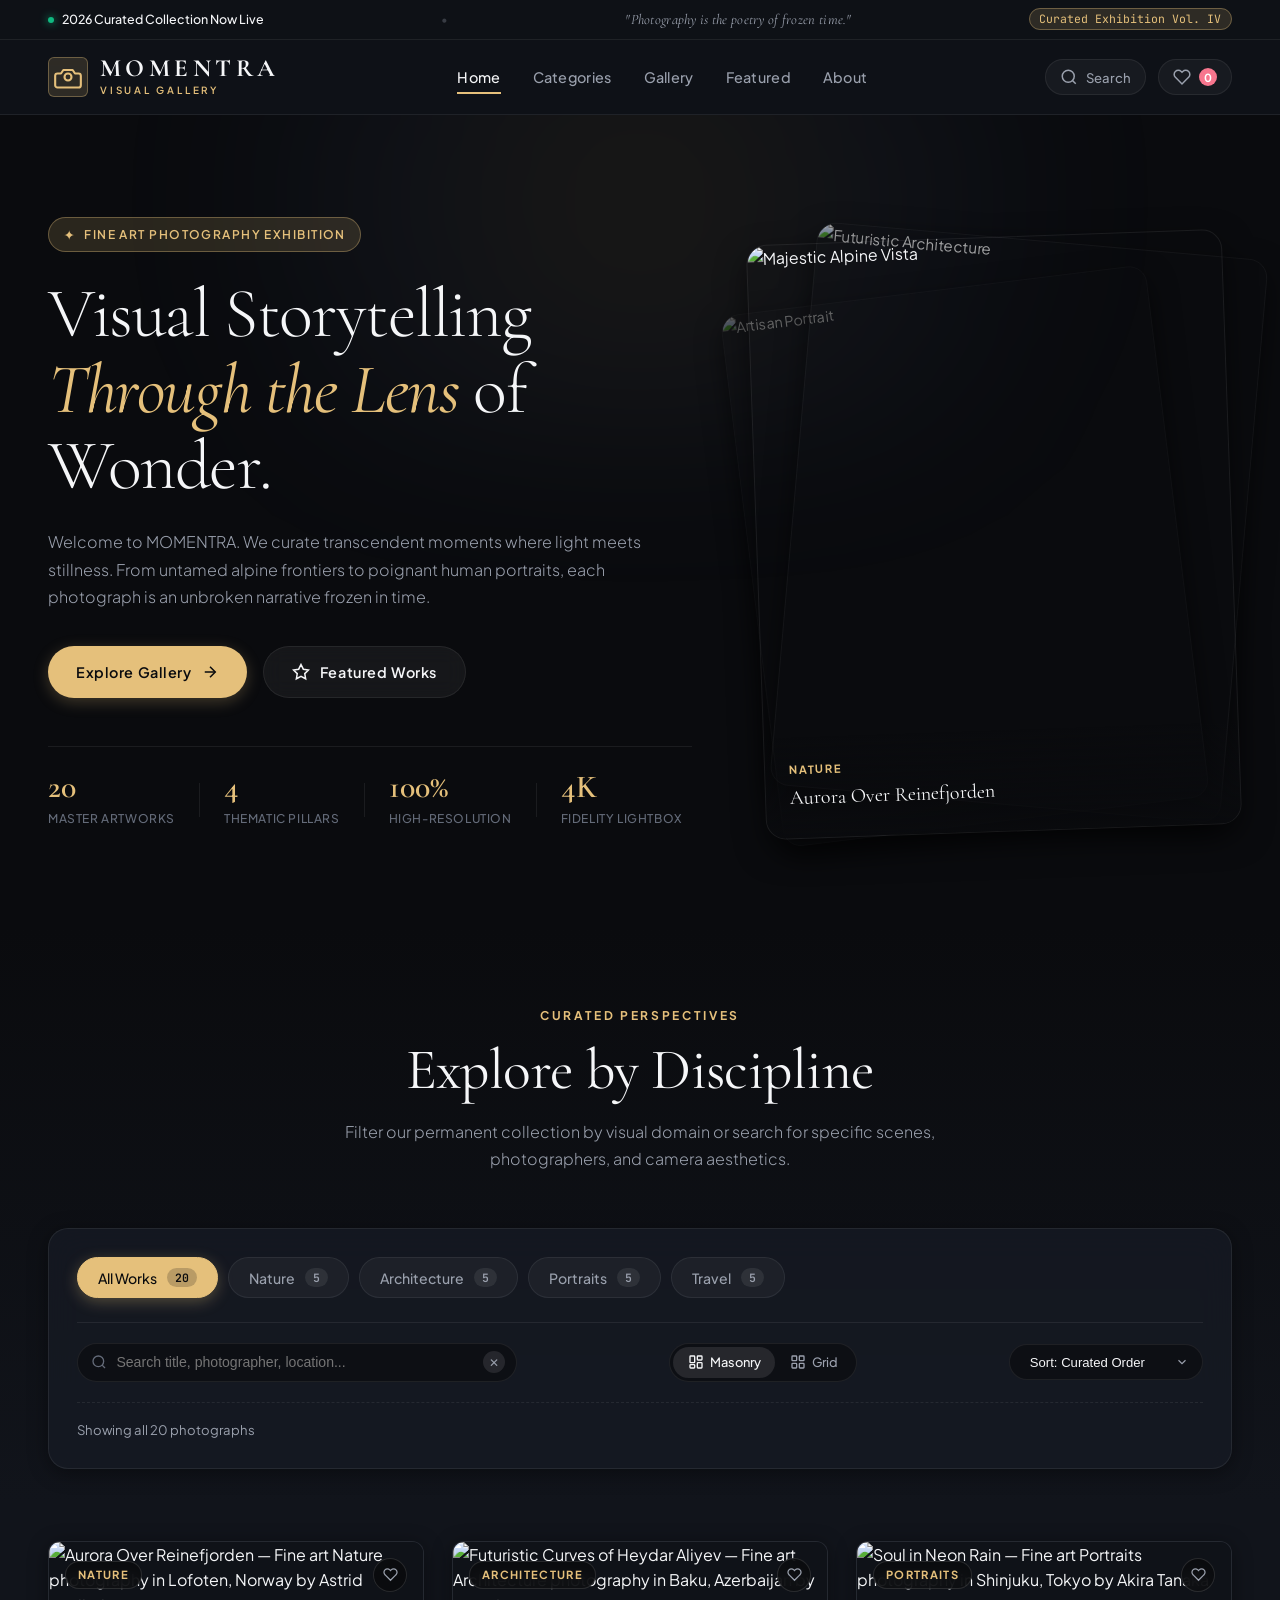
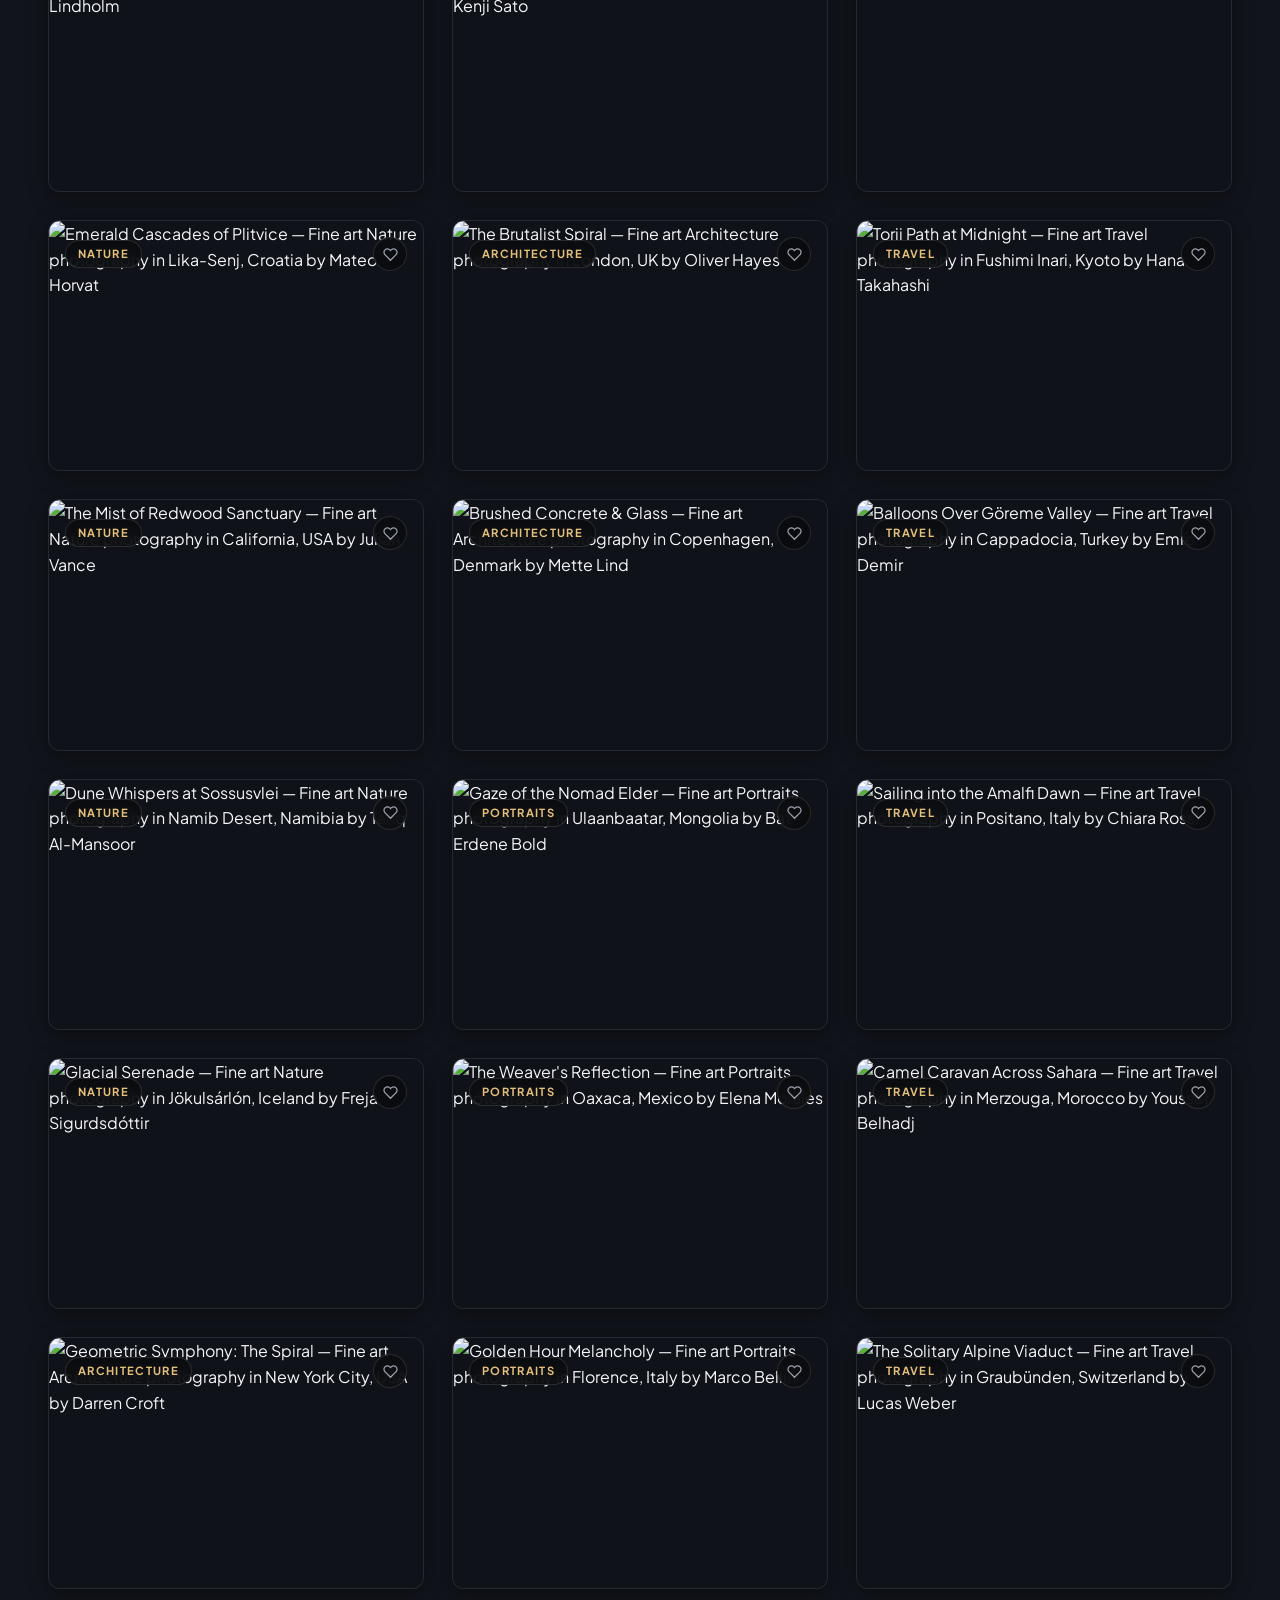
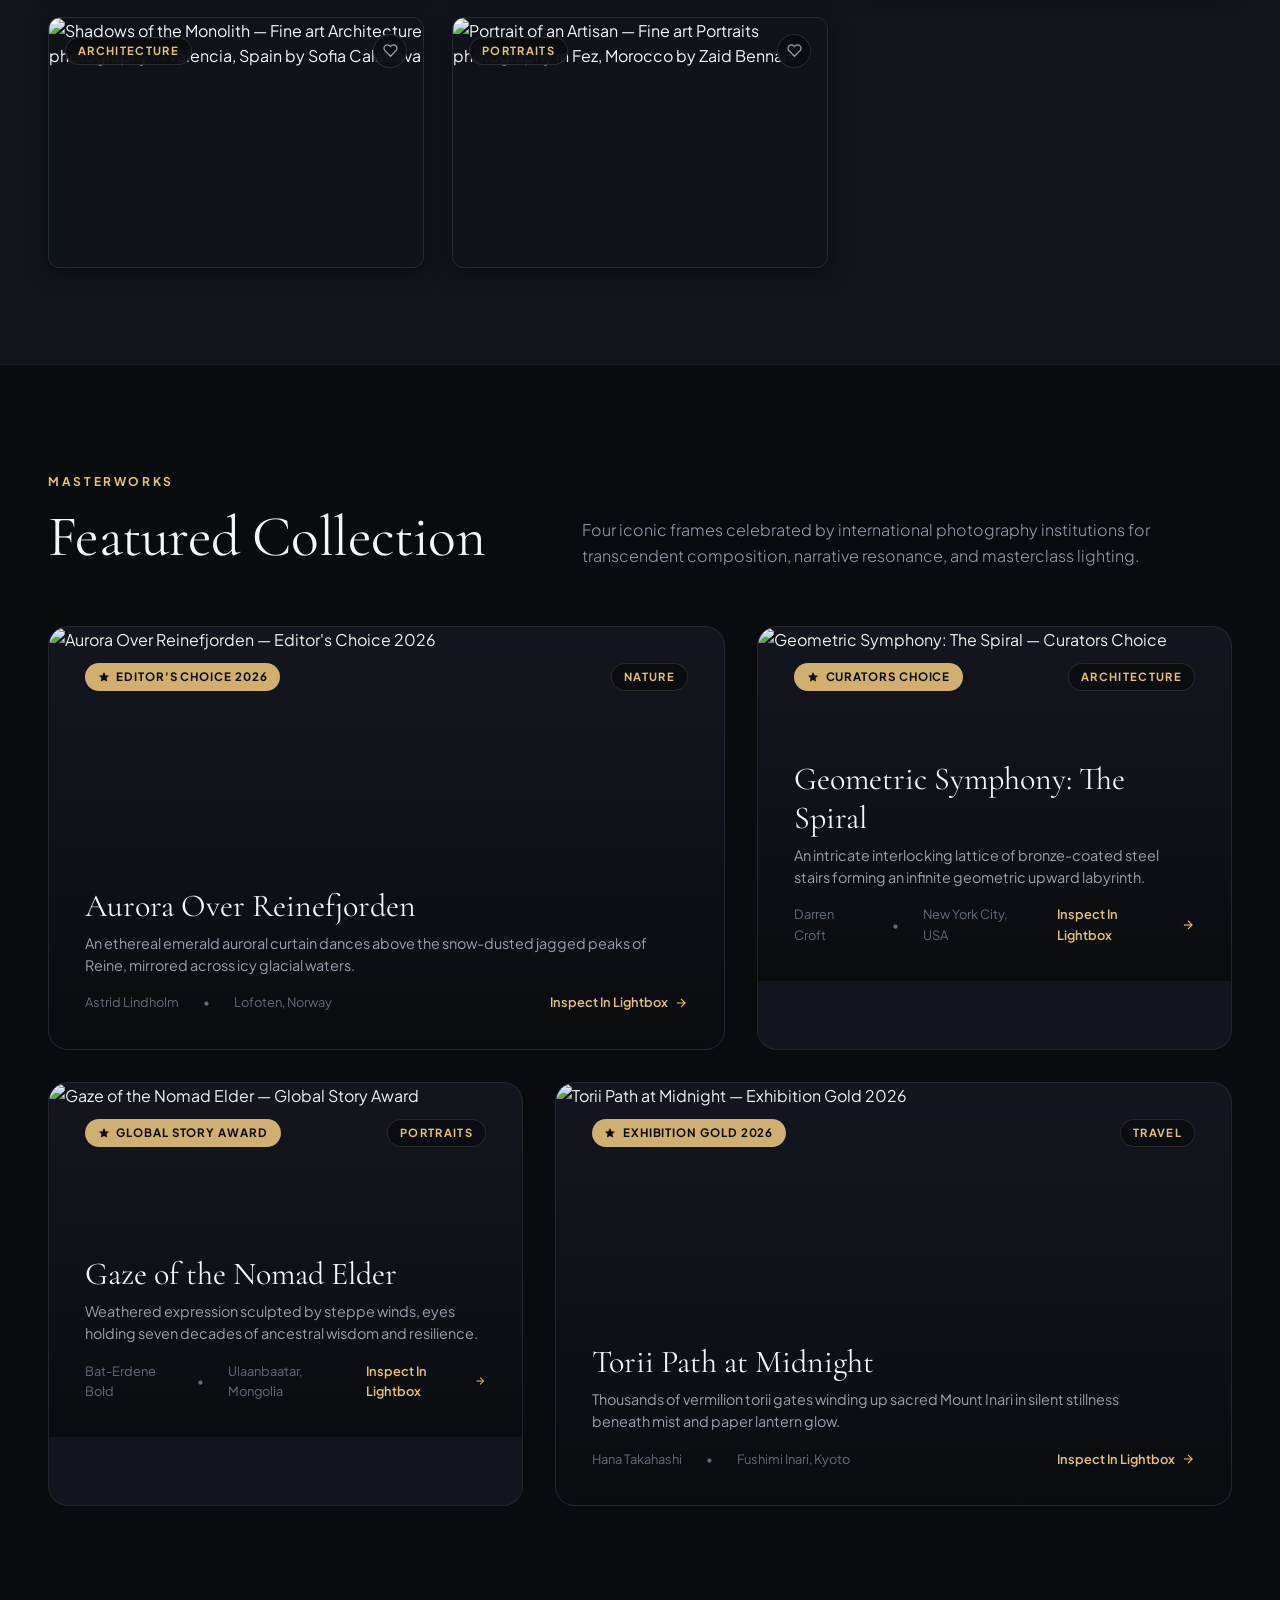
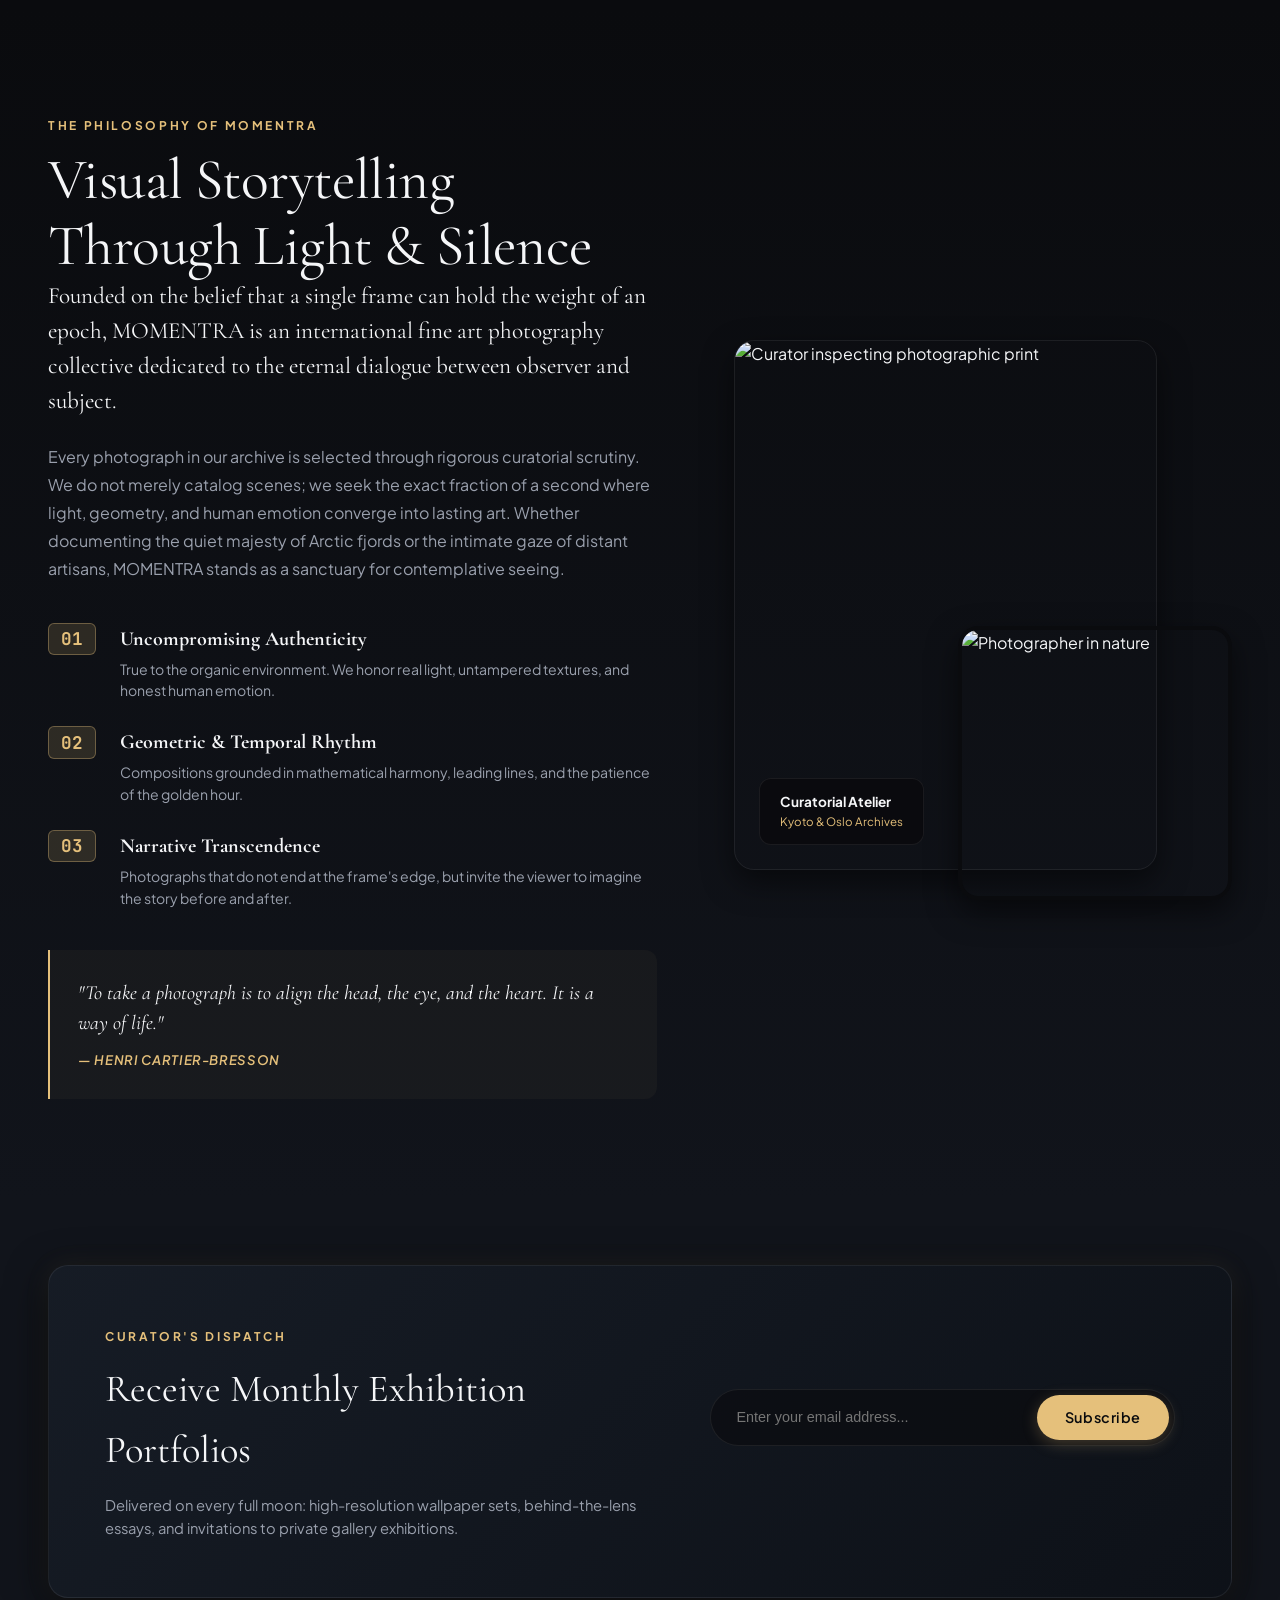
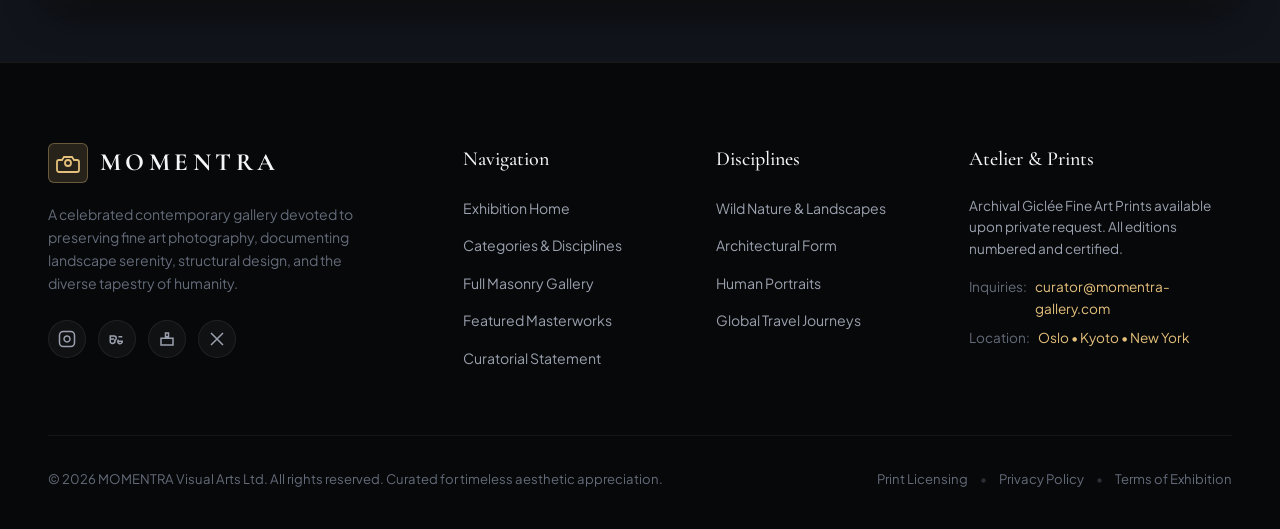
==== index.html @ 66fa3183 "Initial commit: MOMENTRA responsive image gallery website" ====
<!DOCTYPE html>
<html lang="en">
<head>
  <meta charset="UTF-8">
  <meta name="viewport" content="width=device-width, initial-scale=1.0">
  <title>MOMENTRA — Fine Art Photography & Visual Storytelling</title>
  <meta name="description" content="Explore MOMENTRA, a curated photography exhibition capturing the world through timeless visual storytelling across Nature, Architecture, Portraits, and Travel.">
  <meta name="keywords" content="photography, image gallery, masonry gallery, fine art photography, nature photography, portraits, travel, architecture">
  <meta name="theme-color" content="#0a0b0e">

  <!-- Open Graph / Meta -->
  <meta property="og:type" content="website">
  <meta property="og:title" content="MOMENTRA — Fine Art Photography Gallery">
  <meta property="og:description" content="A curated visual storytelling gallery celebrating light, geometry, and human emotion across the globe.">
  
  <!-- Google Fonts -->
  <link rel="preconnect" href="https://fonts.googleapis.com">
  <link rel="preconnect" href="https://fonts.gstatic.com" crossorigin>
  <link href="https://fonts.googleapis.com/css2?family=Cormorant+Garamond:ital,wght@0,300;0,400;0,600;0,700;1,400&family=JetBrains+Mono:wght@400;500&family=Plus+Jakarta+Sans:wght@300;400;500;600;700&display=swap" rel="stylesheet">
  
  <!-- Stylesheet -->
  <link rel="stylesheet" href="styles.css">
</head>
<body>

  <!-- Top Announcement / Status Bar -->
  <div class="top-bar" role="region" aria-label="Announcement">
    <div class="container top-bar-content">
      <span class="status-indicator"><span class="status-dot"></span> 2026 Curated Collection Now Live</span>
      <span class="top-bar-divider">•</span>
      <span class="top-bar-quote">"Photography is the poetry of frozen time."</span>
      <div class="top-bar-actions">
        <span class="exhibition-tag">Curated Exhibition Vol. IV</span>
      </div>
    </div>
  </div>

  <!-- Global Header / Navigation -->
  <header class="site-header" id="site-header">
    <div class="container header-container">
      <!-- Brand Logo -->
      <a href="#hero" class="brand-logo" aria-label="MOMENTRA Home">
        <span class="logo-mark" aria-hidden="true">
          <svg width="28" height="28" viewBox="0 0 24 24" fill="none" stroke="currentColor" stroke-width="1.8" stroke-linecap="round" stroke-linejoin="round">
            <circle cx="12" cy="12" r="3"></circle>
            <path d="M3 9h3l2-3h8l2 3h3a2 2 0 0 1 2 2v8a2 2 0 0 1-2 2H3a2 2 0 0 1-2-2V11a2 2 0 0 1 2-2z"></path>
          </svg>
        </span>
        <span class="logo-text">
          <span class="logo-name">MOMENTRA</span>
          <span class="logo-sub">VISUAL GALLERY</span>
        </span>
      </a>

      <!-- Desktop Navigation Links -->
      <nav class="desktop-nav" aria-label="Primary Navigation">
        <ul class="nav-list">
          <li><a href="#hero" class="nav-link active">Home</a></li>
          <li><a href="#categories" class="nav-link">Categories</a></li>
          <li><a href="#gallery" class="nav-link">Gallery</a></li>
          <li><a href="#featured" class="nav-link">Featured</a></li>
          <li><a href="#about" class="nav-link">About</a></li>
        </ul>
      </nav>

      <!-- Header Tools & Mobile Menu Toggle -->
      <div class="header-tools">
        <!-- Quick Search Toggle / Input in header -->
        <button type="button" class="tool-btn" id="header-search-btn" aria-label="Search gallery images" title="Search Photographs">
          <svg width="18" height="18" viewBox="0 0 24 24" fill="none" stroke="currentColor" stroke-width="2">
            <circle cx="11" cy="11" r="8"></circle>
            <line x1="21" y1="21" x2="16.65" y2="16.65"></line>
          </svg>
          <span class="tool-btn-text">Search</span>
        </button>

        <!-- View Favorites Toggle -->
        <button type="button" class="tool-btn fav-tool-btn" id="view-favorites-btn" aria-label="View Saved Favorites" title="View Saved Favorites">
          <svg width="18" height="18" viewBox="0 0 24 24" fill="none" stroke="currentColor" stroke-width="2">
            <path d="M20.84 4.61a5.5 5.5 0 0 0-7.78 0L12 5.67l-1.06-1.06a5.5 5.5 0 0 0-7.78 7.78l1.06 1.06L12 21.23l7.78-7.78 1.06-1.06a5.5 5.5 0 0 0 0-7.78z"></path>
          </svg>
          <span class="fav-count" id="header-fav-count" aria-label="0 favorite photographs">0</span>
        </button>

        <!-- Mobile Menu Toggle Button -->
        <button type="button" class="mobile-toggle" id="mobile-toggle" aria-expanded="false" aria-controls="mobile-nav" aria-label="Toggle navigation menu">
          <span class="hamburger-bar"></span>
          <span class="hamburger-bar"></span>
          <span class="hamburger-bar"></span>
        </button>
      </div>
    </div>

    <!-- Mobile Drawer Navigation -->
    <div class="mobile-nav-drawer" id="mobile-nav" aria-hidden="true">
      <div class="mobile-nav-inner">
        <div class="mobile-nav-header">
          <span class="logo-name">MOMENTRA</span>
          <button type="button" class="mobile-nav-close" id="mobile-nav-close" aria-label="Close navigation menu">
            <svg width="22" height="22" viewBox="0 0 24 24" fill="none" stroke="currentColor" stroke-width="2">
              <line x1="18" y1="6" x2="6" y2="18"></line>
              <line x1="6" y1="6" x2="18" y2="18"></line>
            </svg>
          </button>
        </div>
        <ul class="mobile-nav-links">
          <li><a href="#hero" class="mobile-nav-link">Home</a></li>
          <li><a href="#categories" class="mobile-nav-link">Categories</a></li>
          <li><a href="#gallery" class="mobile-nav-link">Main Gallery</a></li>
          <li><a href="#featured" class="mobile-nav-link">Featured Showcase</a></li>
          <li><a href="#about" class="mobile-nav-link">About Brand</a></li>
          <li><a href="#footer" class="mobile-nav-link">Contact & Social</a></li>
        </ul>
        <div class="mobile-nav-footer">
          <p class="mobile-nav-desc">Visual storytelling captured through natural light, geometric harmony, and human grace.</p>
          <div class="mobile-socials">
            <a href="#" aria-label="Instagram">Instagram</a> •
            <a href="#" aria-label="Behance">Behance</a> •
            <a href="#" aria-label="Unsplash">Unsplash</a>
          </div>
        </div>
      </div>
    </div>
  </header>

  <!-- Main Website Content -->
  <main id="main-content">

    <!-- 1. HERO / INTRODUCTION SECTION -->
    <section class="hero-section" id="hero" aria-labelledby="hero-title">
      <div class="hero-background-glow" aria-hidden="true"></div>
      <div class="container hero-container">
        
        <div class="hero-content">
          <div class="hero-pill-badge">
            <span class="badge-icon">✦</span>
            <span>FINE ART PHOTOGRAPHY EXHIBITION</span>
          </div>

          <h1 class="hero-title" id="hero-title">
            Visual Storytelling <br>
            <span class="title-italic">Through the Lens</span> of Wonder.
          </h1>

          <p class="hero-description">
            Welcome to MOMENTRA. We curate transcendent moments where light meets stillness. 
            From untamed alpine frontiers to poignant human portraits, each photograph is an 
            unbroken narrative frozen in time.
          </p>

          <div class="hero-cta-group">
            <a href="#gallery" class="btn btn-primary" id="hero-explore-btn">
              <span>Explore Gallery</span>
              <svg width="18" height="18" viewBox="0 0 24 24" fill="none" stroke="currentColor" stroke-width="2">
                <line x1="5" y1="12" x2="19" y2="12"></line>
                <polyline points="12 5 19 12 12 19"></polyline>
              </svg>
            </a>
            <a href="#featured" class="btn btn-secondary">
              <svg width="18" height="18" viewBox="0 0 24 24" fill="none" stroke="currentColor" stroke-width="2">
                <polygon points="12 2 15.09 8.26 22 9.27 17 14.14 18.18 21.02 12 17.77 5.82 21.02 7 14.14 2 9.27 8.91 8.26 12 2"></polygon>
              </svg>
              <span>Featured Works</span>
            </a>
          </div>

          <!-- Hero Metrics Bar -->
          <div class="hero-stats-grid" role="list">
            <div class="stat-card" role="listitem">
              <span class="stat-number" id="stat-photos-count">20+</span>
              <span class="stat-label">Master Artworks</span>
            </div>
            <div class="stat-divider" aria-hidden="true"></div>
            <div class="stat-card" role="listitem">
              <span class="stat-number">4</span>
              <span class="stat-label">Thematic Pillars</span>
            </div>
            <div class="stat-divider" aria-hidden="true"></div>
            <div class="stat-card" role="listitem">
              <span class="stat-number">100%</span>
              <span class="stat-label">High-Resolution</span>
            </div>
            <div class="stat-divider" aria-hidden="true"></div>
            <div class="stat-card" role="listitem">
              <span class="stat-number">4K</span>
              <span class="stat-label">Fidelity Lightbox</span>
            </div>
          </div>
        </div>

        <!-- Hero Visual Showcase (Interactive Teaser Carousel / Card Stack) -->
        <div class="hero-visual" aria-hidden="true">
          <div class="hero-card-stack">
            <div class="hero-floating-card card-front">
              <img src="https://images.unsplash.com/photo-1506744038136-46273834b3fb?w=800&q=80&auto=format" alt="Majestic Alpine Vista" loading="eager" width="600" height="400">
              <div class="floating-card-info">
                <span class="floating-tag">Nature</span>
                <span class="floating-name">Aurora Over Reinefjorden</span>
              </div>
            </div>
            <div class="hero-floating-card card-middle">
              <img src="https://images.unsplash.com/photo-1513694203232-719a280e022f?w=800&q=80&auto=format" alt="Futuristic Architecture" loading="lazy" width="600" height="400">
            </div>
            <div class="hero-floating-card card-back">
              <img src="https://images.unsplash.com/photo-1534528741775-53994a69daeb?w=800&q=80&auto=format" alt="Artisan Portrait" loading="lazy" width="600" height="400">
            </div>
          </div>
        </div>

      </div>
    </section>

    <!-- 2. CATEGORIES & FILTERS SECTION (FR-03) -->
    <section class="categories-section" id="categories" aria-labelledby="categories-heading">
      <div class="container">
        
        <div class="section-header text-center">
          <span class="section-eyebrow">CURATED PERSPECTIVES</span>
          <h2 class="section-title" id="categories-heading">Explore by Discipline</h2>
          <p class="section-subtitle">
            Filter our permanent collection by visual domain or search for specific scenes, photographers, and camera aesthetics.
          </p>
        </div>

        <!-- Filter Controls Container -->
        <div class="filter-controls-wrapper">
          
          <!-- Category Filter Buttons (FR-03: All, Nature, Architecture, Portraits, Travel) -->
          <div class="category-filters-container" role="tablist" aria-label="Filter gallery by category">
            <button type="button" class="filter-btn active" data-category="all" role="tab" aria-selected="true" id="filter-all">
              <span class="filter-label">All Works</span>
              <span class="filter-badge" id="badge-all">0</span>
            </button>
            <button type="button" class="filter-btn" data-category="nature" role="tab" aria-selected="false" id="filter-nature">
              <span class="filter-label">Nature</span>
              <span class="filter-badge" id="badge-nature">0</span>
            </button>
            <button type="button" class="filter-btn" data-category="architecture" role="tab" aria-selected="false" id="filter-architecture">
              <span class="filter-label">Architecture</span>
              <span class="filter-badge" id="badge-architecture">0</span>
            </button>
            <button type="button" class="filter-btn" data-category="portraits" role="tab" aria-selected="false" id="filter-portraits">
              <span class="filter-label">Portraits</span>
              <span class="filter-badge" id="badge-portraits">0</span>
            </button>
            <button type="button" class="filter-btn" data-category="travel" role="tab" aria-selected="false" id="filter-travel">
              <span class="filter-label">Travel</span>
              <span class="filter-badge" id="badge-travel">0</span>
            </button>
          </div>

          <!-- Secondary Toolbar: Search, Layout Toggle, Sort -->
          <div class="gallery-secondary-toolbar">
            
            <!-- Live Search Bar -->
            <div class="search-input-box">
              <svg class="search-icon" width="16" height="16" viewBox="0 0 24 24" fill="none" stroke="currentColor" stroke-width="2">
                <circle cx="11" cy="11" r="8"></circle>
                <line x1="21" y1="21" x2="16.65" y2="16.65"></line>
              </svg>
              <input type="text" id="gallery-search-input" placeholder="Search title, photographer, location..." aria-label="Search gallery images">
              <button type="button" id="clear-search-btn" class="clear-search-btn" aria-label="Clear search input" hidden>
                ✕
              </button>
            </div>

            <!-- Layout Columns Toggle (Masonry Dynamic vs Equal Grid) -->
            <div class="layout-toggle-group" aria-label="Gallery Layout Mode">
              <button type="button" class="layout-btn active" id="layout-masonry-btn" aria-pressed="true" title="Masonry Layout">
                <svg width="16" height="16" viewBox="0 0 24 24" fill="none" stroke="currentColor" stroke-width="2">
                  <rect x="3" y="3" width="7" height="10" rx="1"></rect>
                  <rect x="14" y="3" width="7" height="6" rx="1"></rect>
                  <rect x="14" y="13" width="7" height="8" rx="1"></rect>
                  <rect x="3" y="16" width="7" height="5" rx="1"></rect>
                </svg>
                <span>Masonry</span>
              </button>
              <button type="button" class="layout-btn" id="layout-grid-btn" aria-pressed="false" title="Grid Layout">
                <svg width="16" height="16" viewBox="0 0 24 24" fill="none" stroke="currentColor" stroke-width="2">
                  <rect x="3" y="3" width="7" height="7" rx="1"></rect>
                  <rect x="14" y="3" width="7" height="7" rx="1"></rect>
                  <rect x="14" y="14" width="7" height="7" rx="1"></rect>
                  <rect x="3" y="14" width="7" height="7" rx="1"></rect>
                </svg>
                <span>Grid</span>
              </button>
            </div>

            <!-- Sort Selector -->
            <div class="sort-selector-wrapper">
              <label for="sort-select" class="visually-hidden">Sort gallery by</label>
              <select id="sort-select" class="sort-select">
                <option value="curated">Sort: Curated Order</option>
                <option value="newest">Sort: Latest Additions</option>
                <option value="title">Sort: Alphabetical (A-Z)</option>
              </select>
            </div>

          </div>

          <!-- Active Filter Status & Reset Pill -->
          <div class="active-filter-status" id="filter-status-bar">
            <span class="status-text" id="gallery-status-count">Showing all 20 photographs</span>
            <button type="button" class="reset-filter-link" id="reset-filter-btn" hidden>
              Reset to All Filters
            </button>
          </div>

        </div>

      </div>
    </section>

    <!-- 3. MAIN IMAGE GALLERY (FR-02) -->
    <section class="gallery-section" id="gallery" aria-labelledby="gallery-heading">
      <div class="container">
        
        <h2 id="gallery-heading" class="visually-hidden">Main Photographic Collection</h2>

        <!-- Masonry / Responsive Image Gallery Container -->
        <div class="masonry-gallery" id="masonry-gallery" role="region" aria-live="polite">
          <!-- Dynamically populated via app.js -->
        </div>

        <!-- No Results Empty State -->
        <div class="gallery-empty-state" id="gallery-empty-state" hidden>
          <div class="empty-icon">
            <svg width="48" height="48" viewBox="0 0 24 24" fill="none" stroke="currentColor" stroke-width="1.5">
              <circle cx="11" cy="11" r="8"></circle>
              <line x1="21" y1="21" x2="16.65" y2="16.65"></line>
              <line x1="8" y1="11" x2="14" y2="11"></line>
            </svg>
          </div>
          <h3 class="empty-title">No photographs found</h3>
          <p class="empty-desc">We couldn't find any artwork matching your active search or category filter.</p>
          <button type="button" class="btn btn-primary" id="empty-reset-btn">Reset All Filters</button>
        </div>

      </div>
    </section>

    <!-- 4. FEATURED COLLECTION SECTION (FR-06) -->
    <section class="featured-section" id="featured" aria-labelledby="featured-heading">
      <div class="container">
        
        <div class="section-header featured-header">
          <div class="header-left">
            <span class="section-eyebrow">MASTERWORKS</span>
            <h2 class="section-title" id="featured-heading">Featured Collection</h2>
          </div>
          <p class="section-subtitle">
            Four iconic frames celebrated by international photography institutions for transcendent composition, narrative resonance, and masterclass lighting.
          </p>
        </div>

        <!-- 4 Selected Featured Photographs Grid -->
        <div class="featured-grid" id="featured-grid">
          <!-- Populated dynamically via app.js -->
        </div>

      </div>
    </section>

    <!-- 5. ABOUT THE GALLERY SECTION (FR-07) -->
    <section class="about-section" id="about" aria-labelledby="about-heading">
      <div class="container">
        <div class="about-grid">
          
          <!-- Story Content -->
          <div class="about-content">
            <span class="section-eyebrow">THE PHILOSOPHY OF MOMENTRA</span>
            <h2 class="section-title" id="about-heading">Visual Storytelling Through Light & Silence</h2>
            
            <p class="about-lead">
              Founded on the belief that a single frame can hold the weight of an epoch, MOMENTRA is an international fine art photography collective dedicated to the eternal dialogue between observer and subject.
            </p>

            <p class="about-body">
              Every photograph in our archive is selected through rigorous curatorial scrutiny. We do not merely catalog scenes; we seek the exact fraction of a second where light, geometry, and human emotion converge into lasting art. Whether documenting the quiet majesty of Arctic fjords or the intimate gaze of distant artisans, MOMENTRA stands as a sanctuary for contemplative seeing.
            </p>

            <!-- Three Core Pillars -->
            <div class="pillars-list">
              <div class="pillar-item">
                <div class="pillar-number">01</div>
                <div class="pillar-text">
                  <h4 class="pillar-title">Uncompromising Authenticity</h4>
                  <p class="pillar-desc">True to the organic environment. We honor real light, untampered textures, and honest human emotion.</p>
                </div>
              </div>

              <div class="pillar-item">
                <div class="pillar-number">02</div>
                <div class="pillar-text">
                  <h4 class="pillar-title">Geometric & Temporal Rhythm</h4>
                  <p class="pillar-desc">Compositions grounded in mathematical harmony, leading lines, and the patience of the golden hour.</p>
                </div>
              </div>

              <div class="pillar-item">
                <div class="pillar-number">03</div>
                <div class="pillar-text">
                  <h4 class="pillar-title">Narrative Transcendence</h4>
                  <p class="pillar-desc">Photographs that do not end at the frame's edge, but invite the viewer to imagine the story before and after.</p>
                </div>
              </div>
            </div>

            <div class="about-quote-box">
              <blockquote class="about-quote">
                "To take a photograph is to align the head, the eye, and the heart. It is a way of life."
              </blockquote>
              <cite class="about-cite">— Henri Cartier-Bresson</cite>
            </div>
          </div>

          <!-- About Gallery Visual Collage -->
          <div class="about-visuals" aria-hidden="true">
            <div class="about-visual-card card-primary">
              <img src="https://images.unsplash.com/photo-1542038784456-1ea8e935640e?w=800&q=80&auto=format" alt="Curator inspecting photographic print" loading="lazy">
              <div class="visual-badge">
                <span class="badge-title">Curatorial Atelier</span>
                <span class="badge-sub">Kyoto & Oslo Archives</span>
              </div>
            </div>
            <div class="about-visual-card card-secondary">
              <img src="https://images.unsplash.com/photo-1452587925148-ce544e77e70d?w=800&q=80&auto=format" alt="Photographer in nature" loading="lazy">
            </div>
          </div>

        </div>
      </div>
    </section>

    <!-- Newsletter / Community Section -->
    <section class="newsletter-section" aria-labelledby="newsletter-heading">
      <div class="container">
        <div class="newsletter-card">
          <div class="newsletter-text">
            <span class="section-eyebrow">CURATOR'S DISPATCH</span>
            <h2 class="newsletter-title" id="newsletter-heading">Receive Monthly Exhibition Portfolios</h2>
            <p class="newsletter-desc">Delivered on every full moon: high-resolution wallpaper sets, behind-the-lens essays, and invitations to private gallery exhibitions.</p>
          </div>
          <form class="newsletter-form" id="newsletter-form" novalidate>
            <div class="input-group">
              <input type="email" id="newsletter-email" placeholder="Enter your email address..." required aria-label="Your email address">
              <button type="submit" class="btn btn-primary">Subscribe</button>
            </div>
            <p class="form-feedback" id="newsletter-feedback" aria-live="polite"></p>
          </form>
        </div>
      </div>
    </section>

  </main>

  <!-- 6. FOOTER SECTION (FR-08) -->
  <footer class="site-footer" id="footer">
    <div class="container footer-container">
      
      <div class="footer-top-grid">
        <!-- Brand Column -->
        <div class="footer-col footer-brand-col">
          <a href="#hero" class="brand-logo" aria-label="MOMENTRA Home">
            <span class="logo-mark">
              <svg width="24" height="24" viewBox="0 0 24 24" fill="none" stroke="currentColor" stroke-width="1.8">
                <circle cx="12" cy="12" r="3"></circle>
                <path d="M3 9h3l2-3h8l2 3h3a2 2 0 0 1 2 2v8a2 2 0 0 1-2 2H3a2 2 0 0 1-2-2V11a2 2 0 0 1 2-2z"></path>
              </svg>
            </span>
            <span class="logo-name">MOMENTRA</span>
          </a>
          <p class="footer-bio">
            A celebrated contemporary gallery devoted to preserving fine art photography, documenting landscape serenity, structural design, and the diverse tapestry of humanity.
          </p>
          <!-- Social Media Links (FR-08) -->
          <div class="social-links" aria-label="Social media channels">
            <a href="https://instagram.com" target="_blank" rel="noopener noreferrer" class="social-link" aria-label="Instagram">
              <svg width="18" height="18" viewBox="0 0 24 24" fill="none" stroke="currentColor" stroke-width="2">
                <rect x="2" y="2" width="20" height="20" rx="5" ry="5"></rect>
                <path d="M16 11.37A4 4 0 1 1 12.63 8 4 4 0 0 1 16 11.37z"></path>
                <line x1="17.5" y1="6.5" x2="17.51" y2="6.5"></line>
              </svg>
            </a>
            <a href="https://behance.net" target="_blank" rel="noopener noreferrer" class="social-link" aria-label="Behance">
              <svg width="18" height="18" viewBox="0 0 24 24" fill="none" stroke="currentColor" stroke-width="2">
                <path d="M3 8h5a3 3 0 0 1 3 3 2.5 2.5 0 0 1-2 2.5A3 3 0 0 1 3 16V8z"></path>
                <line x1="3" y1="12" x2="8" y2="12"></line>
                <path d="M14 13a3 3 0 1 0 5 2h-5"></path>
                <line x1="14" y1="9" x2="19" y2="9"></line>
              </svg>
            </a>
            <a href="https://unsplash.com" target="_blank" rel="noopener noreferrer" class="social-link" aria-label="Unsplash">
              <svg width="18" height="18" viewBox="0 0 24 24" fill="none" stroke="currentColor" stroke-width="2">
                <path d="M10 9V4h4v5h-4zM4 11h16v9H4v-9z"></path>
              </svg>
            </a>
            <a href="https://twitter.com" target="_blank" rel="noopener noreferrer" class="social-link" aria-label="X / Twitter">
              <svg width="18" height="18" viewBox="0 0 24 24" fill="none" stroke="currentColor" stroke-width="2">
                <path d="M4 4l16 16M4 20L20 4"></path>
              </svg>
            </a>
          </div>
        </div>

        <!-- Navigation Links Column -->
        <div class="footer-col">
          <h4 class="footer-col-title">Navigation</h4>
          <ul class="footer-nav-list">
            <li><a href="#hero">Exhibition Home</a></li>
            <li><a href="#categories">Categories & Disciplines</a></li>
            <li><a href="#gallery">Full Masonry Gallery</a></li>
            <li><a href="#featured">Featured Masterworks</a></li>
            <li><a href="#about">Curatorial Statement</a></li>
          </ul>
        </div>

        <!-- Categories Column -->
        <div class="footer-col">
          <h4 class="footer-col-title">Disciplines</h4>
          <ul class="footer-nav-list">
            <li><a href="#categories" class="footer-cat-link" data-cat="nature">Wild Nature & Landscapes</a></li>
            <li><a href="#categories" class="footer-cat-link" data-cat="architecture">Architectural Form</a></li>
            <li><a href="#categories" class="footer-cat-link" data-cat="portraits">Human Portraits</a></li>
            <li><a href="#categories" class="footer-cat-link" data-cat="travel">Global Travel Journeys</a></li>
          </ul>
        </div>

        <!-- Curatorial Inquiries Column -->
        <div class="footer-col">
          <h4 class="footer-col-title">Atelier & Prints</h4>
          <p class="footer-text">Archival Giclée Fine Art Prints available upon private request. All editions numbered and certified.</p>
          <p class="footer-contact-item">
            <span class="contact-label">Inquiries:</span>
            <a href="mailto:curator@momentra-gallery.com" class="contact-val">curator@momentra-gallery.com</a>
          </p>
          <p class="footer-contact-item">
            <span class="contact-label">Location:</span>
            <span class="contact-val">Oslo • Kyoto • New York</span>
          </p>
        </div>

      </div>

      <!-- Footer Bottom Bar (FR-08: Brand name, copyright, legal) -->
      <div class="footer-bottom">
        <p class="footer-copyright">
          © 2026 MOMENTRA Visual Arts Ltd. All rights reserved. Curated for timeless aesthetic appreciation.
        </p>
        <div class="footer-bottom-links">
          <a href="#">Print Licensing</a>
          <span class="bullet-sep">•</span>
          <a href="#">Privacy Policy</a>
          <span class="bullet-sep">•</span>
          <a href="#">Terms of Exhibition</a>
        </div>
      </div>

    </div>
  </footer>

  <!-- Back to Top Floating Action Button -->
  <button type="button" class="back-to-top-btn" id="back-to-top-btn" aria-label="Scroll back to top">
    <svg width="20" height="20" viewBox="0 0 24 24" fill="none" stroke="currentColor" stroke-width="2.2">
      <polyline points="18 15 12 9 6 15"></polyline>
    </svg>
  </button>

  <!-- ========================================================================= -->
  <!-- IMAGE LIGHTBOX MODAL OVERLAY (FR-04, FR-05)                               -->
  <!-- ========================================================================= -->
  <div class="lightbox-overlay" id="lightbox-modal" role="dialog" aria-modal="true" aria-labelledby="lightbox-title" aria-hidden="true" tabindex="-1">
    
    <!-- Lightbox Background Backdrop -->
    <div class="lightbox-backdrop" id="lightbox-backdrop"></div>

    <!-- Lightbox Main Frame -->
    <div class="lightbox-container" id="lightbox-container">
      
      <!-- Top Bar: Counter, Title snippet, Actions (Close, Zoom, Share) -->
      <header class="lightbox-header">
        <div class="lightbox-meta-top">
          <!-- Image Counter (FR-04: current image number and total count) -->
          <div class="lightbox-counter" id="lightbox-counter" aria-live="polite">
            <span class="counter-current" id="counter-current">01</span>
            <span class="counter-sep">/</span>
            <span class="counter-total" id="counter-total">20</span>
          </div>
          <span class="lightbox-category-tag" id="lightbox-category-tag">Nature</span>
        </div>

        <div class="lightbox-top-actions">
          <!-- Toggle Zoom -->
          <button type="button" class="lb-action-btn" id="lb-zoom-btn" aria-label="Toggle zoom magnification" title="Zoom In/Out">
            <svg width="18" height="18" viewBox="0 0 24 24" fill="none" stroke="currentColor" stroke-width="2">
              <circle cx="11" cy="11" r="8"></circle>
              <line x1="21" y1="21" x2="16.65" y2="16.65"></line>
              <line x1="11" y1="8" x2="11" y2="14"></line>
              <line x1="8" y1="11" x2="14" y2="11"></line>
            </svg>
          </button>

          <!-- Toggle Favorite from Lightbox -->
          <button type="button" class="lb-action-btn" id="lb-fav-btn" aria-label="Add to favorites" title="Favorite">
            <svg width="18" height="18" viewBox="0 0 24 24" fill="none" stroke="currentColor" stroke-width="2">
              <path d="M20.84 4.61a5.5 5.5 0 0 0-7.78 0L12 5.67l-1.06-1.06a5.5 5.5 0 0 0-7.78 7.78l1.06 1.06L12 21.23l7.78-7.78 1.06-1.06a5.5 5.5 0 0 0 0-7.78z"></path>
            </svg>
          </button>

          <!-- Close Button (FR-04) -->
          <button type="button" class="lb-action-btn lb-close-btn" id="lb-close-btn" aria-label="Close image viewer (Press Escape)" title="Close (Esc)">
            <svg width="20" height="20" viewBox="0 0 24 24" fill="none" stroke="currentColor" stroke-width="2.2">
              <line x1="18" y1="6" x2="6" y2="18"></line>
              <line x1="6" y1="6" x2="18" y2="18"></line>
            </svg>
          </button>
        </div>
      </header>

      <!-- Center Body: Prev Button, Image Viewer Stage, Next Button -->
      <div class="lightbox-stage">
        
        <!-- Previous Image Control (FR-04, FR-05) -->
        <button type="button" class="lb-nav-btn lb-prev-btn" id="lb-prev-btn" aria-label="Previous photograph (Left arrow)" title="Previous (Left Arrow)">
          <svg width="28" height="28" viewBox="0 0 24 24" fill="none" stroke="currentColor" stroke-width="2.5">
            <polyline points="15 18 9 12 15 6"></polyline>
          </svg>
        </button>

        <!-- Image Wrapper with Loading Spinner -->
        <div class="lightbox-image-viewport" id="lightbox-image-viewport">
          <div class="lightbox-spinner" id="lightbox-spinner" aria-hidden="true"></div>
          <img src="" alt="" class="lightbox-active-img" id="lightbox-active-img">
        </div>

        <!-- Next Image Control (FR-04, FR-05) -->
        <button type="button" class="lb-nav-btn lb-next-btn" id="lb-next-btn" aria-label="Next photograph (Right arrow)" title="Next (Right Arrow)">
          <svg width="28" height="28" viewBox="0 0 24 24" fill="none" stroke="currentColor" stroke-width="2.5">
            <polyline points="9 18 15 12 9 6"></polyline>
          </svg>
        </button>

      </div>

      <!-- Bottom Caption Bar (FR-02, FR-04) -->
      <footer class="lightbox-footer">
        <div class="lightbox-info-pane">
          <div class="lb-info-primary">
            <h3 class="lightbox-image-title" id="lightbox-title">Aurora Over Reinefjorden</h3>
            <p class="lightbox-image-caption" id="lightbox-caption">An ethereal green auroral curtain dances above the snow-dusted jagged peaks of Reine, mirrored in glacial waters.</p>
          </div>
          
          <div class="lb-info-secondary">
            <div class="lb-meta-item">
              <span class="meta-icon">
                <svg width="14" height="14" viewBox="0 0 24 24" fill="none" stroke="currentColor" stroke-width="2">
                  <path d="M21 10c0 7-9 13-9 13s-9-6-9-13a9 9 0 0 1 18 0z"></path>
                  <circle cx="12" cy="10" r="3"></circle>
                </svg>
              </span>
              <span class="meta-text" id="lightbox-location">Lofoten, Norway</span>
            </div>

            <div class="lb-meta-item">
              <span class="meta-icon">
                <svg width="14" height="14" viewBox="0 0 24 24" fill="none" stroke="currentColor" stroke-width="2">
                  <path d="M20 21v-2a4 4 0 0 0-4-4H8a4 4 0 0 0-4 4v2"></path>
                  <circle cx="12" cy="7" r="4"></circle>
                </svg>
              </span>
              <span class="meta-text" id="lightbox-photographer">Astrid Lindholm</span>
            </div>

            <div class="lb-meta-item lb-meta-exif">
              <span class="meta-icon">
                <svg width="14" height="14" viewBox="0 0 24 24" fill="none" stroke="currentColor" stroke-width="2">
                  <circle cx="12" cy="12" r="3"></circle>
                  <path d="M3 9h3l2-3h8l2 3h3a2 2 0 0 1 2 2v8a2 2 0 0 1-2 2H3a2 2 0 0 1-2-2V11a2 2 0 0 1 2-2z"></path>
                </svg>
              </span>
              <span class="meta-text mono-text" id="lightbox-exif">Sony A7R V • 16mm f/2.8 • ISO 1600 • 15s</span>
            </div>
          </div>
        </div>

        <!-- Mobile Quick Navigation Hint -->
        <div class="lb-keyboard-hint">
          <span>Use <b>←</b> <b>→</b> arrow keys to navigate, <b>Esc</b> to close</span>
        </div>
      </footer>

    </div>
  </div>

  <!-- Toast Notification Container -->
  <div class="toast-container" id="toast-container" aria-live="polite"></div>

  <!-- JavaScript -->
  <script src="app.js"></script>
</body>
</html>
---- styles.css ----
/* ==========================================================================
   MOMENTRA — Fine Art Photography & Visual Storytelling
   Design System & Master Stylesheet
   ========================================================================== */

/* --------------------------------------------------------------------------
   1. CSS CUSTOM PROPERTIES (Design Tokens)
   -------------------------------------------------------------------------- */
:root {
  /* Color Palette */
  --bg-primary: #0a0b0e;
  --bg-secondary: #11141b;
  --bg-tertiary: #171c26;
  --bg-card: rgba(23, 28, 38, 0.7);
  --bg-glass: rgba(17, 20, 27, 0.75);
  --bg-overlay: rgba(5, 6, 9, 0.92);

  --accent-gold: #e5c07b;
  --accent-gold-hover: #f3d088;
  --accent-gold-dim: rgba(229, 192, 123, 0.15);
  --accent-gold-border: rgba(229, 192, 123, 0.35);
  --accent-cyan: #7aa2f7;
  --accent-rose: #f7768e;

  /* Typography */
  --text-main: #f5f6f8;
  --text-muted: #9aa0ad;
  --text-dim: #646b79;
  --text-inverse: #0a0b0e;

  --font-serif: 'Cormorant Garamond', Garamond, Georgia, serif;
  --font-sans: 'Plus Jakarta Sans', system-ui, -apple-system, sans-serif;
  --font-mono: 'JetBrains Mono', Menlo, Consolas, monospace;

  /* Borders & Shadows */
  --border-subtle: rgba(255, 255, 255, 0.07);
  --border-hover: rgba(255, 255, 255, 0.18);
  --shadow-subtle: 0 4px 20px rgba(0, 0, 0, 0.4);
  --shadow-glow: 0 10px 40px rgba(0, 0, 0, 0.7), 0 0 25px rgba(229, 192, 123, 0.1);
  --shadow-card: 0 12px 30px rgba(0, 0, 0, 0.5);

  /* Spacing & Transitions */
  --radius-sm: 6px;
  --radius-md: 12px;
  --radius-lg: 20px;
  --radius-pill: 9999px;

  --transition-fast: 0.2s cubic-bezier(0.2, 0, 0, 1);
  --transition-normal: 0.35s cubic-bezier(0.2, 0, 0, 1);
  --transition-smooth: 0.5s cubic-bezier(0.16, 1, 0.3, 1);

  --header-height: 74px;
}

/* --------------------------------------------------------------------------
   2. GLOBAL RESET & BASE STYLES
   -------------------------------------------------------------------------- */
*, *::before, *::after {
  box-sizing: border-box;
  margin: 0;
  padding: 0;
}

html {
  font-size: 16px;
  scroll-behavior: smooth;
  scroll-padding-top: var(--header-height);
  background-color: var(--bg-primary);
  color: var(--text-main);
  font-family: var(--font-sans);
  -webkit-font-smoothing: antialiased;
  -moz-osx-font-smoothing: grayscale;
}

body {
  line-height: 1.6;
  overflow-x: hidden;
  background-color: var(--bg-primary);
  position: relative;
  min-height: 100vh;
}

/* Accessible hidden utilities */
.visually-hidden {
  position: absolute;
  width: 1px;
  height: 1px;
  padding: 0;
  margin: -1px;
  overflow: hidden;
  clip: rect(0, 0, 0, 0);
  white-space: nowrap;
  border: 0;
}

img {
  max-width: 100%;
  height: auto;
  display: block;
}

a {
  color: inherit;
  text-decoration: none;
  transition: color var(--transition-fast);
}

button {
  background: none;
  border: none;
  font-family: inherit;
  color: inherit;
  cursor: pointer;
  outline: none;
}

button:focus-visible,
a:focus-visible,
input:focus-visible,
select:focus-visible {
  outline: 2px solid var(--accent-gold);
  outline-offset: 3px;
}

/* Container */
.container {
  width: 100%;
  max-width: 1380px;
  margin-left: auto;
  margin-right: auto;
  padding-left: clamp(1.25rem, 4vw, 3rem);
  padding-right: clamp(1.25rem, 4vw, 3rem);
}

/* Section Header Typography */
.section-header {
  margin-bottom: clamp(2rem, 5vw, 3.5rem);
}

.text-center {
  text-align: center;
}

.section-eyebrow {
  display: inline-block;
  font-size: 0.75rem;
  font-weight: 700;
  letter-spacing: 0.22em;
  text-transform: uppercase;
  color: var(--accent-gold);
  margin-bottom: 0.75rem;
}

.section-title {
  font-family: var(--font-serif);
  font-size: clamp(2.2rem, 4.5vw, 3.8rem);
  font-weight: 400;
  line-height: 1.15;
  color: var(--text-main);
  letter-spacing: -0.01em;
}

.section-subtitle {
  margin-top: 1rem;
  font-size: clamp(1rem, 1.2vw, 1.15rem);
  color: var(--text-muted);
  max-width: 650px;
  line-height: 1.65;
  font-weight: 300;
}

.text-center .section-subtitle {
  margin-left: auto;
  margin-right: auto;
}

/* Generic Buttons */
.btn {
  display: inline-flex;
  align-items: center;
  justify-content: center;
  gap: 0.6rem;
  padding: 0.85rem 1.75rem;
  font-size: 0.9rem;
  font-weight: 600;
  letter-spacing: 0.04em;
  border-radius: var(--radius-pill);
  transition: all var(--transition-normal);
  cursor: pointer;
  text-decoration: none;
}

.btn-primary {
  background: var(--accent-gold);
  color: var(--text-inverse);
  box-shadow: 0 4px 15px rgba(229, 192, 123, 0.25);
}

.btn-primary:hover {
  background: var(--accent-gold-hover);
  transform: translateY(-2px);
  box-shadow: 0 8px 25px rgba(229, 192, 123, 0.35);
}

.btn-secondary {
  background: rgba(255, 255, 255, 0.05);
  color: var(--text-main);
  border: 1px solid var(--border-subtle);
  backdrop-filter: blur(10px);
}

.btn-secondary:hover {
  background: rgba(255, 255, 255, 0.1);
  border-color: var(--border-hover);
  transform: translateY(-2px);
}

/* --------------------------------------------------------------------------
   3. TOP ANNOUNCEMENT BAR
   -------------------------------------------------------------------------- */
.top-bar {
  background: rgba(14, 17, 23, 0.95);
  border-bottom: 1px solid var(--border-subtle);
  font-size: 0.78rem;
  padding: 0.5rem 0;
  color: var(--text-muted);
}

.top-bar-content {
  display: flex;
  align-items: center;
  justify-content: space-between;
  gap: 1rem;
}

.status-indicator {
  display: inline-flex;
  align-items: center;
  gap: 0.5rem;
  color: var(--text-main);
  font-weight: 500;
}

.status-dot {
  width: 6px;
  height: 6px;
  border-radius: 50%;
  background: #10b981;
  box-shadow: 0 0 8px #10b981;
  animation: pulse-dot 2s infinite ease-in-out;
}

@keyframes pulse-dot {
  0%, 100% { opacity: 1; transform: scale(1); }
  50% { opacity: 0.4; transform: scale(0.85); }
}

.top-bar-divider {
  opacity: 0.3;
}

.top-bar-quote {
  font-style: italic;
  font-family: var(--font-serif);
  font-size: 0.9rem;
  letter-spacing: 0.02em;
}

.exhibition-tag {
  font-family: var(--font-mono);
  font-size: 0.72rem;
  padding: 0.15rem 0.6rem;
  background: var(--accent-gold-dim);
  border: 1px solid var(--accent-gold-border);
  border-radius: var(--radius-pill);
  color: var(--accent-gold);
}

@media (max-width: 820px) {
  .top-bar-quote, .top-bar-divider {
    display: none;
  }
}

/* --------------------------------------------------------------------------
   4. GLOBAL NAVIGATION / HEADER (FR-01)
   -------------------------------------------------------------------------- */
.site-header {
  position: sticky;
  top: 0;
  z-index: 100;
  background: var(--bg-glass);
  backdrop-filter: blur(20px);
  -webkit-backdrop-filter: blur(20px);
  border-bottom: 1px solid var(--border-subtle);
  transition: background-color var(--transition-normal), box-shadow var(--transition-normal);
}

.site-header.scrolled {
  background: rgba(10, 11, 14, 0.95);
  box-shadow: 0 4px 20px rgba(0, 0, 0, 0.5);
}

.header-container {
  display: flex;
  align-items: center;
  justify-content: space-between;
  height: var(--header-height);
  gap: 1.5rem;
}

/* Brand Logo */
.brand-logo {
  display: flex;
  align-items: center;
  gap: 0.75rem;
  text-decoration: none;
}

.logo-mark {
  display: flex;
  align-items: center;
  justify-content: center;
  width: 40px;
  height: 40px;
  border-radius: var(--radius-sm);
  background: var(--accent-gold-dim);
  border: 1px solid var(--accent-gold-border);
  color: var(--accent-gold);
  transition: transform var(--transition-normal);
}

.brand-logo:hover .logo-mark {
  transform: rotate(45deg);
}

.logo-text {
  display: flex;
  flex-direction: column;
}

.logo-name {
  font-family: var(--font-serif);
  font-size: 1.55rem;
  font-weight: 700;
  letter-spacing: 0.18em;
  color: var(--text-main);
  line-height: 1;
}

.logo-sub {
  font-size: 0.62rem;
  font-weight: 600;
  letter-spacing: 0.28em;
  color: var(--accent-gold);
  margin-top: 2px;
}

/* Desktop Nav Links */
.desktop-nav .nav-list {
  display: flex;
  align-items: center;
  list-style: none;
  gap: 2rem;
}

.nav-link {
  font-size: 0.9rem;
  font-weight: 500;
  color: var(--text-muted);
  position: relative;
  padding: 0.5rem 0;
  letter-spacing: 0.02em;
}

.nav-link::after {
  content: '';
  position: absolute;
  bottom: 0;
  left: 0;
  width: 0;
  height: 2px;
  background: var(--accent-gold);
  transition: width var(--transition-normal);
}

.nav-link:hover,
.nav-link.active {
  color: var(--text-main);
}

.nav-link:hover::after,
.nav-link.active::after {
  width: 100%;
}

/* Header Tools */
.header-tools {
  display: flex;
  align-items: center;
  gap: 0.75rem;
}

.tool-btn {
  display: inline-flex;
  align-items: center;
  gap: 0.45rem;
  padding: 0.5rem 0.9rem;
  border-radius: var(--radius-pill);
  background: rgba(255, 255, 255, 0.04);
  border: 1px solid var(--border-subtle);
  color: var(--text-muted);
  font-size: 0.82rem;
  font-weight: 500;
  transition: all var(--transition-fast);
}

.tool-btn:hover {
  background: rgba(255, 255, 255, 0.08);
  border-color: var(--border-hover);
  color: var(--text-main);
}

.fav-count {
  display: inline-flex;
  align-items: center;
  justify-content: center;
  min-width: 18px;
  height: 18px;
  padding: 0 4px;
  font-size: 0.7rem;
  font-weight: 700;
  border-radius: var(--radius-pill);
  background: var(--accent-rose);
  color: #fff;
}

/* Mobile Toggle Hamburger */
.mobile-toggle {
  display: none;
  flex-direction: column;
  justify-content: space-between;
  width: 38px;
  height: 38px;
  padding: 10px 8px;
  background: rgba(255, 255, 255, 0.05);
  border: 1px solid var(--border-subtle);
  border-radius: var(--radius-sm);
  cursor: pointer;
}

.hamburger-bar {
  width: 100%;
  height: 2px;
  background-color: var(--text-main);
  border-radius: 2px;
  transition: transform var(--transition-normal), opacity var(--transition-fast);
}

/* Mobile Navigation Drawer */
.mobile-nav-drawer {
  position: fixed;
  top: 0;
  right: -100%;
  width: 100%;
  max-width: 360px;
  height: 100vh;
  background: rgba(14, 17, 24, 0.98);
  backdrop-filter: blur(25px);
  -webkit-backdrop-filter: blur(25px);
  border-left: 1px solid var(--border-subtle);
  z-index: 1000;
  transition: right var(--transition-smooth);
  box-shadow: -10px 0 40px rgba(0, 0, 0, 0.8);
}

.mobile-nav-drawer.open {
  right: 0;
}

.mobile-nav-inner {
  display: flex;
  flex-direction: column;
  height: 100%;
  padding: 2rem;
}

.mobile-nav-header {
  display: flex;
  align-items: center;
  justify-content: space-between;
  margin-bottom: 2.5rem;
  padding-bottom: 1.25rem;
  border-bottom: 1px solid var(--border-subtle);
}

.mobile-nav-close {
  width: 40px;
  height: 40px;
  display: flex;
  align-items: center;
  justify-content: center;
  border-radius: 50%;
  background: rgba(255, 255, 255, 0.05);
  color: var(--text-main);
}

.mobile-nav-links {
  list-style: none;
  display: flex;
  flex-direction: column;
  gap: 1.25rem;
}

.mobile-nav-link {
  font-family: var(--font-serif);
  font-size: 1.6rem;
  font-weight: 400;
  color: var(--text-muted);
  display: block;
  transition: color var(--transition-fast), transform var(--transition-fast);
}

.mobile-nav-link:hover {
  color: var(--accent-gold);
  transform: translateX(8px);
}

.mobile-nav-footer {
  margin-top: auto;
  padding-top: 1.5rem;
  border-top: 1px solid var(--border-subtle);
}

.mobile-nav-desc {
  font-size: 0.82rem;
  color: var(--text-dim);
  margin-bottom: 1rem;
}

.mobile-socials {
  font-size: 0.82rem;
  color: var(--accent-gold);
}

@media (max-width: 900px) {
  .desktop-nav {
    display: none;
  }
  .mobile-toggle {
    display: flex;
  }
  .tool-btn-text {
    display: none;
  }
}

/* --------------------------------------------------------------------------
   5. HERO SECTION (Section 1)
   -------------------------------------------------------------------------- */
.hero-section {
  position: relative;
  padding: clamp(3.5rem, 8vw, 7rem) 0 clamp(3rem, 6vw, 5rem);
  overflow: hidden;
}

.hero-background-glow {
  position: absolute;
  top: -20%;
  left: 50%;
  transform: translateX(-50%);
  width: 90vw;
  max-width: 1000px;
  height: 500px;
  background: radial-gradient(circle, rgba(229, 192, 123, 0.08) 0%, rgba(122, 162, 247, 0.04) 50%, transparent 80%);
  filter: blur(80px);
  pointer-events: none;
  z-index: 0;
}

.hero-container {
  position: relative;
  z-index: 1;
  display: grid;
  grid-template-columns: 1.15fr 0.85fr;
  align-items: center;
  gap: clamp(2rem, 5vw, 5rem);
}

.hero-content {
  max-width: 680px;
}

.hero-pill-badge {
  display: inline-flex;
  align-items: center;
  gap: 0.5rem;
  padding: 0.35rem 0.9rem;
  background: var(--accent-gold-dim);
  border: 1px solid var(--accent-gold-border);
  border-radius: var(--radius-pill);
  font-size: 0.75rem;
  font-weight: 600;
  letter-spacing: 0.12em;
  color: var(--accent-gold);
  margin-bottom: 1.5rem;
}

.badge-icon {
  font-size: 0.85rem;
}

.hero-title {
  font-family: var(--font-serif);
  font-size: clamp(2.8rem, 5.5vw, 4.6rem);
  font-weight: 300;
  line-height: 1.08;
  letter-spacing: -0.02em;
  margin-bottom: 1.5rem;
  color: var(--text-main);
}

.title-italic {
  font-style: italic;
  font-weight: 400;
  color: var(--accent-gold);
}

.hero-description {
  font-size: clamp(1rem, 1.25vw, 1.18rem);
  color: var(--text-muted);
  line-height: 1.7;
  font-weight: 300;
  margin-bottom: 2.25rem;
}

.hero-cta-group {
  display: flex;
  flex-wrap: wrap;
  gap: 1rem;
  margin-bottom: 3rem;
}

/* Hero Stats Grid */
.hero-stats-grid {
  display: flex;
  align-items: center;
  flex-wrap: wrap;
  gap: 1.5rem;
  padding: 1.5rem 0;
  border-top: 1px solid var(--border-subtle);
}

.stat-card {
  display: flex;
  flex-direction: column;
}

.stat-number {
  font-family: var(--font-serif);
  font-size: 2rem;
  font-weight: 600;
  line-height: 1;
  color: var(--accent-gold);
  margin-bottom: 0.35rem;
}

.stat-label {
  font-size: 0.75rem;
  letter-spacing: 0.05em;
  color: var(--text-dim);
  text-transform: uppercase;
  font-weight: 500;
}

.stat-divider {
  width: 1px;
  height: 34px;
  background: var(--border-subtle);
}

/* Hero Visual Showcase */
.hero-visual {
  position: relative;
  perspective: 1000px;
}

.hero-card-stack {
  position: relative;
  width: 100%;
  max-width: 480px;
  aspect-ratio: 4/5;
  margin: 0 auto;
}

.hero-floating-card {
  position: absolute;
  inset: 0;
  border-radius: var(--radius-lg);
  overflow: hidden;
  box-shadow: var(--shadow-card);
  border: 1px solid var(--border-subtle);
  transition: transform var(--transition-smooth);
}

.hero-floating-card img {
  width: 100%;
  height: 100%;
  object-fit: cover;
}

.card-front {
  z-index: 3;
  transform: rotate(-2deg);
}

.card-middle {
  z-index: 2;
  transform: rotate(5deg) scale(0.95) translate(25px, -15px);
  filter: brightness(0.65);
}

.card-back {
  z-index: 1;
  transform: rotate(-7deg) scale(0.9) translate(-35px, 20px);
  filter: brightness(0.4);
}

.hero-card-stack:hover .card-front {
  transform: rotate(0deg) scale(1.02);
}

.hero-card-stack:hover .card-middle {
  transform: rotate(8deg) scale(0.97) translate(35px, -20px);
}

.floating-card-info {
  position: absolute;
  bottom: 0;
  left: 0;
  right: 0;
  padding: 1.5rem;
  background: linear-gradient(to top, rgba(10, 11, 14, 0.95), transparent);
  display: flex;
  flex-direction: column;
}

.floating-tag {
  font-size: 0.7rem;
  font-weight: 700;
  letter-spacing: 0.15em;
  text-transform: uppercase;
  color: var(--accent-gold);
}

.floating-name {
  font-family: var(--font-serif);
  font-size: 1.25rem;
  color: var(--text-main);
  margin-top: 0.2rem;
}

@media (max-width: 960px) {
  .hero-container {
    grid-template-columns: 1fr;
    gap: 3rem;
  }
  .hero-visual {
    max-width: 420px;
    margin: 0 auto;
  }
}

/* --------------------------------------------------------------------------
   6. CATEGORIES & FILTERS SECTION (FR-03)
   -------------------------------------------------------------------------- */
.categories-section {
  padding: clamp(3rem, 6vw, 4.5rem) 0 2rem;
  background: linear-gradient(to bottom, var(--bg-primary), var(--bg-secondary));
  position: relative;
}

.filter-controls-wrapper {
  background: var(--bg-card);
  backdrop-filter: blur(16px);
  -webkit-backdrop-filter: blur(16px);
  border: 1px solid var(--border-subtle);
  border-radius: var(--radius-lg);
  padding: 1.75rem;
  box-shadow: var(--shadow-subtle);
}

/* Category Filter Pills */
.category-filters-container {
  display: flex;
  align-items: center;
  flex-wrap: wrap;
  gap: 0.65rem;
  padding-bottom: 1.5rem;
  border-bottom: 1px solid var(--border-subtle);
}

.filter-btn {
  display: inline-flex;
  align-items: center;
  gap: 0.6rem;
  padding: 0.65rem 1.25rem;
  border-radius: var(--radius-pill);
  background: rgba(255, 255, 255, 0.04);
  border: 1px solid var(--border-subtle);
  color: var(--text-muted);
  font-size: 0.88rem;
  font-weight: 500;
  transition: all var(--transition-fast);
}

.filter-btn:hover {
  background: rgba(255, 255, 255, 0.08);
  border-color: var(--border-hover);
  color: var(--text-main);
}

.filter-btn.active {
  background: var(--accent-gold);
  border-color: var(--accent-gold);
  color: var(--text-inverse);
  box-shadow: 0 4px 15px rgba(229, 192, 123, 0.3);
}

.filter-badge {
  display: inline-flex;
  align-items: center;
  justify-content: center;
  padding: 0.1rem 0.5rem;
  font-size: 0.72rem;
  font-family: var(--font-mono);
  font-weight: 600;
  border-radius: var(--radius-pill);
  background: rgba(255, 255, 255, 0.08);
  color: inherit;
}

.filter-btn.active .filter-badge {
  background: rgba(10, 11, 14, 0.2);
}

/* Secondary Toolbar: Search, Layout, Sort */
.gallery-secondary-toolbar {
  display: flex;
  align-items: center;
  justify-content: space-between;
  flex-wrap: wrap;
  gap: 1.25rem;
  padding-top: 1.25rem;
}

.search-input-box {
  position: relative;
  display: flex;
  align-items: center;
  flex: 1;
  min-width: 260px;
  max-width: 440px;
}

.search-input-box input {
  width: 100%;
  padding: 0.65rem 2.2rem 0.65rem 2.4rem;
  background: rgba(10, 11, 14, 0.6);
  border: 1px solid var(--border-subtle);
  border-radius: var(--radius-pill);
  color: var(--text-main);
  font-size: 0.88rem;
  transition: border-color var(--transition-fast), background-color var(--transition-fast);
}

.search-input-box input:focus {
  border-color: var(--accent-gold);
  background: rgba(10, 11, 14, 0.9);
}

.search-input-box .search-icon {
  position: absolute;
  left: 0.9rem;
  color: var(--text-dim);
  pointer-events: none;
}

.clear-search-btn {
  position: absolute;
  right: 0.75rem;
  width: 22px;
  height: 22px;
  display: inline-flex;
  align-items: center;
  justify-content: center;
  border-radius: 50%;
  background: rgba(255, 255, 255, 0.1);
  color: var(--text-muted);
  font-size: 0.75rem;
}

.clear-search-btn:hover {
  background: rgba(255, 255, 255, 0.2);
  color: var(--text-main);
}

/* Layout Mode Buttons */
.layout-toggle-group {
  display: inline-flex;
  align-items: center;
  background: rgba(10, 11, 14, 0.6);
  border: 1px solid var(--border-subtle);
  border-radius: var(--radius-pill);
  padding: 3px;
}

.layout-btn {
  display: inline-flex;
  align-items: center;
  gap: 0.4rem;
  padding: 0.45rem 0.9rem;
  border-radius: var(--radius-pill);
  font-size: 0.8rem;
  font-weight: 500;
  color: var(--text-muted);
  transition: all var(--transition-fast);
}

.layout-btn.active {
  background: rgba(255, 255, 255, 0.1);
  color: var(--text-main);
}

/* Sort Select */
.sort-selector-wrapper {
  position: relative;
}

.sort-select {
  padding: 0.6rem 1.25rem;
  background: rgba(10, 11, 14, 0.6);
  border: 1px solid var(--border-subtle);
  border-radius: var(--radius-pill);
  color: var(--text-main);
  font-size: 0.82rem;
  font-weight: 500;
  cursor: pointer;
  appearance: none;
  padding-right: 2.2rem;
  background-image: url("data:image/svg+xml;charset=UTF-8,%3Csvg xmlns='http://www.w3.org/2000/svg' width='14' height='14' viewBox='0 0 24 24' fill='none' stroke='%239aa0ad' stroke-width='2'%3E%3Cpolyline points='6 9 12 15 18 9'%3E%3C/polyline%3E%3C/svg%3E");
  background-repeat: no-repeat;
  background-position: right 0.8rem center;
}

.sort-select:focus {
  border-color: var(--accent-gold);
}

/* Active Status Bar */
.active-filter-status {
  display: flex;
  align-items: center;
  justify-content: space-between;
  margin-top: 1.25rem;
  padding-top: 1rem;
  border-top: 1px dashed var(--border-subtle);
  font-size: 0.82rem;
  color: var(--text-muted);
}

.reset-filter-link {
  color: var(--accent-gold);
  font-weight: 600;
  text-decoration: underline;
  text-underline-offset: 3px;
  cursor: pointer;
}

.reset-filter-link:hover {
  color: var(--accent-gold-hover);
}

/* --------------------------------------------------------------------------
   7. MAIN IMAGE GALLERY (FR-02: Masonry & Grid Modes)
   -------------------------------------------------------------------------- */
.gallery-section {
  padding: 2.5rem 0 clamp(4rem, 8vw, 6rem);
  background: var(--bg-secondary);
}

/* Masonry Multi-Column Layout (FR-02) */
.masonry-gallery {
  column-count: 3;
  column-gap: 1.75rem;
  width: 100%;
}

@media (min-width: 1400px) {
  .masonry-gallery {
    column-count: 4;
  }
}

@media (max-width: 1050px) {
  .masonry-gallery {
    column-count: 2;
    column-gap: 1.25rem;
  }
}

@media (max-width: 640px) {
  .masonry-gallery {
    column-count: 1;
  }
}

/* Optional Uniform Grid Mode */
.masonry-gallery.mode-grid {
  column-count: initial;
  display: grid;
  grid-template-columns: repeat(auto-fill, minmax(320px, 1fr));
  gap: 1.75rem;
}

.masonry-gallery.mode-grid .gallery-card {
  break-inside: initial;
  margin-bottom: 0;
}

.masonry-gallery.mode-grid .gallery-card-img-wrap {
  aspect-ratio: 4/3;
}

/* Gallery Card Structure */
.gallery-card {
  break-inside: avoid;
  margin-bottom: 1.75rem;
  border-radius: var(--radius-md);
  overflow: hidden;
  background: var(--bg-card);
  border: 1px solid var(--border-subtle);
  box-shadow: var(--shadow-subtle);
  position: relative;
  transition: transform var(--transition-normal), border-color var(--transition-normal), box-shadow var(--transition-normal);
  cursor: pointer;
  animation: cardFadeIn 0.5s ease-out forwards;
}

@keyframes cardFadeIn {
  from {
    opacity: 0;
    transform: translateY(15px);
  }
  to {
    opacity: 1;
    transform: translateY(0);
  }
}

.gallery-card:hover {
  transform: translateY(-6px);
  border-color: var(--border-hover);
  box-shadow: var(--shadow-glow);
}

.gallery-card-img-wrap {
  position: relative;
  width: 100%;
  overflow: hidden;
  background: #0f1218;
}

.gallery-card-img {
  width: 100%;
  height: 100%;
  object-fit: cover;
  transition: transform 0.7s cubic-bezier(0.16, 1, 0.3, 1), filter var(--transition-normal);
  display: block;
}

.gallery-card:hover .gallery-card-img {
  transform: scale(1.06);
}

/* Top Floating Card Badges */
.card-floating-badges {
  position: absolute;
  top: 1rem;
  left: 1rem;
  right: 1rem;
  display: flex;
  align-items: center;
  justify-content: space-between;
  z-index: 2;
  pointer-events: none;
}

.category-tag-badge {
  display: inline-block;
  font-size: 0.7rem;
  font-weight: 700;
  letter-spacing: 0.12em;
  text-transform: uppercase;
  padding: 0.25rem 0.75rem;
  border-radius: var(--radius-pill);
  background: rgba(10, 11, 14, 0.85);
  backdrop-filter: blur(8px);
  border: 1px solid rgba(255, 255, 255, 0.12);
  color: var(--accent-gold);
}

.card-fav-btn {
  pointer-events: auto;
  width: 34px;
  height: 34px;
  border-radius: 50%;
  background: rgba(10, 11, 14, 0.85);
  backdrop-filter: blur(8px);
  border: 1px solid rgba(255, 255, 255, 0.12);
  color: var(--text-muted);
  display: flex;
  align-items: center;
  justify-content: center;
  transition: all var(--transition-fast);
}

.card-fav-btn:hover {
  color: var(--accent-rose);
  transform: scale(1.1);
  background: rgba(10, 11, 14, 0.95);
}

.card-fav-btn.is-active {
  color: var(--accent-rose);
  fill: var(--accent-rose);
}

.card-fav-btn.is-active svg {
  fill: currentColor;
}

/* Card Hover Overlay (FR-09) */
.gallery-card-overlay {
  position: absolute;
  inset: 0;
  background: linear-gradient(to top, rgba(10, 11, 14, 0.95) 0%, rgba(10, 11, 14, 0.5) 50%, transparent 100%);
  display: flex;
  flex-direction: column;
  justify-content: flex-end;
  padding: 1.5rem;
  opacity: 0;
  transition: opacity var(--transition-normal);
  z-index: 2;
}

.gallery-card:hover .gallery-card-overlay {
  opacity: 1;
}

.overlay-expand-btn {
  position: absolute;
  top: 50%;
  left: 50%;
  transform: translate(-50%, -50%) scale(0.8);
  width: 48px;
  height: 48px;
  border-radius: 50%;
  background: rgba(229, 192, 123, 0.9);
  color: var(--text-inverse);
  display: flex;
  align-items: center;
  justify-content: center;
  box-shadow: 0 4px 20px rgba(0, 0, 0, 0.5);
  transition: all var(--transition-normal);
  opacity: 0;
}

.gallery-card:hover .overlay-expand-btn {
  transform: translate(-50%, -50%) scale(1);
  opacity: 1;
}

.overlay-expand-btn:hover {
  background: #fff;
  transform: translate(-50%, -50%) scale(1.1);
}

.overlay-content {
  transform: translateY(10px);
  transition: transform var(--transition-normal);
}

.gallery-card:hover .overlay-content {
  transform: translateY(0);
}

.card-title {
  font-family: var(--font-serif);
  font-size: 1.35rem;
  font-weight: 500;
  line-height: 1.25;
  color: var(--text-main);
  margin-bottom: 0.35rem;
}

.card-caption {
  font-size: 0.82rem;
  color: var(--text-muted);
  line-height: 1.45;
  display: -webkit-box;
  -webkit-line-clamp: 2;
  -webkit-box-orient: vertical;
  overflow: hidden;
  margin-bottom: 0.75rem;
}

.card-meta-row {
  display: flex;
  align-items: center;
  justify-content: space-between;
  font-size: 0.75rem;
  color: var(--text-dim);
  border-top: 1px solid rgba(255, 255, 255, 0.1);
  padding-top: 0.6rem;
}

.card-photographer {
  color: var(--text-main);
  font-weight: 500;
}

.card-location {
  display: inline-flex;
  align-items: center;
  gap: 0.3rem;
}

/* Empty State */
.gallery-empty-state {
  text-align: center;
  padding: 5rem 1.5rem;
  background: var(--bg-card);
  border: 1px dashed var(--border-subtle);
  border-radius: var(--radius-lg);
  margin: 2rem 0;
}

.empty-icon {
  color: var(--text-dim);
  margin-bottom: 1.25rem;
}

.empty-title {
  font-family: var(--font-serif);
  font-size: 1.8rem;
  margin-bottom: 0.5rem;
}

.empty-desc {
  color: var(--text-muted);
  font-size: 0.95rem;
  max-width: 440px;
  margin: 0 auto 1.5rem;
}

/* --------------------------------------------------------------------------
   8. FEATURED COLLECTION SECTION (FR-06)
   -------------------------------------------------------------------------- */
.featured-section {
  padding: clamp(4rem, 8vw, 7rem) 0;
  background: var(--bg-primary);
  border-top: 1px solid var(--border-subtle);
  position: relative;
}

.featured-header {
  display: flex;
  align-items: flex-end;
  justify-content: space-between;
  flex-wrap: wrap;
  gap: 2rem;
  margin-bottom: 3.5rem;
}

.featured-grid {
  display: grid;
  grid-template-columns: repeat(12, 1fr);
  gap: 2rem;
}

/* Asymmetric Magazine-Style Featured Grid */
.featured-item {
  position: relative;
  border-radius: var(--radius-lg);
  overflow: hidden;
  background: var(--bg-card);
  border: 1px solid var(--border-subtle);
  cursor: pointer;
  transition: transform var(--transition-normal), border-color var(--transition-normal), box-shadow var(--transition-normal);
}

.featured-item:hover {
  transform: translateY(-8px);
  border-color: var(--accent-gold-border);
  box-shadow: var(--shadow-glow);
}

.featured-item:nth-child(1) {
  grid-column: span 7;
}

.featured-item:nth-child(2) {
  grid-column: span 5;
}

.featured-item:nth-child(3) {
  grid-column: span 5;
}

.featured-item:nth-child(4) {
  grid-column: span 7;
}

@media (max-width: 900px) {
  .featured-item:nth-child(n) {
    grid-column: span 12;
  }
}

.featured-img-wrap {
  position: relative;
  width: 100%;
  aspect-ratio: 16/10;
  overflow: hidden;
}

.featured-item:nth-child(2) .featured-img-wrap,
.featured-item:nth-child(3) .featured-img-wrap {
  aspect-ratio: 4/3;
}

.featured-img {
  width: 100%;
  height: 100%;
  object-fit: cover;
  transition: transform 0.8s cubic-bezier(0.16, 1, 0.3, 1);
}

.featured-item:hover .featured-img {
  transform: scale(1.06);
}

.featured-overlay {
  position: absolute;
  inset: 0;
  background: linear-gradient(to top, rgba(10, 11, 14, 0.95) 0%, rgba(10, 11, 14, 0.3) 60%, transparent 100%);
  display: flex;
  flex-direction: column;
  justify-content: space-between;
  padding: clamp(1.25rem, 3vw, 2.25rem);
}

.featured-top-bar {
  display: flex;
  align-items: center;
  justify-content: space-between;
}

.award-badge {
  display: inline-flex;
  align-items: center;
  gap: 0.4rem;
  padding: 0.3rem 0.8rem;
  border-radius: var(--radius-pill);
  background: rgba(229, 192, 123, 0.9);
  color: var(--text-inverse);
  font-size: 0.72rem;
  font-weight: 700;
  letter-spacing: 0.08em;
  text-transform: uppercase;
}

.featured-bottom-bar {
  margin-top: auto;
}

.featured-title {
  font-family: var(--font-serif);
  font-size: clamp(1.5rem, 2.5vw, 2.2rem);
  font-weight: 400;
  line-height: 1.2;
  margin-bottom: 0.5rem;
}

.featured-snippet {
  font-size: 0.9rem;
  color: var(--text-muted);
  max-width: 580px;
  line-height: 1.5;
  margin-bottom: 1rem;
}

.featured-meta {
  display: flex;
  align-items: center;
  gap: 1.5rem;
  font-size: 0.8rem;
  color: var(--text-dim);
}

.featured-trigger-link {
  display: inline-flex;
  align-items: center;
  gap: 0.4rem;
  color: var(--accent-gold);
  font-weight: 600;
  margin-left: auto;
}

/* --------------------------------------------------------------------------
   9. ABOUT SECTION (FR-07)
   -------------------------------------------------------------------------- */
.about-section {
  padding: clamp(4rem, 8vw, 7rem) 0;
  background: linear-gradient(to bottom, var(--bg-primary), var(--bg-secondary));
  position: relative;
  overflow: hidden;
}

.about-grid {
  display: grid;
  grid-template-columns: 1.1fr 0.9fr;
  align-items: center;
  gap: clamp(2.5rem, 6vw, 6rem);
}

.about-lead {
  font-family: var(--font-serif);
  font-size: 1.45rem;
  line-height: 1.5;
  color: var(--text-main);
  margin-bottom: 1.5rem;
}

.about-body {
  font-size: 1rem;
  color: var(--text-muted);
  line-height: 1.75;
  margin-bottom: 2.5rem;
}

.pillars-list {
  display: flex;
  flex-direction: column;
  gap: 1.5rem;
  margin-bottom: 2.5rem;
}

.pillar-item {
  display: flex;
  gap: 1.5rem;
  align-items: flex-start;
}

.pillar-number {
  font-family: var(--font-mono);
  font-size: 1.1rem;
  font-weight: 700;
  color: var(--accent-gold);
  padding: 0.4rem 0.75rem;
  background: var(--accent-gold-dim);
  border: 1px solid var(--accent-gold-border);
  border-radius: var(--radius-sm);
  line-height: 1;
}

.pillar-title {
  font-family: var(--font-serif);
  font-size: 1.25rem;
  color: var(--text-main);
  margin-bottom: 0.25rem;
}

.pillar-desc {
  font-size: 0.88rem;
  color: var(--text-muted);
  line-height: 1.55;
}

.about-quote-box {
  padding: 1.75rem;
  border-left: 2px solid var(--accent-gold);
  background: rgba(229, 192, 123, 0.04);
  border-radius: 0 var(--radius-md) var(--radius-md) 0;
}

.about-quote {
  font-family: var(--font-serif);
  font-style: italic;
  font-size: 1.25rem;
  color: var(--text-main);
  line-height: 1.5;
  margin-bottom: 0.5rem;
}

.about-cite {
  font-size: 0.82rem;
  color: var(--accent-gold);
  font-weight: 600;
  letter-spacing: 0.05em;
  text-transform: uppercase;
}

/* About Visuals Collage */
.about-visuals {
  position: relative;
}

.about-visual-card {
  border-radius: var(--radius-lg);
  overflow: hidden;
  border: 1px solid var(--border-subtle);
  box-shadow: var(--shadow-card);
}

.about-visual-card img {
  width: 100%;
  height: 100%;
  object-fit: cover;
}

.card-primary {
  width: 85%;
  aspect-ratio: 4/5;
  position: relative;
}

.visual-badge {
  position: absolute;
  bottom: 1.5rem;
  left: 1.5rem;
  padding: 0.75rem 1.25rem;
  background: rgba(10, 11, 14, 0.9);
  backdrop-filter: blur(10px);
  border: 1px solid var(--border-subtle);
  border-radius: var(--radius-md);
  display: flex;
  flex-direction: column;
}

.badge-title {
  font-size: 0.85rem;
  font-weight: 700;
  color: var(--text-main);
}

.badge-sub {
  font-size: 0.72rem;
  color: var(--accent-gold);
}

.card-secondary {
  position: absolute;
  bottom: -30px;
  right: 0;
  width: 55%;
  aspect-ratio: 1/1;
  border: 4px solid var(--bg-primary);
}

@media (max-width: 960px) {
  .about-grid {
    grid-template-columns: 1fr;
  }
  .about-visuals {
    max-width: 500px;
    margin: 0 auto;
  }
}

/* --------------------------------------------------------------------------
   10. NEWSLETTER DISPATCH SECTION
   -------------------------------------------------------------------------- */
.newsletter-section {
  padding: clamp(3rem, 5vw, 5rem) 0;
  background: var(--bg-secondary);
}

.newsletter-card {
  display: grid;
  grid-template-columns: 1.2fr 1fr;
  align-items: center;
  gap: 3rem;
  padding: clamp(2rem, 5vw, 3.5rem);
  background: linear-gradient(135deg, rgba(23, 28, 38, 0.95), rgba(14, 17, 24, 0.95));
  border: 1px solid var(--border-subtle);
  border-radius: var(--radius-lg);
  box-shadow: var(--shadow-glow);
}

.newsletter-title {
  font-family: var(--font-serif);
  font-size: clamp(1.8rem, 3vw, 2.5rem);
  margin-bottom: 0.75rem;
  font-weight: 400;
}

.newsletter-desc {
  color: var(--text-muted);
  font-size: 0.92rem;
  line-height: 1.6;
}

.newsletter-form .input-group {
  display: flex;
  gap: 0.6rem;
  background: rgba(10, 11, 14, 0.6);
  padding: 5px;
  border: 1px solid var(--border-subtle);
  border-radius: var(--radius-pill);
}

.newsletter-form input {
  flex: 1;
  padding: 0.75rem 1.25rem;
  background: transparent;
  border: none;
  color: var(--text-main);
  font-size: 0.9rem;
}

.newsletter-form input:focus {
  outline: none;
}

.form-feedback {
  font-size: 0.8rem;
  margin-top: 0.6rem;
  min-height: 1.2rem;
}

.form-feedback.success {
  color: #10b981;
}

.form-feedback.error {
  color: var(--accent-rose);
}

@media (max-width: 850px) {
  .newsletter-card {
    grid-template-columns: 1fr;
    gap: 2rem;
  }
  .newsletter-form .input-group {
    flex-direction: column;
    border-radius: var(--radius-md);
    background: transparent;
    padding: 0;
  }
  .newsletter-form input {
    background: rgba(10, 11, 14, 0.8);
    border: 1px solid var(--border-subtle);
    border-radius: var(--radius-pill);
  }
}

/* --------------------------------------------------------------------------
   11. FOOTER SECTION (FR-08)
   -------------------------------------------------------------------------- */
.site-footer {
  background: #07080a;
  border-top: 1px solid var(--border-subtle);
  padding: 5rem 0 2.5rem;
  color: var(--text-muted);
}

.footer-top-grid {
  display: grid;
  grid-template-columns: 1.8fr 1fr 1fr 1.3fr;
  gap: clamp(2rem, 4vw, 4rem);
  margin-bottom: 4rem;
}

.footer-brand-col .brand-logo {
  margin-bottom: 1.25rem;
}

.footer-bio {
  font-size: 0.88rem;
  line-height: 1.65;
  color: var(--text-dim);
  margin-bottom: 1.5rem;
  max-width: 320px;
}

.social-links {
  display: flex;
  align-items: center;
  gap: 0.75rem;
}

.social-link {
  width: 38px;
  height: 38px;
  border-radius: 50%;
  background: rgba(255, 255, 255, 0.04);
  border: 1px solid var(--border-subtle);
  color: var(--text-muted);
  display: flex;
  align-items: center;
  justify-content: center;
  transition: all var(--transition-fast);
}

.social-link:hover {
  background: var(--accent-gold);
  border-color: var(--accent-gold);
  color: var(--text-inverse);
  transform: translateY(-3px);
}

.footer-col-title {
  font-family: var(--font-serif);
  font-size: 1.25rem;
  color: var(--text-main);
  margin-bottom: 1.25rem;
  font-weight: 500;
}

.footer-nav-list {
  list-style: none;
  display: flex;
  flex-direction: column;
  gap: 0.75rem;
}

.footer-nav-list a {
  font-size: 0.88rem;
  color: var(--text-muted);
  transition: color var(--transition-fast);
}

.footer-nav-list a:hover {
  color: var(--accent-gold);
}

.footer-text {
  font-size: 0.85rem;
  line-height: 1.6;
  margin-bottom: 1rem;
}

.footer-contact-item {
  font-size: 0.85rem;
  margin-bottom: 0.5rem;
  display: flex;
  gap: 0.5rem;
}

.contact-label {
  color: var(--text-dim);
}

.contact-val {
  color: var(--accent-gold);
}

.footer-bottom {
  display: flex;
  align-items: center;
  justify-content: space-between;
  flex-wrap: wrap;
  gap: 1.5rem;
  padding-top: 2rem;
  border-top: 1px solid rgba(255, 255, 255, 0.05);
  font-size: 0.82rem;
  color: var(--text-dim);
}

.footer-bottom-links {
  display: flex;
  align-items: center;
  gap: 0.75rem;
}

.footer-bottom-links a:hover {
  color: var(--text-main);
}

.bullet-sep {
  opacity: 0.4;
}

@media (max-width: 1024px) {
  .footer-top-grid {
    grid-template-columns: 1fr 1fr;
  }
}

@media (max-width: 600px) {
  .footer-top-grid {
    grid-template-columns: 1fr;
  }
  .footer-bottom {
    flex-direction: column;
    align-items: flex-start;
  }
}

/* Back to Top Floating Button */
.back-to-top-btn {
  position: fixed;
  bottom: 2rem;
  right: 2rem;
  width: 46px;
  height: 46px;
  border-radius: 50%;
  background: var(--bg-card);
  backdrop-filter: blur(10px);
  border: 1px solid var(--border-subtle);
  color: var(--text-main);
  display: flex;
  align-items: center;
  justify-content: center;
  box-shadow: var(--shadow-subtle);
  z-index: 90;
  opacity: 0;
  visibility: hidden;
  transform: translateY(15px);
  transition: all var(--transition-normal);
}

.back-to-top-btn.visible {
  opacity: 1;
  visibility: visible;
  transform: translateY(0);
}

.back-to-top-btn:hover {
  background: var(--accent-gold);
  border-color: var(--accent-gold);
  color: var(--text-inverse);
  transform: translateY(-3px);
  box-shadow: 0 6px 20px rgba(229, 192, 123, 0.3);
}

/* --------------------------------------------------------------------------
   12. IMAGE LIGHTBOX OVERLAY (FR-04, FR-05)
   -------------------------------------------------------------------------- */
.lightbox-overlay {
  position: fixed;
  inset: 0;
  z-index: 2000;
  display: flex;
  align-items: center;
  justify-content: center;
  opacity: 0;
  visibility: hidden;
  transition: opacity var(--transition-normal), visibility var(--transition-normal);
}

.lightbox-overlay.active {
  opacity: 1;
  visibility: visible;
}

.lightbox-backdrop {
  position: absolute;
  inset: 0;
  background: var(--bg-overlay);
  backdrop-filter: blur(25px);
  -webkit-backdrop-filter: blur(25px);
}

.lightbox-container {
  position: relative;
  z-index: 2;
  width: 95vw;
  max-width: 1350px;
  height: 94vh;
  display: flex;
  flex-direction: column;
  background: rgba(14, 17, 24, 0.85);
  border: 1px solid var(--border-subtle);
  border-radius: var(--radius-lg);
  overflow: hidden;
  box-shadow: 0 25px 60px rgba(0, 0, 0, 0.85);
  transform: scale(0.96);
  transition: transform var(--transition-smooth);
}

.lightbox-overlay.active .lightbox-container {
  transform: scale(1);
}

/* Lightbox Header */
.lightbox-header {
  display: flex;
  align-items: center;
  justify-content: space-between;
  padding: 1rem 1.75rem;
  border-bottom: 1px solid var(--border-subtle);
  background: rgba(10, 11, 14, 0.5);
}

.lightbox-meta-top {
  display: flex;
  align-items: center;
  gap: 1rem;
}

.lightbox-counter {
  font-family: var(--font-mono);
  font-size: 0.95rem;
  font-weight: 600;
  letter-spacing: 0.05em;
  color: var(--text-main);
  background: rgba(255, 255, 255, 0.06);
  padding: 0.25rem 0.75rem;
  border-radius: var(--radius-pill);
}

.counter-sep {
  opacity: 0.4;
  margin: 0 2px;
}

.lightbox-category-tag {
  font-size: 0.75rem;
  font-weight: 700;
  letter-spacing: 0.12em;
  text-transform: uppercase;
  color: var(--accent-gold);
  background: var(--accent-gold-dim);
  border: 1px solid var(--accent-gold-border);
  padding: 0.2rem 0.7rem;
  border-radius: var(--radius-pill);
}

.lightbox-top-actions {
  display: flex;
  align-items: center;
  gap: 0.6rem;
}

.lb-action-btn {
  width: 38px;
  height: 38px;
  display: inline-flex;
  align-items: center;
  justify-content: center;
  border-radius: 50%;
  background: rgba(255, 255, 255, 0.05);
  border: 1px solid var(--border-subtle);
  color: var(--text-muted);
  transition: all var(--transition-fast);
}

.lb-action-btn:hover {
  background: rgba(255, 255, 255, 0.12);
  color: var(--text-main);
}

.lb-close-btn:hover {
  background: rgba(247, 118, 142, 0.2);
  border-color: var(--accent-rose);
  color: var(--accent-rose);
}

/* Lightbox Stage (Image Viewport & Nav Arrows) */
.lightbox-stage {
  position: relative;
  flex: 1;
  display: flex;
  align-items: center;
  justify-content: center;
  padding: 0.5rem 1.5rem;
  overflow: hidden;
  user-select: none;
}

.lightbox-image-viewport {
  position: relative;
  width: 100%;
  height: 100%;
  display: flex;
  align-items: center;
  justify-content: center;
  overflow: hidden;
}

.lightbox-active-img {
  max-width: 100%;
  max-height: 100%;
  object-fit: contain;
  border-radius: var(--radius-sm);
  box-shadow: 0 10px 40px rgba(0, 0, 0, 0.6);
  transition: transform var(--transition-normal), opacity var(--transition-fast);
  cursor: zoom-in;
}

.lightbox-active-img.zoomed {
  cursor: zoom-out;
  transform: scale(1.6);
}

/* Loading Spinner */
.lightbox-spinner {
  position: absolute;
  width: 44px;
  height: 44px;
  border: 3px solid rgba(229, 192, 123, 0.15);
  border-top-color: var(--accent-gold);
  border-radius: 50%;
  animation: spin 0.8s linear infinite;
  display: none;
  z-index: 1;
}

.lightbox-spinner.loading {
  display: block;
}

@keyframes spin {
  to { transform: rotate(360deg); }
}

/* Nav Controls (FR-04, FR-05) */
.lb-nav-btn {
  position: absolute;
  top: 50%;
  transform: translateY(-50%);
  width: 52px;
  height: 52px;
  border-radius: 50%;
  background: rgba(14, 17, 24, 0.8);
  backdrop-filter: blur(12px);
  border: 1px solid var(--border-subtle);
  color: var(--text-main);
  display: flex;
  align-items: center;
  justify-content: center;
  z-index: 10;
  transition: all var(--transition-fast);
  box-shadow: 0 4px 20px rgba(0, 0, 0, 0.5);
}

.lb-prev-btn {
  left: 1.5rem;
}

.lb-next-btn {
  right: 1.5rem;
}

.lb-nav-btn:hover {
  background: var(--accent-gold);
  border-color: var(--accent-gold);
  color: var(--text-inverse);
  transform: translateY(-50%) scale(1.08);
}

/* Lightbox Footer */
.lightbox-footer {
  padding: 1.25rem 1.75rem;
  background: rgba(10, 11, 14, 0.65);
  border-top: 1px solid var(--border-subtle);
}

.lightbox-info-pane {
  display: flex;
  align-items: flex-start;
  justify-content: space-between;
  flex-wrap: wrap;
  gap: 1.5rem;
}

.lb-info-primary {
  max-width: 60%;
}

.lightbox-image-title {
  font-family: var(--font-serif);
  font-size: 1.5rem;
  font-weight: 500;
  color: var(--text-main);
  margin-bottom: 0.3rem;
}

.lightbox-image-caption {
  font-size: 0.88rem;
  color: var(--text-muted);
  line-height: 1.5;
}

.lb-info-secondary {
  display: flex;
  flex-direction: column;
  gap: 0.4rem;
  font-size: 0.8rem;
  color: var(--text-dim);
}

.lb-meta-item {
  display: inline-flex;
  align-items: center;
  gap: 0.45rem;
}

.meta-icon {
  color: var(--accent-gold);
  display: flex;
}

.mono-text {
  font-family: var(--font-mono);
  font-size: 0.76rem;
  color: var(--text-muted);
}

.lb-keyboard-hint {
  margin-top: 0.75rem;
  padding-top: 0.5rem;
  border-top: 1px dashed rgba(255, 255, 255, 0.06);
  font-size: 0.72rem;
  color: var(--text-dim);
  text-align: center;
}

.lb-keyboard-hint b {
  color: var(--text-muted);
  padding: 0.1rem 0.35rem;
  background: rgba(255, 255, 255, 0.08);
  border-radius: 3px;
}

@media (max-width: 768px) {
  .lightbox-container {
    width: 100vw;
    height: 100vh;
    border-radius: 0;
  }
  .lb-prev-btn { left: 0.5rem; width: 42px; height: 42px; }
  .lb-next-btn { right: 0.5rem; width: 42px; height: 42px; }
  .lb-info-primary { max-width: 100%; }
  .lightbox-stage { padding: 0.5rem; }
  .lb-keyboard-hint { display: none; }
}

/* --------------------------------------------------------------------------
   13. TOAST NOTIFICATIONS
   -------------------------------------------------------------------------- */
.toast-container {
  position: fixed;
  bottom: 2rem;
  left: 50%;
  transform: translateX(-50%);
  display: flex;
  flex-direction: column;
  gap: 0.5rem;
  z-index: 3000;
  pointer-events: none;
}

.toast {
  padding: 0.75rem 1.4rem;
  background: rgba(20, 24, 34, 0.95);
  backdrop-filter: blur(12px);
  border: 1px solid var(--accent-gold-border);
  color: var(--text-main);
  border-radius: var(--radius-pill);
  font-size: 0.85rem;
  font-weight: 500;
  box-shadow: var(--shadow-glow);
  display: flex;
  align-items: center;
  gap: 0.6rem;
  animation: toastIn 0.3s cubic-bezier(0.16, 1, 0.3, 1) forwards;
}

@keyframes toastIn {
  from { opacity: 0; transform: translateY(15px); }
  to { opacity: 1; transform: translateY(0); }
}
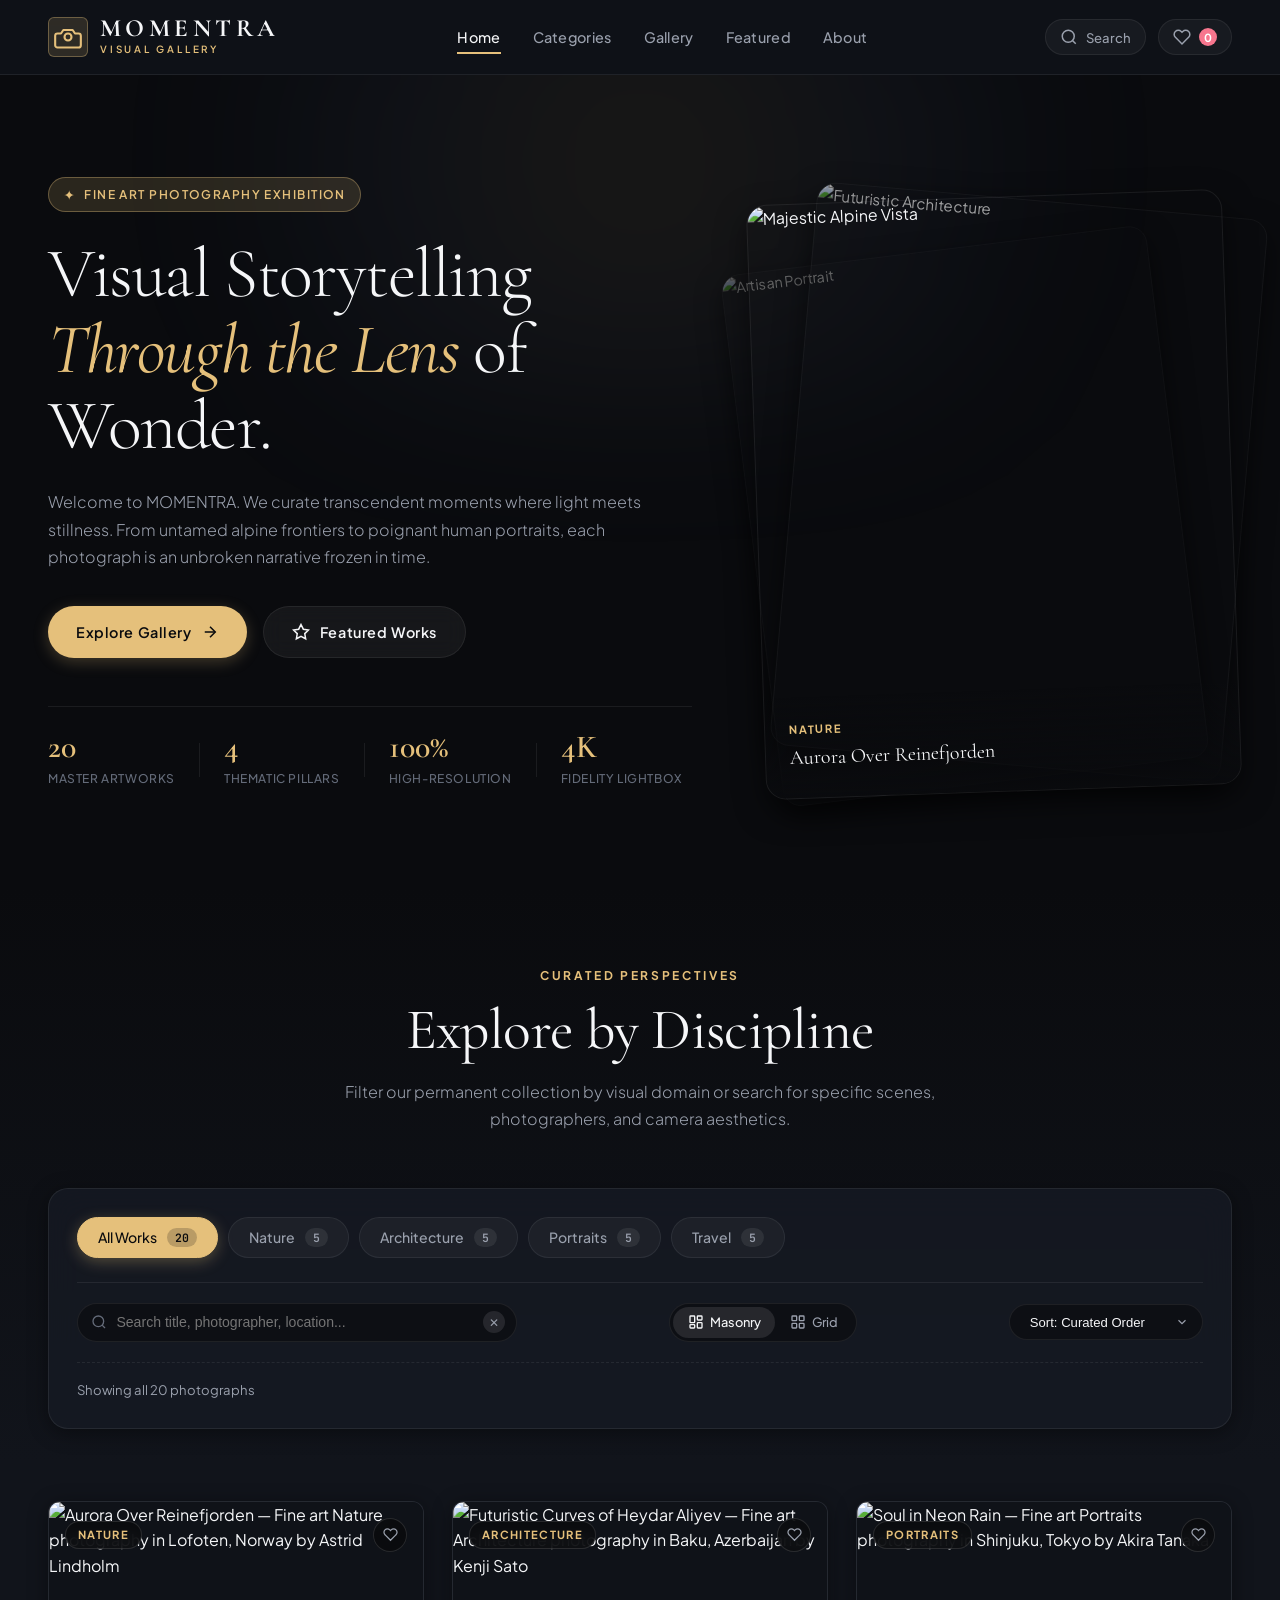
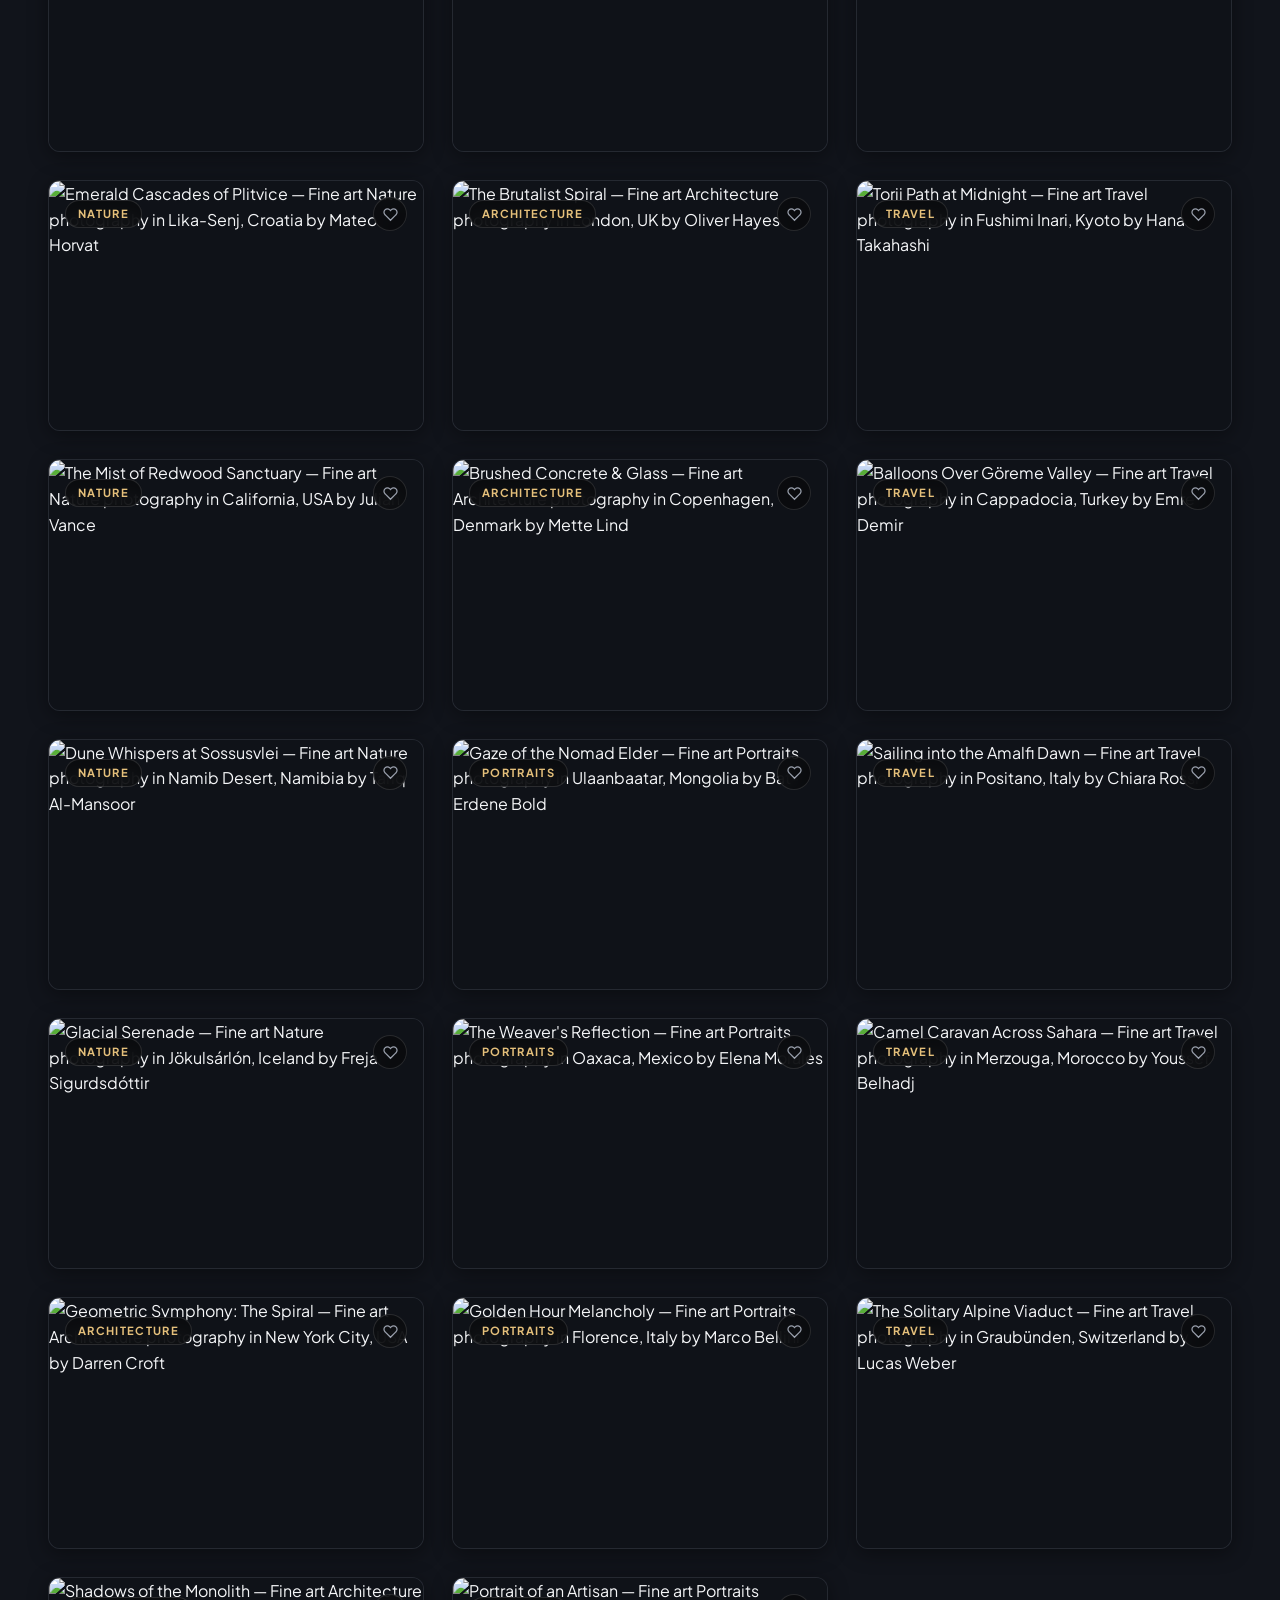
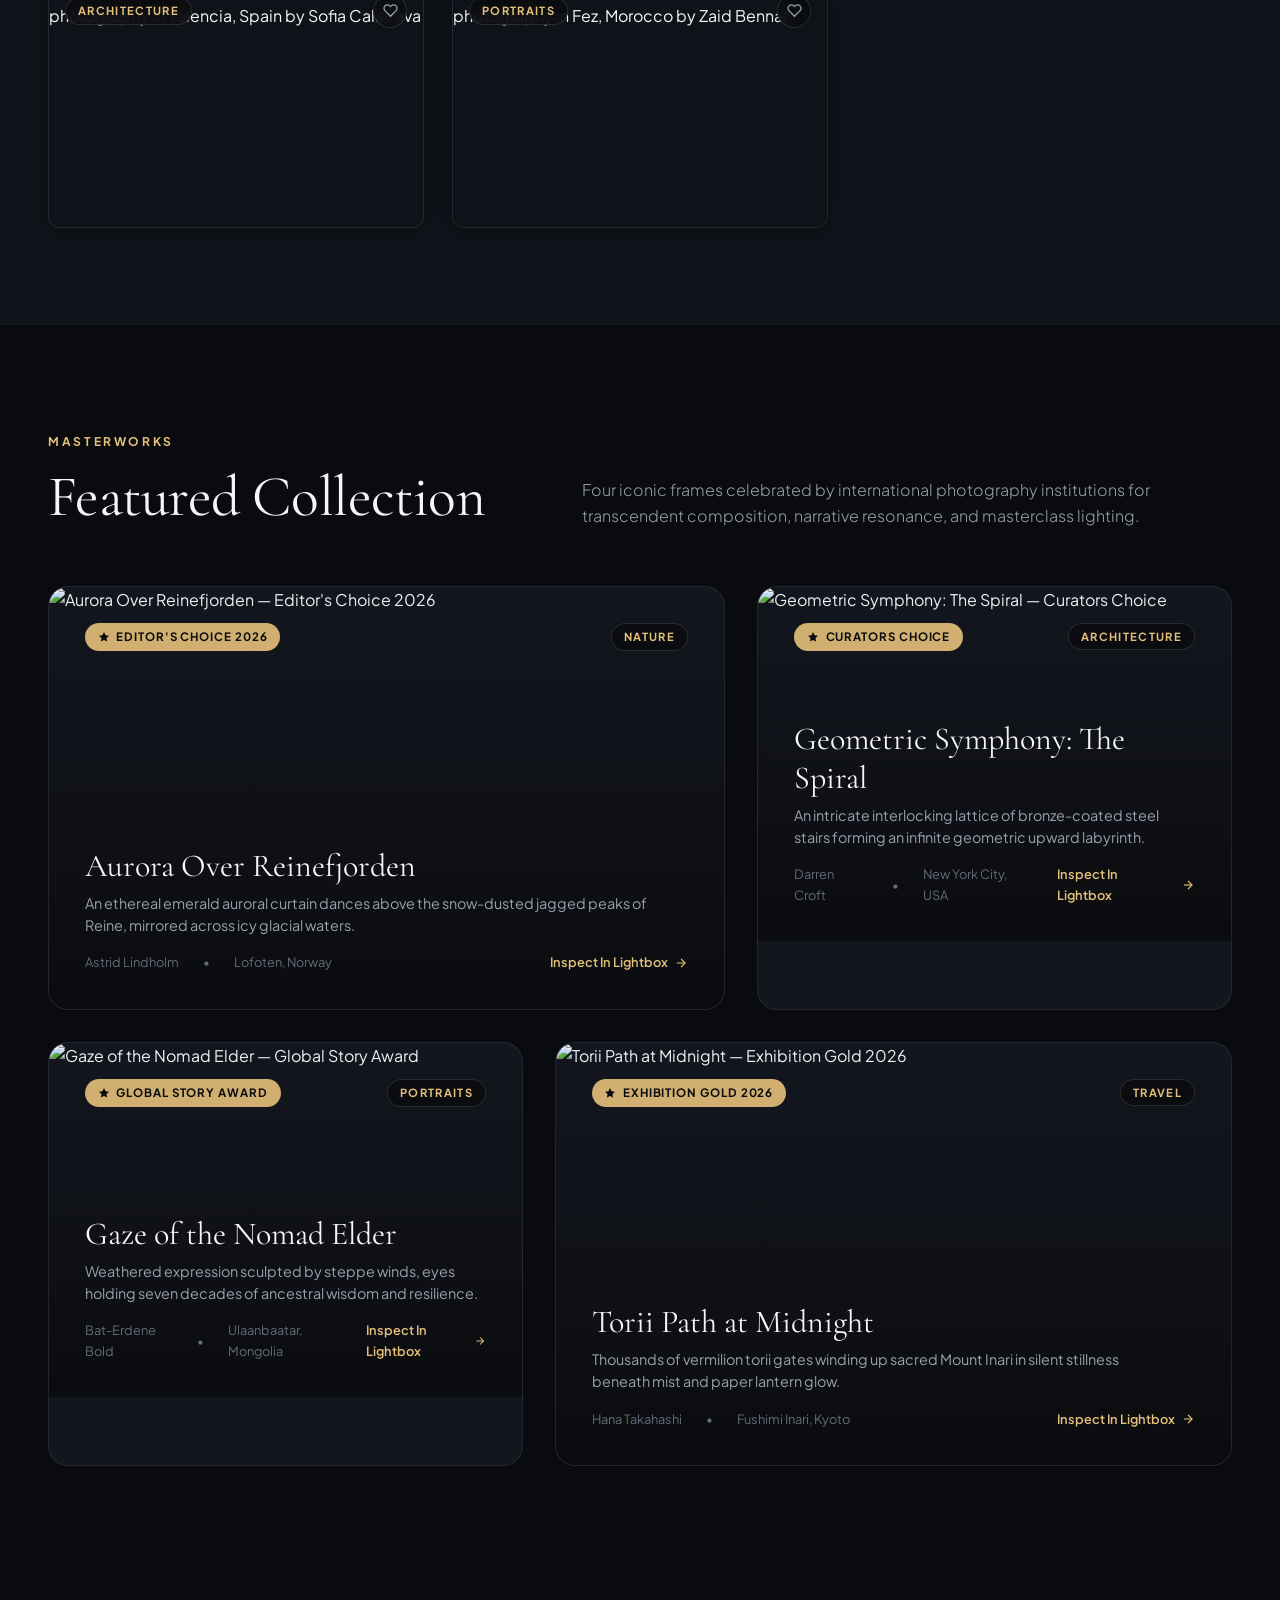
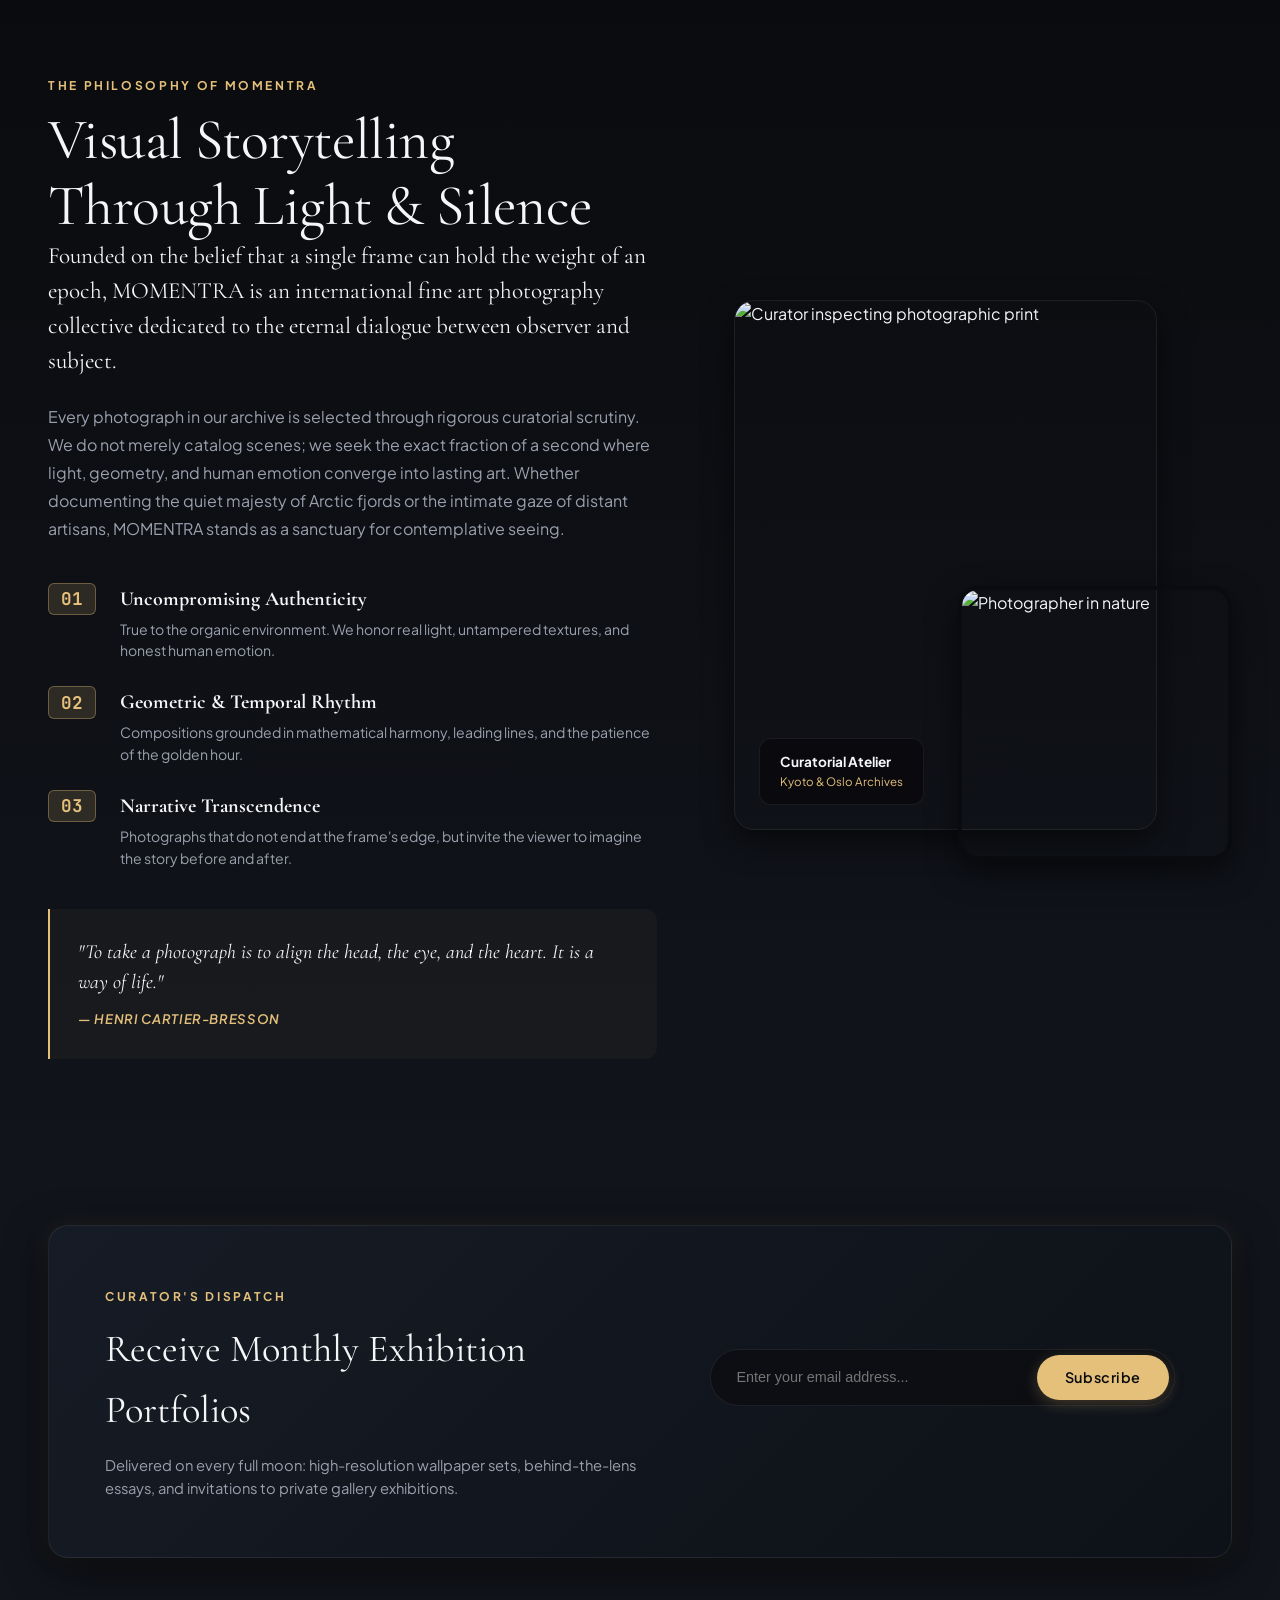
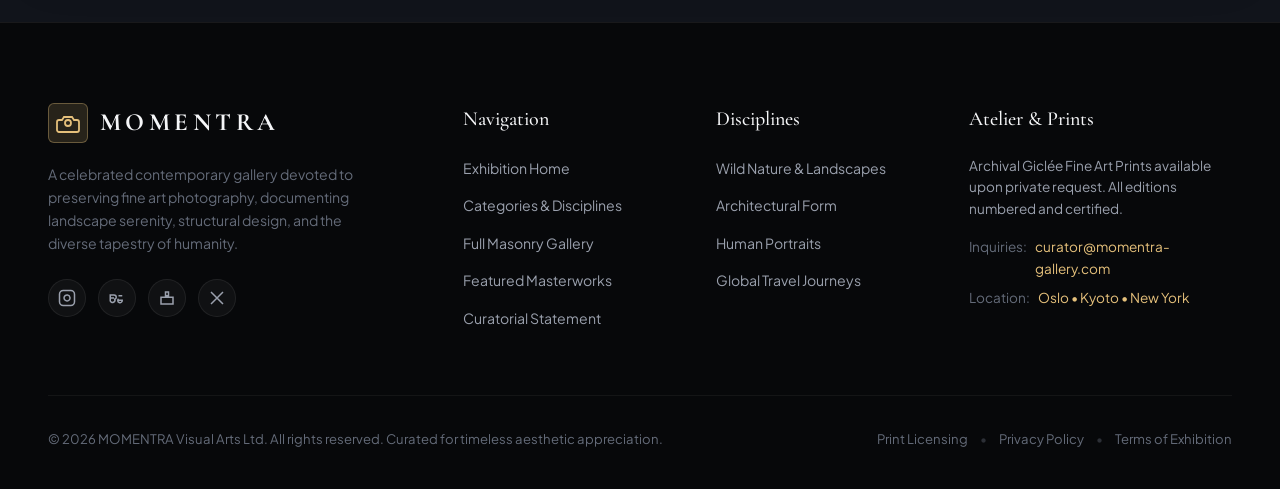
==== commit 01e98fa2: "Remove top announcement bar from header" ====
--- a/index.html
+++ b/index.html
@@ -23,17 +23,6 @@
 </head>
 <body>
 
-  <!-- Top Announcement / Status Bar -->
-  <div class="top-bar" role="region" aria-label="Announcement">
-    <div class="container top-bar-content">
-      <span class="status-indicator"><span class="status-dot"></span> 2026 Curated Collection Now Live</span>
-      <span class="top-bar-divider">•</span>
-      <span class="top-bar-quote">"Photography is the poetry of frozen time."</span>
-      <div class="top-bar-actions">
-        <span class="exhibition-tag">Curated Exhibition Vol. IV</span>
-      </div>
-    </div>
-  </div>
 
   <!-- Global Header / Navigation -->
   <header class="site-header" id="site-header">
--- a/styles.css
+++ b/styles.css
@@ -215,72 +215,6 @@
   transform: translateY(-2px);
 }
 
-/* --------------------------------------------------------------------------
-   3. TOP ANNOUNCEMENT BAR
-   -------------------------------------------------------------------------- */
-.top-bar {
-  background: rgba(14, 17, 23, 0.95);
-  border-bottom: 1px solid var(--border-subtle);
-  font-size: 0.78rem;
-  padding: 0.5rem 0;
-  color: var(--text-muted);
-}
-
-.top-bar-content {
-  display: flex;
-  align-items: center;
-  justify-content: space-between;
-  gap: 1rem;
-}
-
-.status-indicator {
-  display: inline-flex;
-  align-items: center;
-  gap: 0.5rem;
-  color: var(--text-main);
-  font-weight: 500;
-}
-
-.status-dot {
-  width: 6px;
-  height: 6px;
-  border-radius: 50%;
-  background: #10b981;
-  box-shadow: 0 0 8px #10b981;
-  animation: pulse-dot 2s infinite ease-in-out;
-}
-
-@keyframes pulse-dot {
-  0%, 100% { opacity: 1; transform: scale(1); }
-  50% { opacity: 0.4; transform: scale(0.85); }
-}
-
-.top-bar-divider {
-  opacity: 0.3;
-}
-
-.top-bar-quote {
-  font-style: italic;
-  font-family: var(--font-serif);
-  font-size: 0.9rem;
-  letter-spacing: 0.02em;
-}
-
-.exhibition-tag {
-  font-family: var(--font-mono);
-  font-size: 0.72rem;
-  padding: 0.15rem 0.6rem;
-  background: var(--accent-gold-dim);
-  border: 1px solid var(--accent-gold-border);
-  border-radius: var(--radius-pill);
-  color: var(--accent-gold);
-}
-
-@media (max-width: 820px) {
-  .top-bar-quote, .top-bar-divider {
-    display: none;
-  }
-}
 
 /* --------------------------------------------------------------------------
    4. GLOBAL NAVIGATION / HEADER (FR-01)
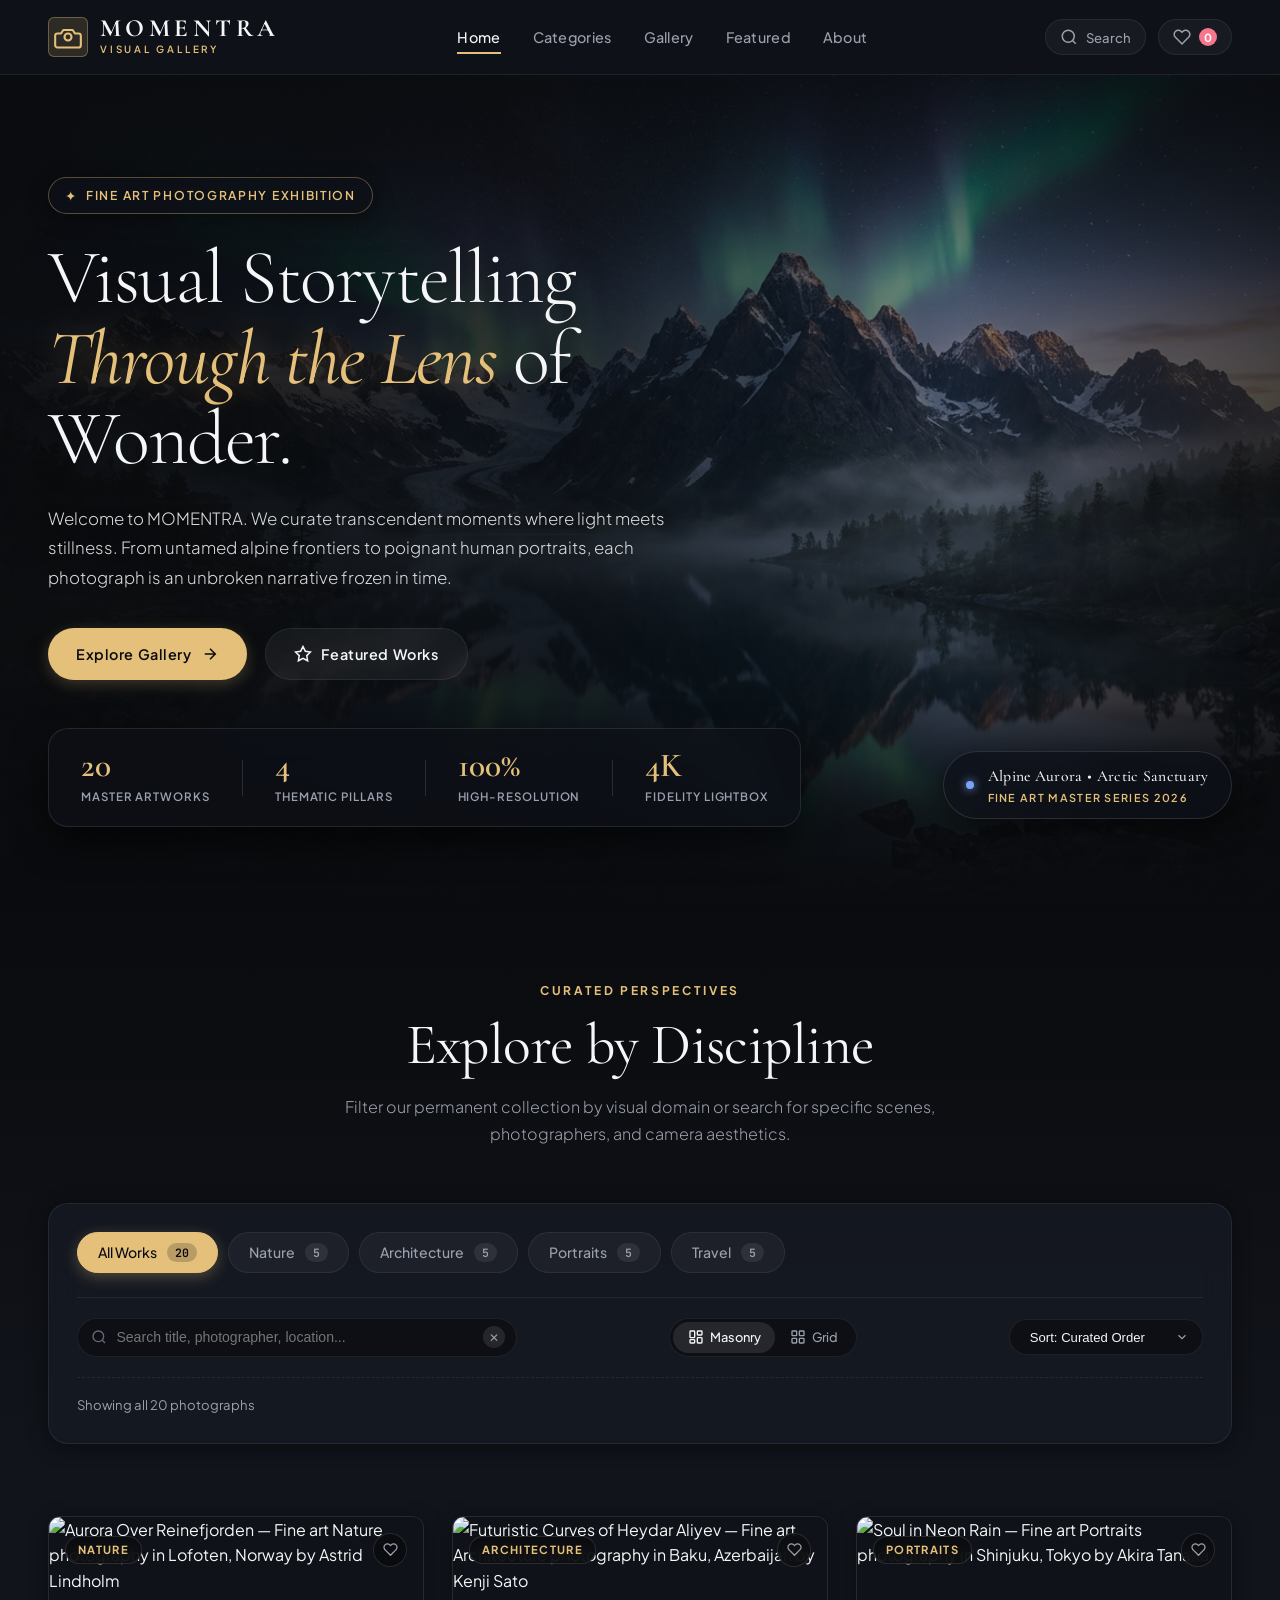
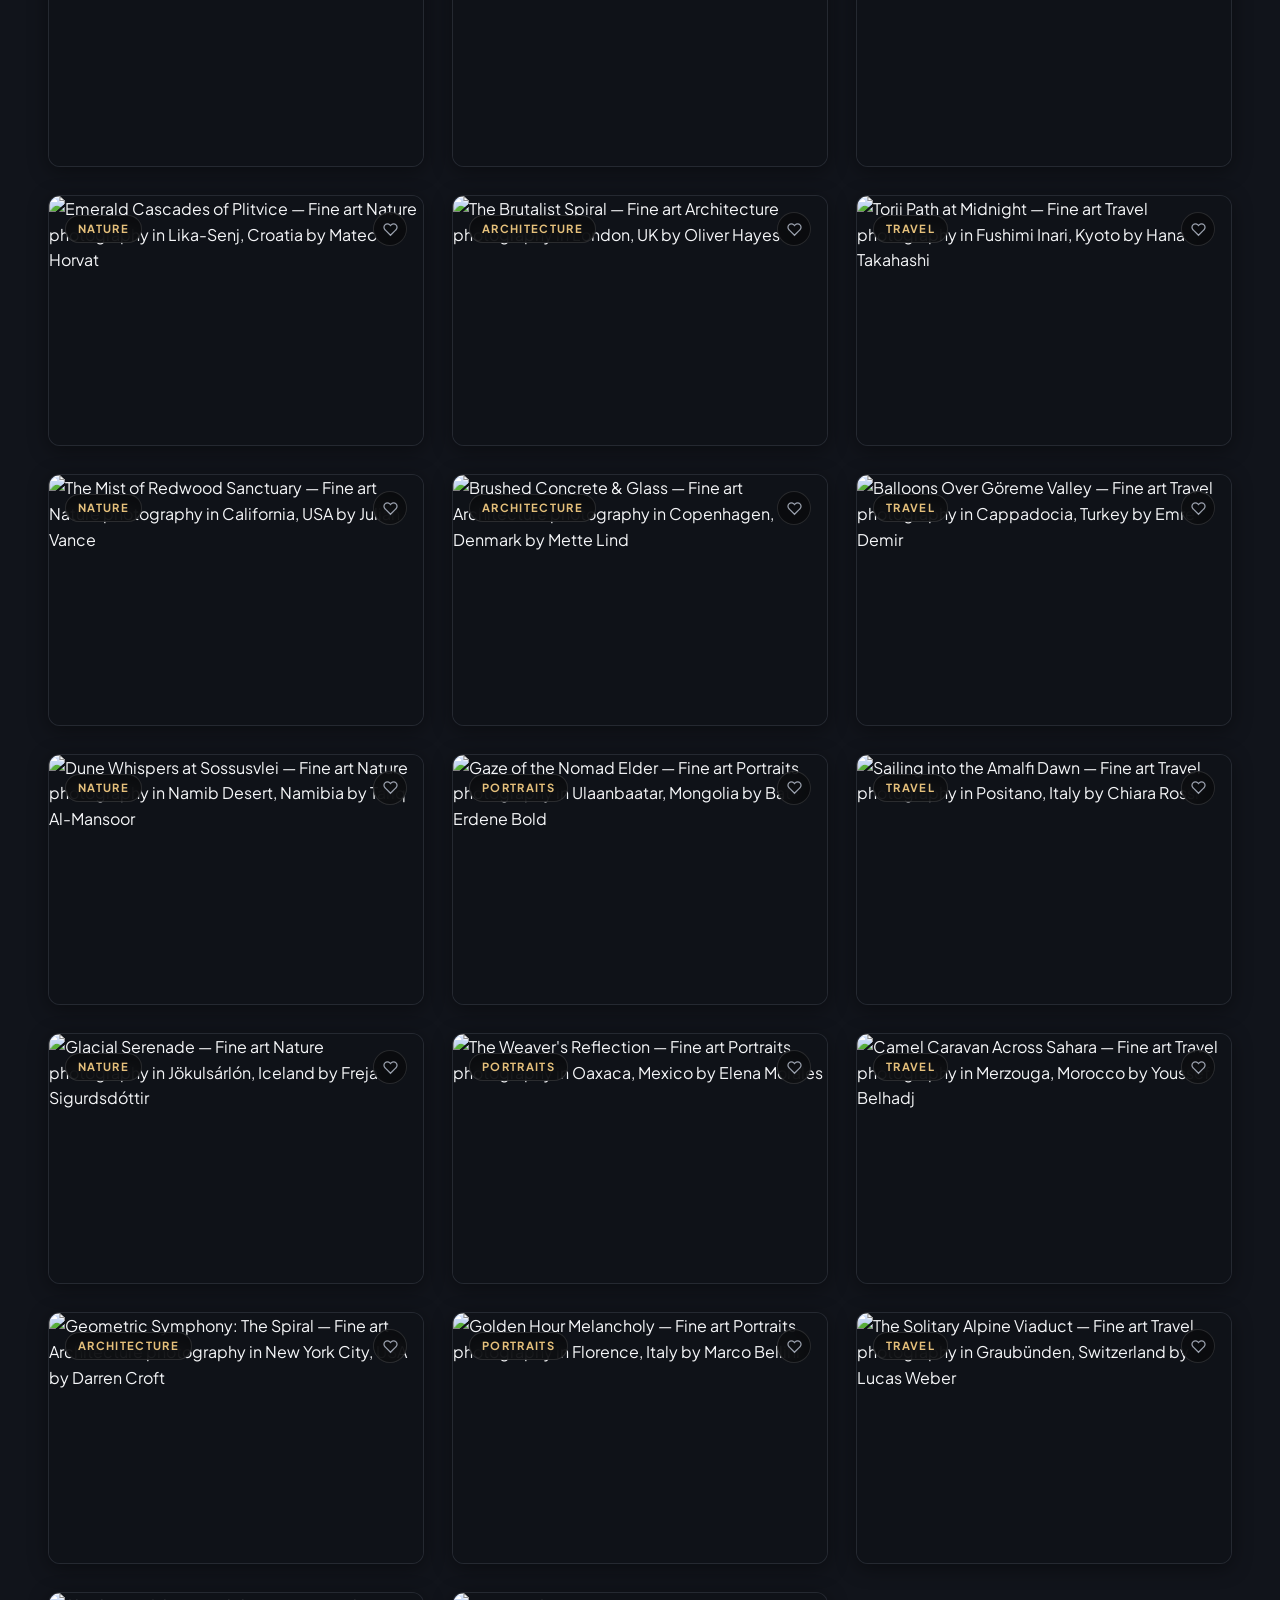
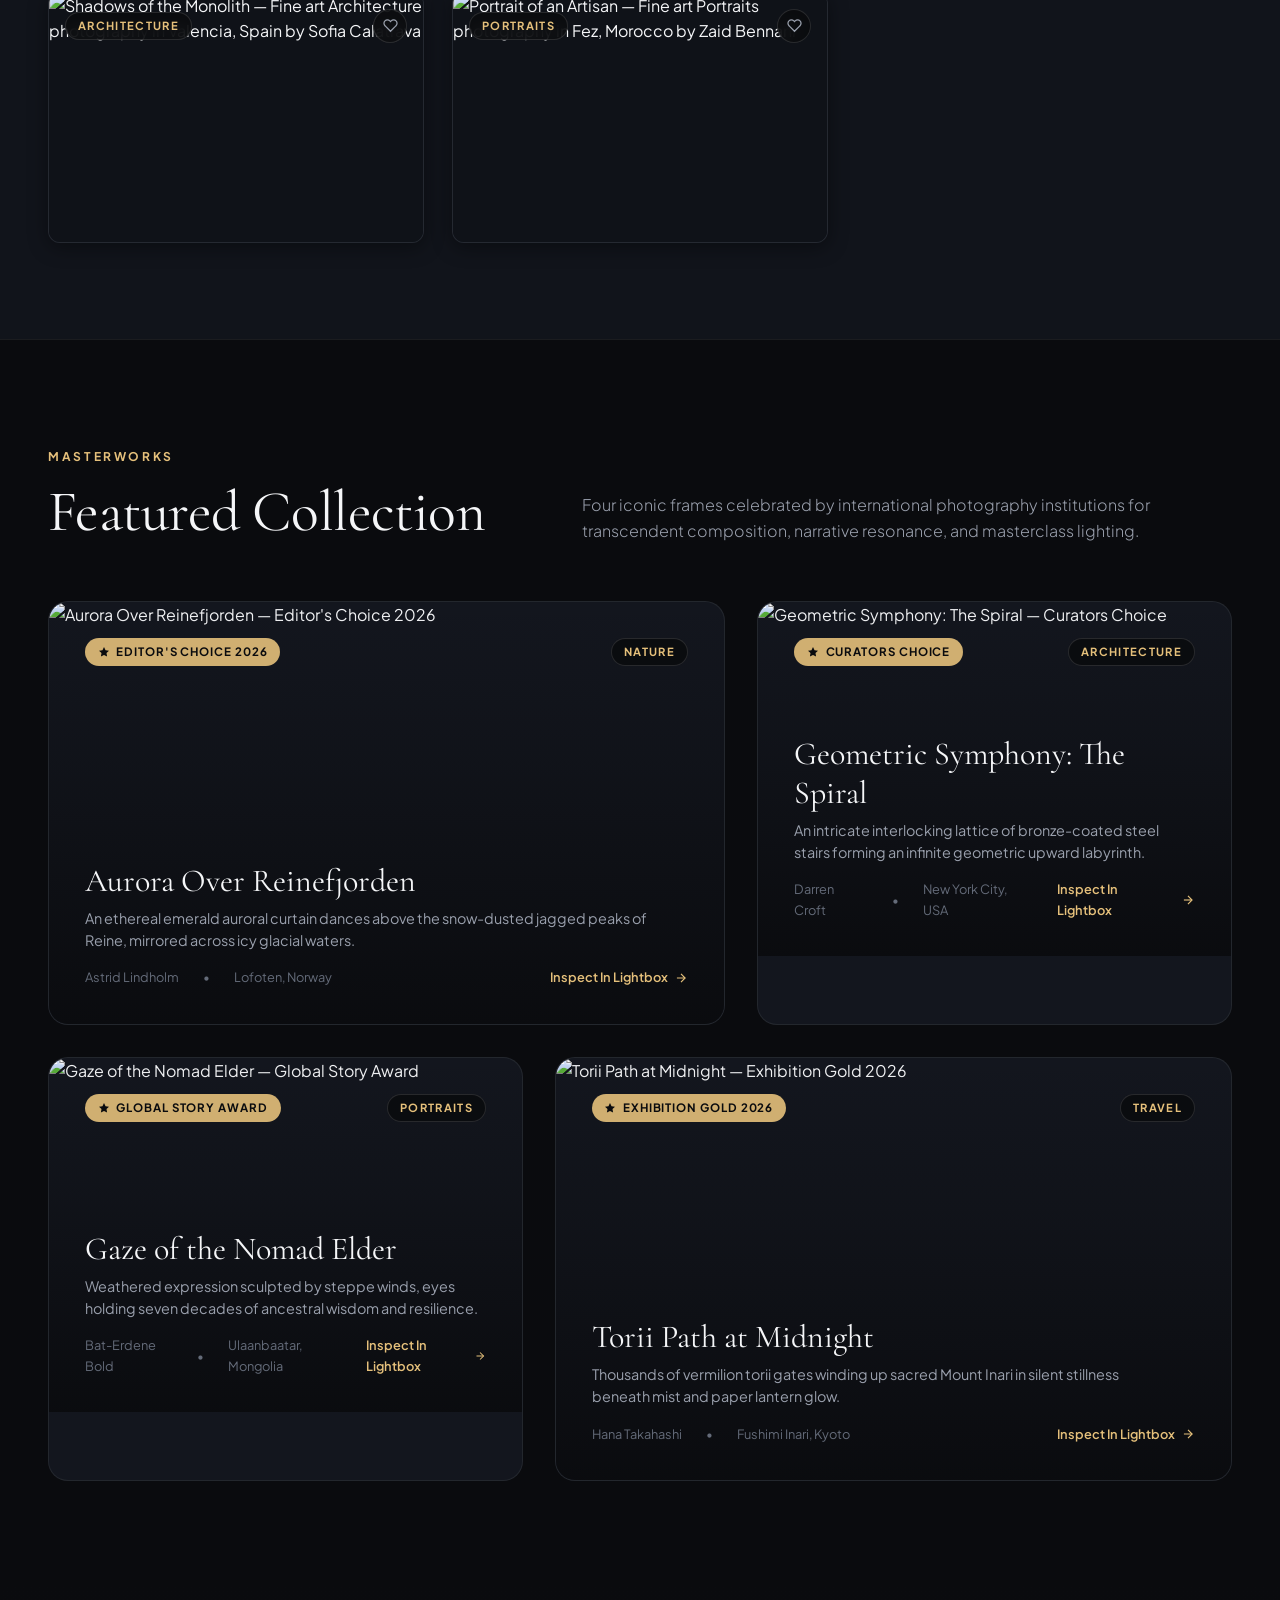
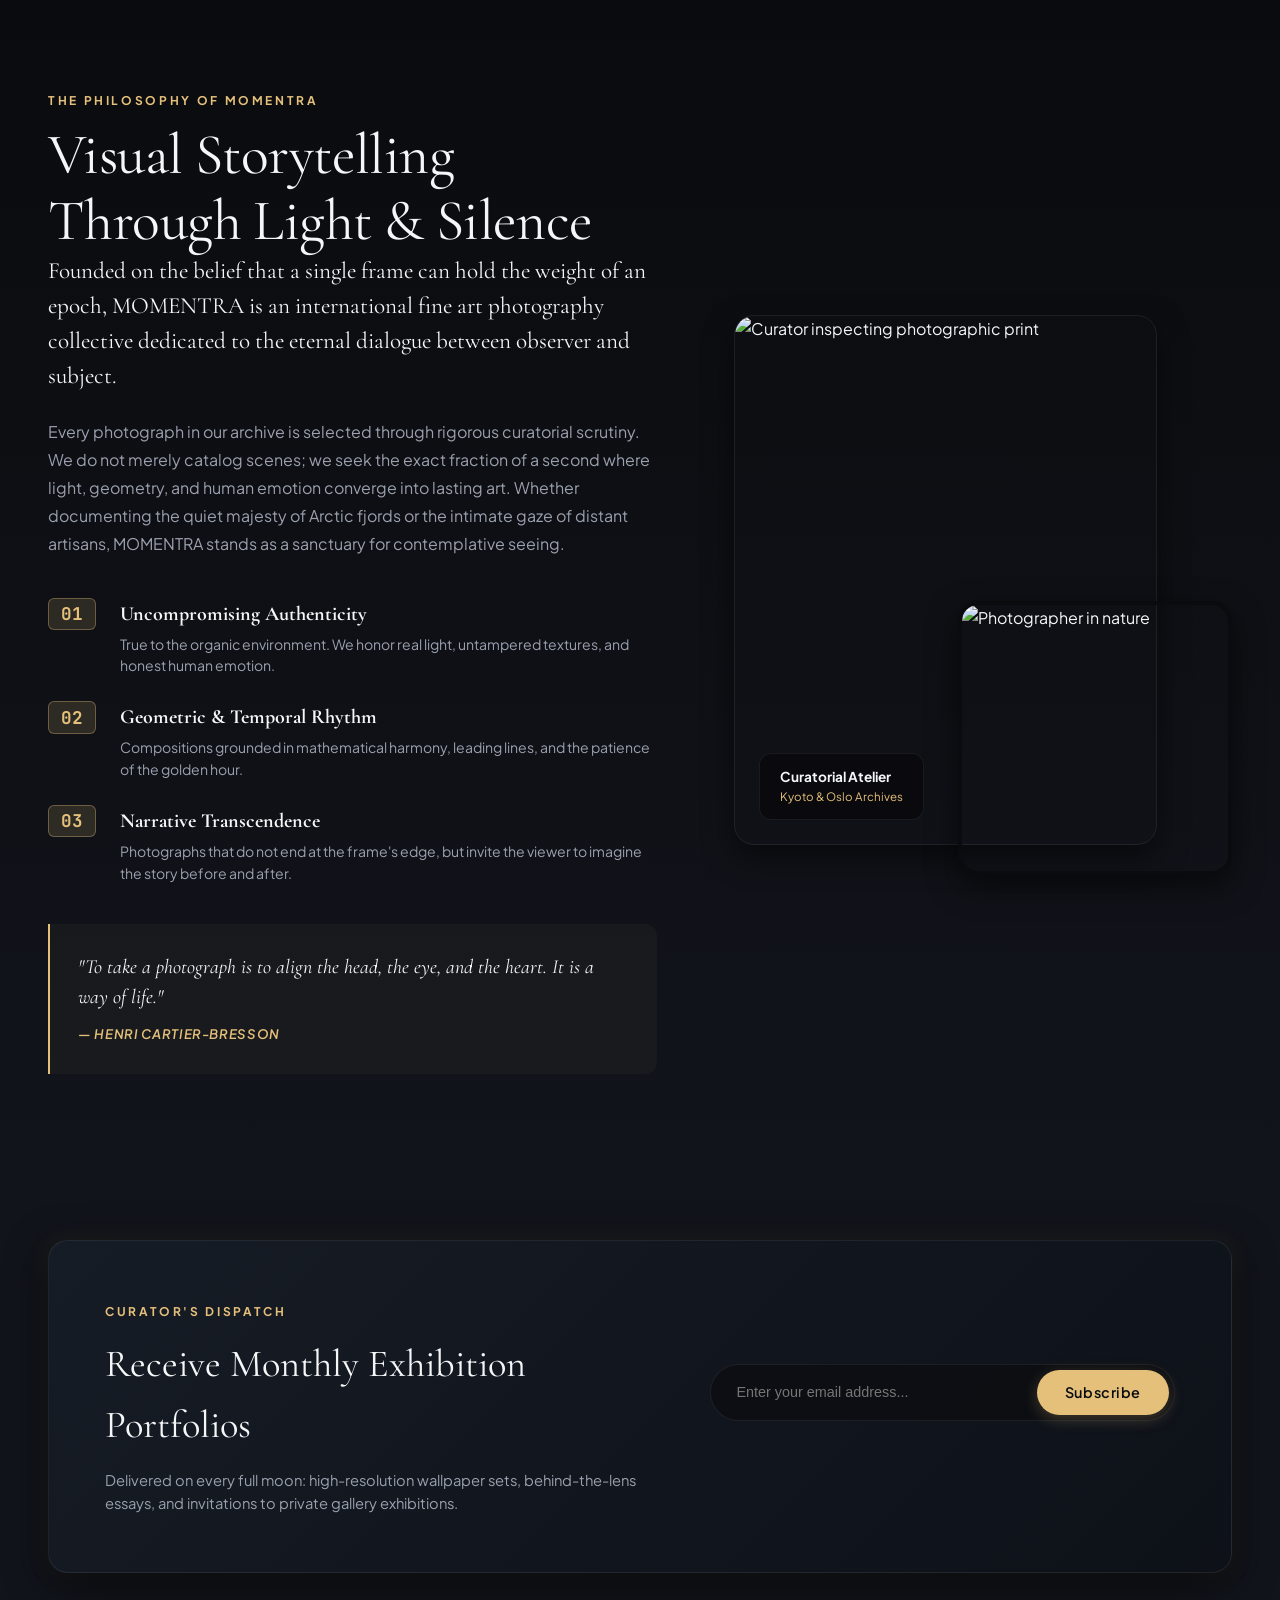
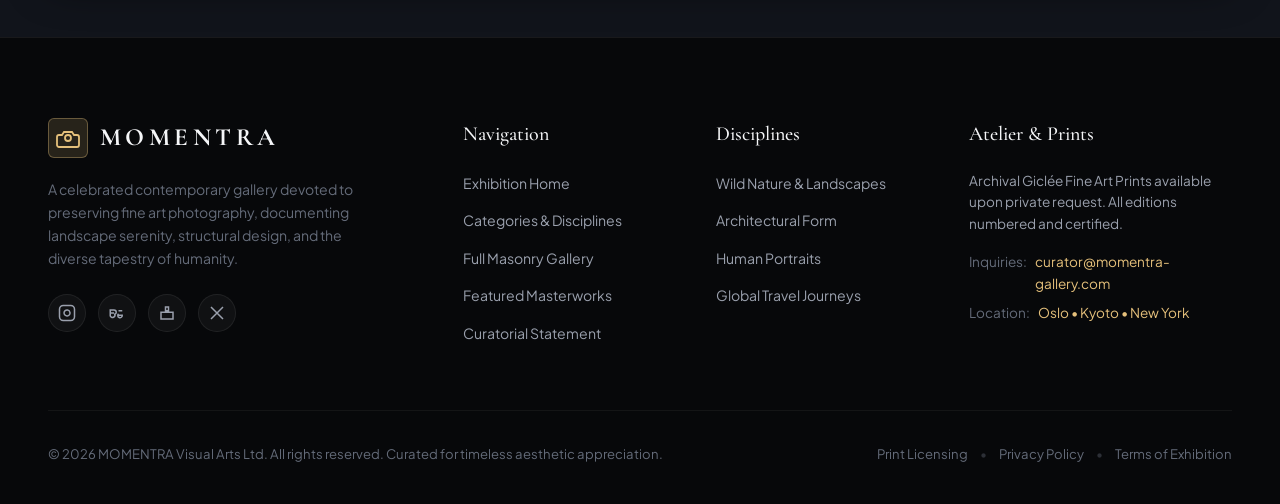
==== commit 64d693a4: "Update hero section to cinematic full-bleed VIP aurora landscape background" ====
--- a/index.html
+++ b/index.html
@@ -117,7 +117,12 @@
 
     <!-- 1. HERO / INTRODUCTION SECTION -->
     <section class="hero-section" id="hero" aria-labelledby="hero-title">
-      <div class="hero-background-glow" aria-hidden="true"></div>
+      <!-- Full-bleed background image & cinematic overlay -->
+      <div class="hero-bg-media" aria-hidden="true">
+        <img src="assets/hero-bg.jpg" alt="Majestic alpine mountains and auroral reflection" class="hero-bg-img" loading="eager" fetchpriority="high">
+        <div class="hero-bg-overlay"></div>
+      </div>
+
       <div class="container hero-container">
         
         <div class="hero-content">
@@ -177,22 +182,12 @@
           </div>
         </div>
 
-        <!-- Hero Visual Showcase (Interactive Teaser Carousel / Card Stack) -->
-        <div class="hero-visual" aria-hidden="true">
-          <div class="hero-card-stack">
-            <div class="hero-floating-card card-front">
-              <img src="https://images.unsplash.com/photo-1506744038136-46273834b3fb?w=800&q=80&auto=format" alt="Majestic Alpine Vista" loading="eager" width="600" height="400">
-              <div class="floating-card-info">
-                <span class="floating-tag">Nature</span>
-                <span class="floating-name">Aurora Over Reinefjorden</span>
-              </div>
-            </div>
-            <div class="hero-floating-card card-middle">
-              <img src="https://images.unsplash.com/photo-1513694203232-719a280e022f?w=800&q=80&auto=format" alt="Futuristic Architecture" loading="lazy" width="600" height="400">
-            </div>
-            <div class="hero-floating-card card-back">
-              <img src="https://images.unsplash.com/photo-1534528741775-53994a69daeb?w=800&q=80&auto=format" alt="Artisan Portrait" loading="lazy" width="600" height="400">
-            </div>
+        <!-- Curatorial Photo Credit Badge -->
+        <div class="hero-curatorial-credit" aria-hidden="true">
+          <span class="credit-dot"></span>
+          <div class="credit-info">
+            <span class="credit-title">Alpine Aurora • Arctic Sanctuary</span>
+            <span class="credit-sub">Fine Art Master Series 2026</span>
           </div>
         </div>
 
--- a/styles.css
+++ b/styles.css
@@ -490,54 +490,82 @@
 }
 
 /* --------------------------------------------------------------------------
-   5. HERO SECTION (Section 1)
+   5. HERO SECTION (Section 1 - Full-bleed VIP Background)
    -------------------------------------------------------------------------- */
 .hero-section {
   position: relative;
-  padding: clamp(3.5rem, 8vw, 7rem) 0 clamp(3rem, 6vw, 5rem);
+  min-height: calc(92vh - var(--header-height));
+  display: flex;
+  align-items: center;
+  padding: clamp(4rem, 8vw, 7.5rem) 0 clamp(3.5rem, 6vw, 5.5rem);
   overflow: hidden;
-}
-
-.hero-background-glow {
+  background-color: var(--bg-primary);
+}
+
+/* Full-bleed background image & cinematic multi-layer overlay */
+.hero-bg-media {
   position: absolute;
-  top: -20%;
-  left: 50%;
-  transform: translateX(-50%);
-  width: 90vw;
-  max-width: 1000px;
-  height: 500px;
-  background: radial-gradient(circle, rgba(229, 192, 123, 0.08) 0%, rgba(122, 162, 247, 0.04) 50%, transparent 80%);
-  filter: blur(80px);
+  inset: 0;
+  z-index: 0;
+  overflow: hidden;
   pointer-events: none;
-  z-index: 0;
+}
+
+.hero-bg-img {
+  width: 100%;
+  height: 100%;
+  object-fit: cover;
+  object-position: center;
+  transform: scale(1.03);
+  animation: heroKenBurns 28s infinite alternate ease-in-out;
+}
+
+@keyframes heroKenBurns {
+  0% { transform: scale(1.02) translate(0, 0); }
+  50% { transform: scale(1.07) translate(-1%, -1%); }
+  100% { transform: scale(1.04) translate(1%, 0.5%); }
+}
+
+.hero-bg-overlay {
+  position: absolute;
+  inset: 0;
+  background: 
+    linear-gradient(to right, rgba(10, 11, 14, 0.95) 0%, rgba(10, 11, 14, 0.82) 45%, rgba(10, 11, 14, 0.45) 75%, rgba(10, 11, 14, 0.75) 100%),
+    linear-gradient(to bottom, rgba(10, 11, 14, 0.7) 0%, transparent 25%, transparent 60%, rgba(10, 11, 14, 0.98) 100%),
+    radial-gradient(circle at 75% 35%, rgba(122, 162, 247, 0.12) 0%, transparent 60%);
 }
 
 .hero-container {
   position: relative;
-  z-index: 1;
-  display: grid;
-  grid-template-columns: 1.15fr 0.85fr;
-  align-items: center;
-  gap: clamp(2rem, 5vw, 5rem);
+  z-index: 2;
+  width: 100%;
+  display: flex;
+  align-items: flex-end;
+  justify-content: space-between;
+  gap: 2.5rem;
+  flex-wrap: wrap;
 }
 
 .hero-content {
-  max-width: 680px;
+  max-width: 780px;
 }
 
 .hero-pill-badge {
   display: inline-flex;
   align-items: center;
   gap: 0.5rem;
-  padding: 0.35rem 0.9rem;
-  background: var(--accent-gold-dim);
+  padding: 0.4rem 1rem;
+  background: rgba(14, 17, 24, 0.75);
+  backdrop-filter: blur(12px);
+  -webkit-backdrop-filter: blur(12px);
   border: 1px solid var(--accent-gold-border);
   border-radius: var(--radius-pill);
-  font-size: 0.75rem;
+  font-size: 0.76rem;
   font-weight: 600;
-  letter-spacing: 0.12em;
+  letter-spacing: 0.14em;
   color: var(--accent-gold);
   margin-bottom: 1.5rem;
+  box-shadow: 0 4px 20px rgba(0, 0, 0, 0.4);
 }
 
 .badge-icon {
@@ -546,43 +574,52 @@
 
 .hero-title {
   font-family: var(--font-serif);
-  font-size: clamp(2.8rem, 5.5vw, 4.6rem);
+  font-size: clamp(3rem, 6vw, 5.2rem);
   font-weight: 300;
-  line-height: 1.08;
+  line-height: 1.05;
   letter-spacing: -0.02em;
   margin-bottom: 1.5rem;
   color: var(--text-main);
+  text-shadow: 0 4px 30px rgba(0, 0, 0, 0.7);
 }
 
 .title-italic {
   font-style: italic;
   font-weight: 400;
   color: var(--accent-gold);
+  text-shadow: 0 0 30px rgba(229, 192, 123, 0.35);
 }
 
 .hero-description {
-  font-size: clamp(1rem, 1.25vw, 1.18rem);
-  color: var(--text-muted);
-  line-height: 1.7;
+  font-size: clamp(1.05rem, 1.3vw, 1.22rem);
+  color: rgba(245, 246, 248, 0.88);
+  line-height: 1.75;
   font-weight: 300;
+  max-width: 660px;
   margin-bottom: 2.25rem;
+  text-shadow: 0 2px 10px rgba(0, 0, 0, 0.6);
 }
 
 .hero-cta-group {
   display: flex;
   flex-wrap: wrap;
-  gap: 1rem;
+  gap: 1.1rem;
   margin-bottom: 3rem;
 }
 
-/* Hero Stats Grid */
+/* Hero Stats Glassmorphism Grid */
 .hero-stats-grid {
-  display: flex;
+  display: inline-flex;
   align-items: center;
   flex-wrap: wrap;
-  gap: 1.5rem;
-  padding: 1.5rem 0;
-  border-top: 1px solid var(--border-subtle);
+  gap: clamp(1rem, 2.5vw, 2rem);
+  padding: 1.25rem 2rem;
+  background: rgba(14, 17, 24, 0.7);
+  backdrop-filter: blur(20px);
+  -webkit-backdrop-filter: blur(20px);
+  border: 1px solid rgba(255, 255, 255, 0.1);
+  border-radius: var(--radius-lg);
+  box-shadow: 0 15px 35px rgba(0, 0, 0, 0.6);
 }
 
 .stat-card {
@@ -592,116 +629,85 @@
 
 .stat-number {
   font-family: var(--font-serif);
-  font-size: 2rem;
+  font-size: 2.1rem;
   font-weight: 600;
   line-height: 1;
   color: var(--accent-gold);
-  margin-bottom: 0.35rem;
+  margin-bottom: 0.3rem;
 }
 
 .stat-label {
-  font-size: 0.75rem;
-  letter-spacing: 0.05em;
-  color: var(--text-dim);
+  font-size: 0.72rem;
+  letter-spacing: 0.08em;
+  color: var(--text-muted);
   text-transform: uppercase;
-  font-weight: 500;
+  font-weight: 600;
 }
 
 .stat-divider {
   width: 1px;
-  height: 34px;
-  background: var(--border-subtle);
-}
-
-/* Hero Visual Showcase */
-.hero-visual {
-  position: relative;
-  perspective: 1000px;
-}
-
-.hero-card-stack {
-  position: relative;
-  width: 100%;
-  max-width: 480px;
-  aspect-ratio: 4/5;
-  margin: 0 auto;
-}
-
-.hero-floating-card {
-  position: absolute;
-  inset: 0;
-  border-radius: var(--radius-lg);
-  overflow: hidden;
-  box-shadow: var(--shadow-card);
-  border: 1px solid var(--border-subtle);
-  transition: transform var(--transition-smooth);
-}
-
-.hero-floating-card img {
-  width: 100%;
-  height: 100%;
-  object-fit: cover;
-}
-
-.card-front {
-  z-index: 3;
-  transform: rotate(-2deg);
-}
-
-.card-middle {
-  z-index: 2;
-  transform: rotate(5deg) scale(0.95) translate(25px, -15px);
-  filter: brightness(0.65);
-}
-
-.card-back {
-  z-index: 1;
-  transform: rotate(-7deg) scale(0.9) translate(-35px, 20px);
-  filter: brightness(0.4);
-}
-
-.hero-card-stack:hover .card-front {
-  transform: rotate(0deg) scale(1.02);
-}
-
-.hero-card-stack:hover .card-middle {
-  transform: rotate(8deg) scale(0.97) translate(35px, -20px);
-}
-
-.floating-card-info {
-  position: absolute;
-  bottom: 0;
-  left: 0;
-  right: 0;
-  padding: 1.5rem;
-  background: linear-gradient(to top, rgba(10, 11, 14, 0.95), transparent);
+  height: 36px;
+  background: rgba(255, 255, 255, 0.12);
+}
+
+/* Curatorial Photo Credit Badge */
+.hero-curatorial-credit {
+  display: inline-flex;
+  align-items: center;
+  gap: 0.85rem;
+  padding: 0.75rem 1.4rem;
+  background: rgba(14, 17, 24, 0.75);
+  backdrop-filter: blur(18px);
+  -webkit-backdrop-filter: blur(18px);
+  border: 1px solid rgba(255, 255, 255, 0.12);
+  border-radius: var(--radius-pill);
+  box-shadow: 0 10px 30px rgba(0, 0, 0, 0.5);
+  margin-bottom: 0.5rem;
+}
+
+.credit-dot {
+  width: 8px;
+  height: 8px;
+  border-radius: 50%;
+  background: var(--accent-cyan);
+  box-shadow: 0 0 10px var(--accent-cyan);
+  animation: pulse-dot 2s infinite ease-in-out;
+}
+
+.credit-info {
   display: flex;
   flex-direction: column;
 }
 
-.floating-tag {
-  font-size: 0.7rem;
-  font-weight: 700;
-  letter-spacing: 0.15em;
+.credit-title {
+  font-family: var(--font-serif);
+  font-size: 0.98rem;
+  font-weight: 500;
+  color: var(--text-main);
+  letter-spacing: 0.02em;
+}
+
+.credit-sub {
+  font-size: 0.68rem;
+  font-weight: 600;
+  letter-spacing: 0.12em;
   text-transform: uppercase;
   color: var(--accent-gold);
 }
 
-.floating-name {
-  font-family: var(--font-serif);
-  font-size: 1.25rem;
-  color: var(--text-main);
-  margin-top: 0.2rem;
-}
-
 @media (max-width: 960px) {
+  .hero-section {
+    min-height: auto;
+    padding: clamp(3rem, 7vw, 5rem) 0;
+  }
   .hero-container {
-    grid-template-columns: 1fr;
-    gap: 3rem;
+    flex-direction: column;
+    align-items: flex-start;
   }
-  .hero-visual {
-    max-width: 420px;
-    margin: 0 auto;
+  .hero-stats-grid {
+    width: 100%;
+    justify-content: space-between;
+    padding: 1rem 1.25rem;
   }
 }
 
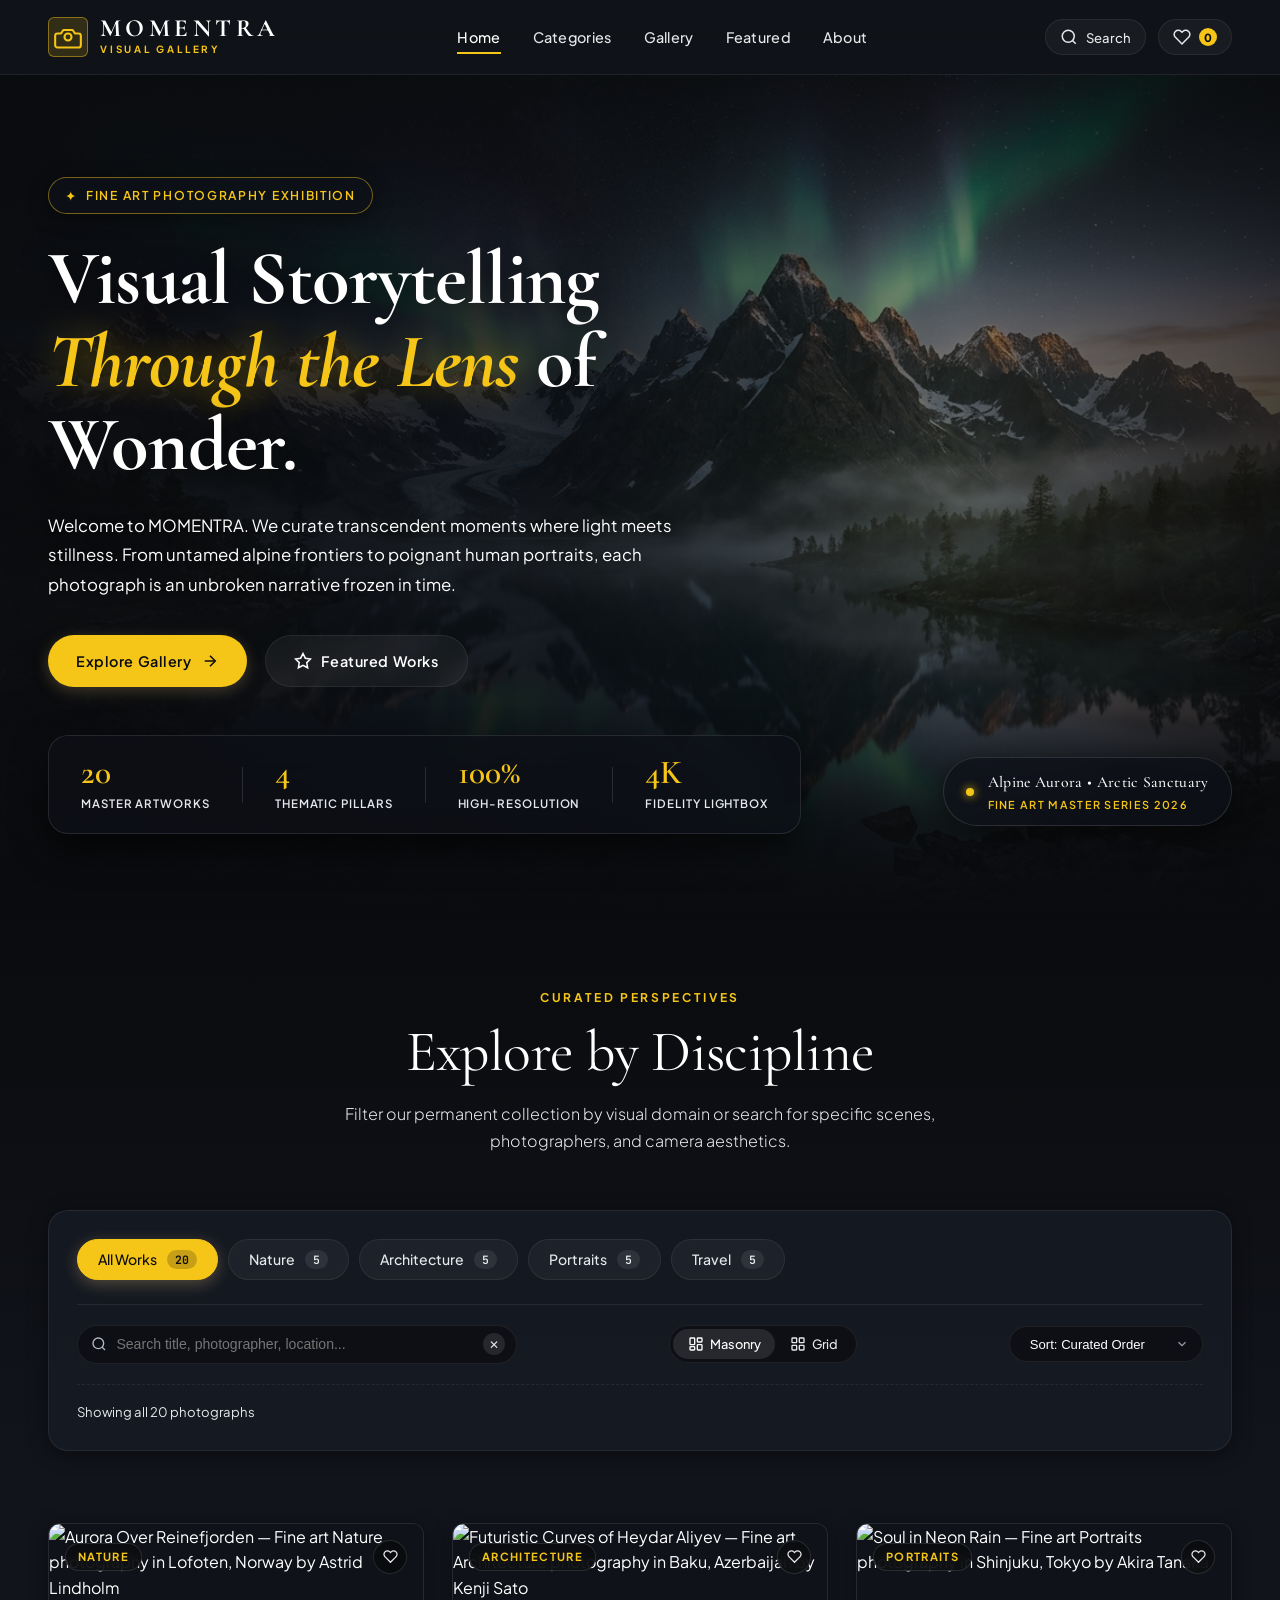
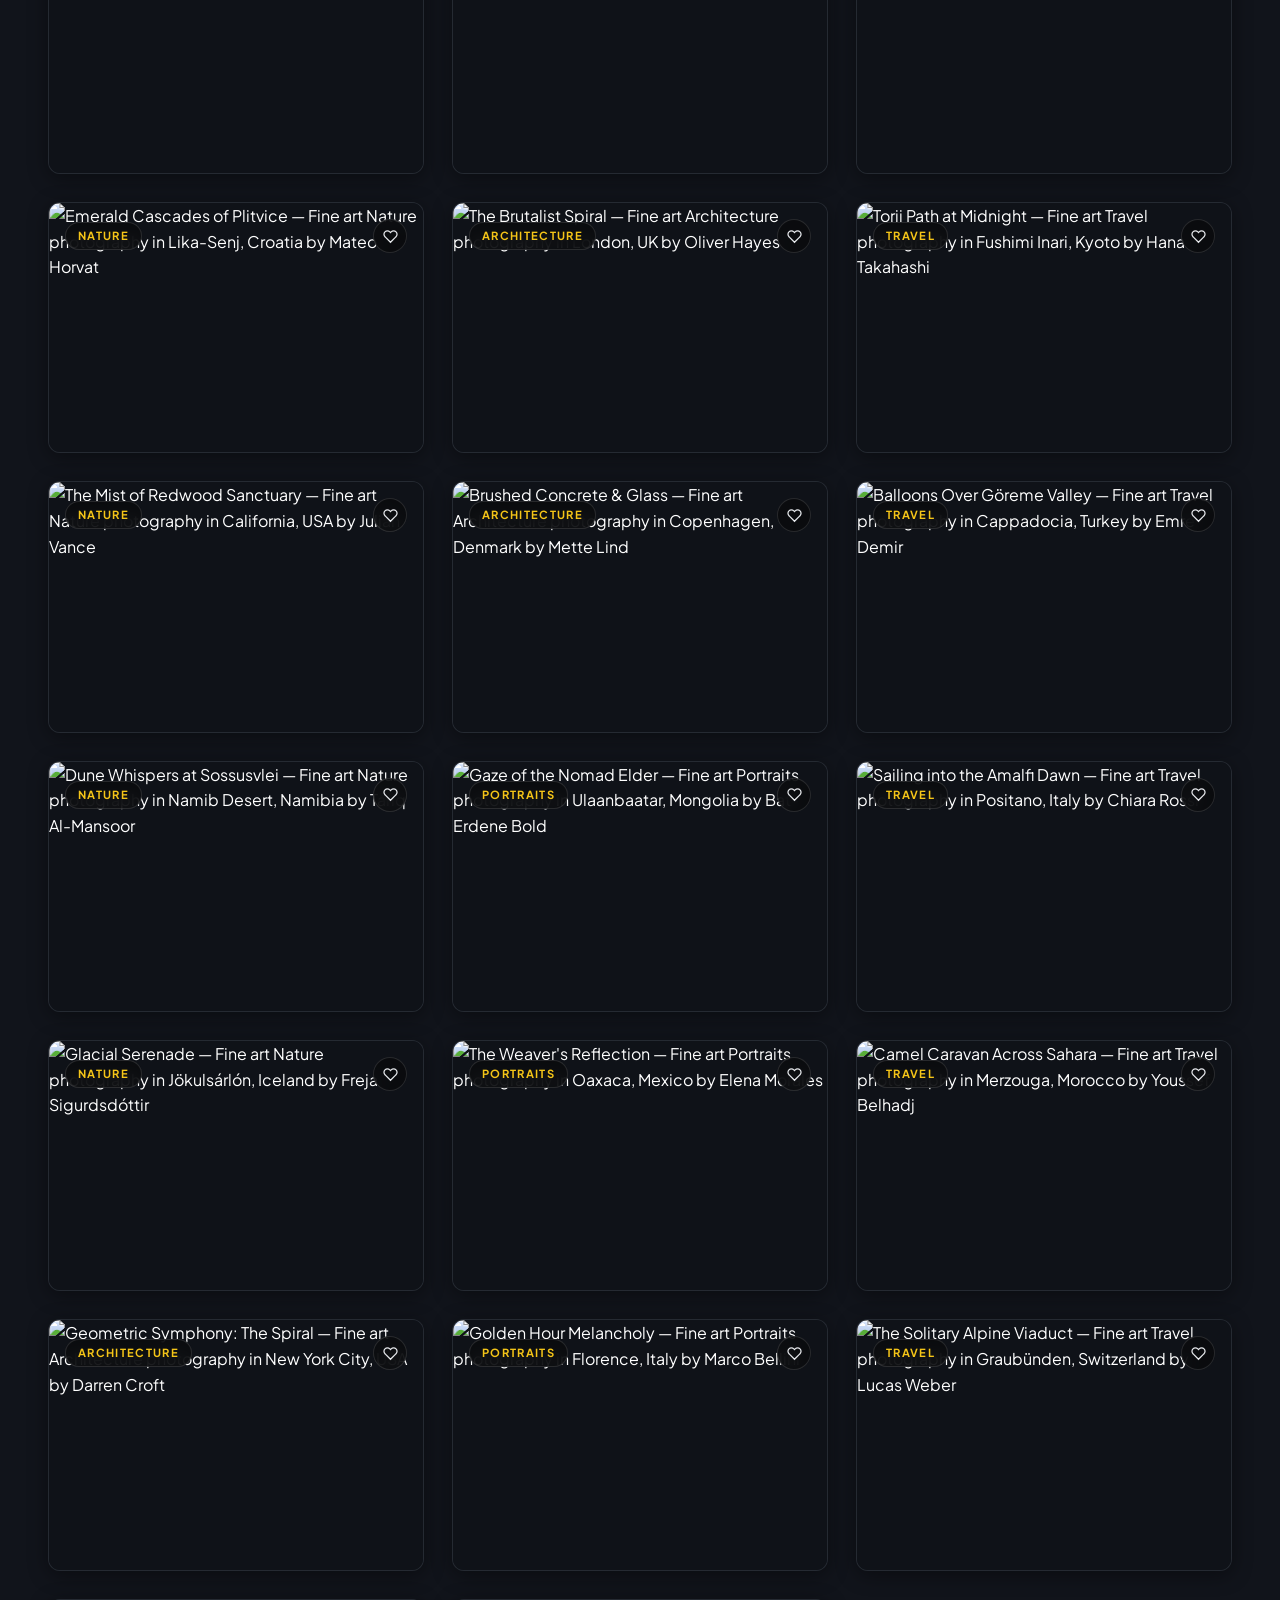
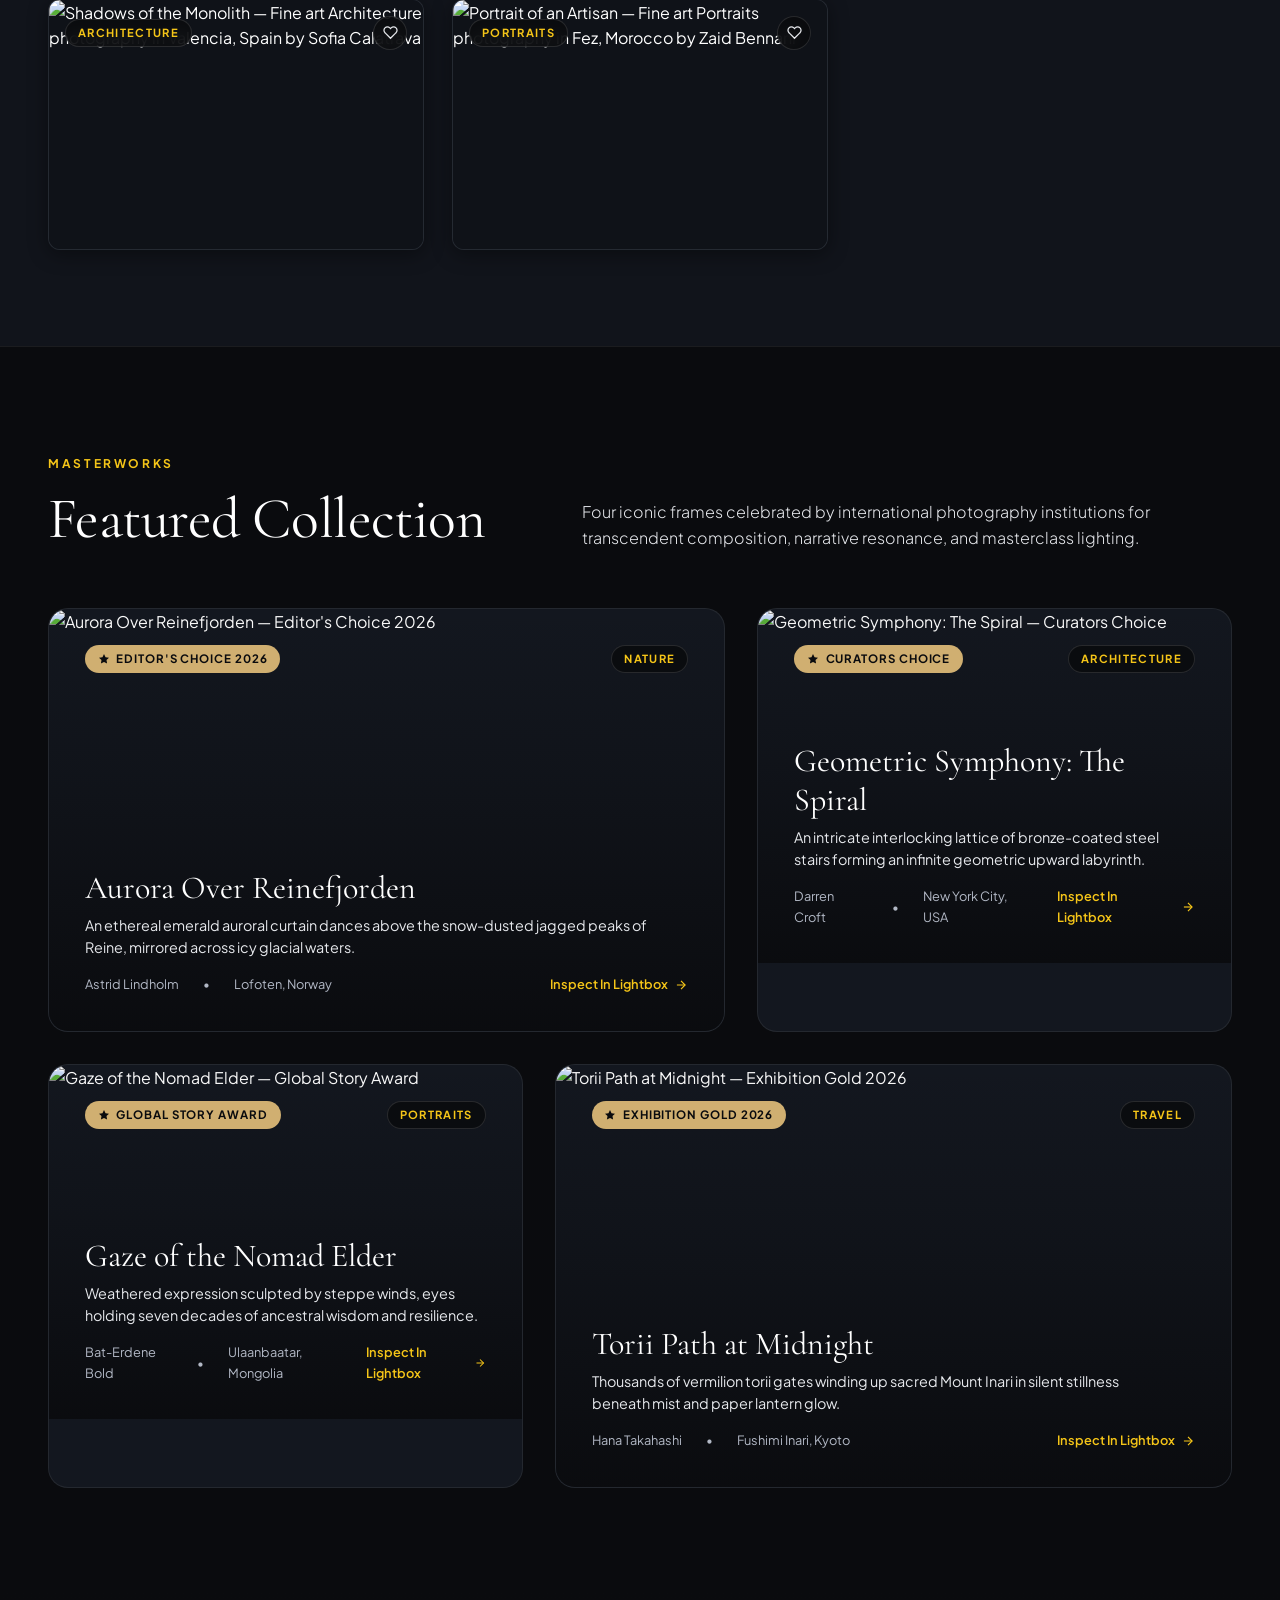
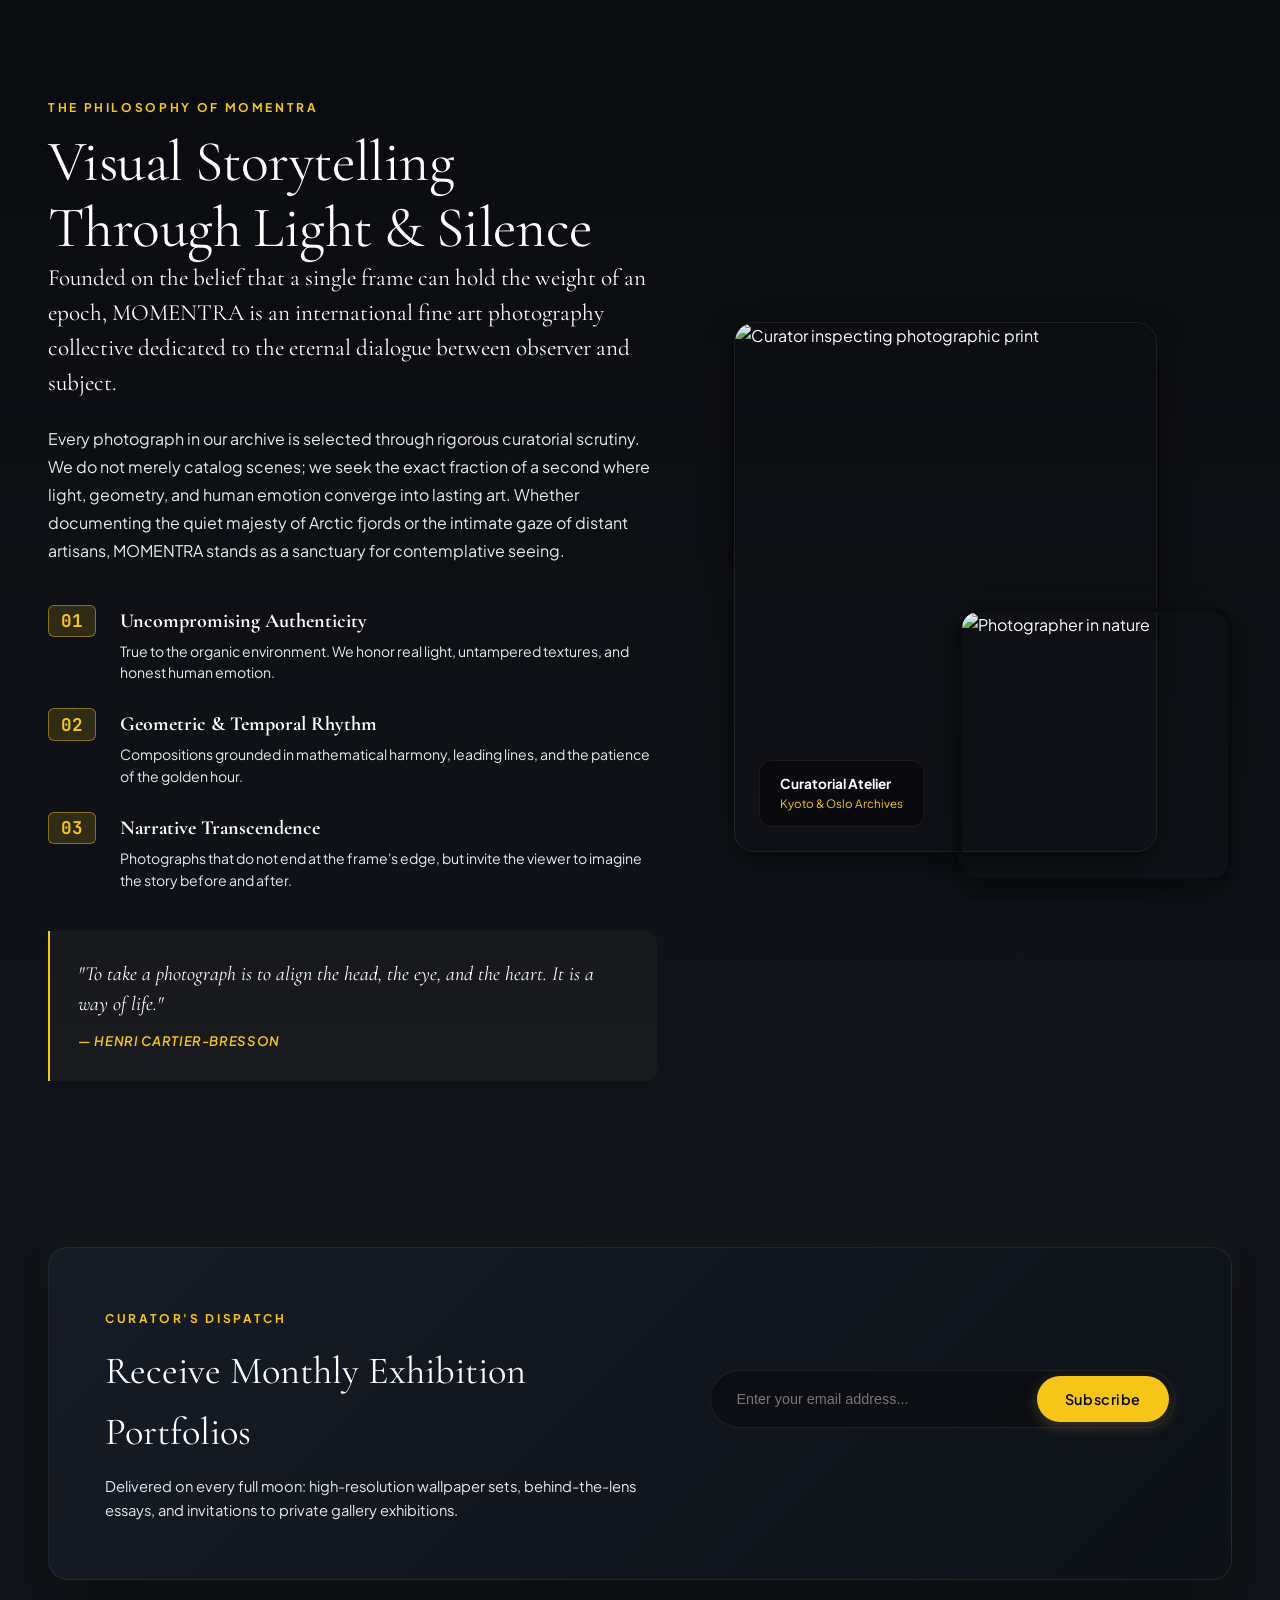
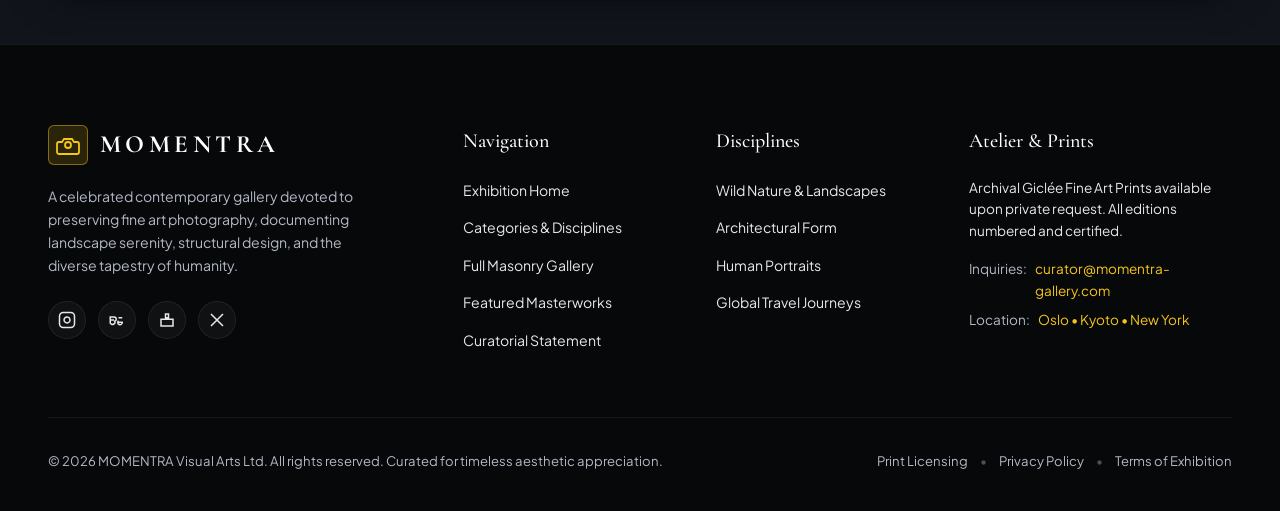
==== commit df2623a8: "Apply strict white and yellow palette, bold hero title, and white normal-weight hero paragraph" ====
--- a/index.html
+++ b/index.html
@@ -16,7 +16,7 @@
   <!-- Google Fonts -->
   <link rel="preconnect" href="https://fonts.googleapis.com">
   <link rel="preconnect" href="https://fonts.gstatic.com" crossorigin>
-  <link href="https://fonts.googleapis.com/css2?family=Cormorant+Garamond:ital,wght@0,300;0,400;0,600;0,700;1,400&family=JetBrains+Mono:wght@400;500&family=Plus+Jakarta+Sans:wght@300;400;500;600;700&display=swap" rel="stylesheet">
+  <link href="https://fonts.googleapis.com/css2?family=Cormorant+Garamond:ital,wght@0,400;0,600;0,700;1,400;1,600;1,700&family=JetBrains+Mono:wght@400;500&family=Plus+Jakarta+Sans:wght@300;400;500;600;700&display=swap" rel="stylesheet">
   
   <!-- Stylesheet -->
   <link rel="stylesheet" href="styles.css">
--- a/styles.css
+++ b/styles.css
@@ -7,25 +7,25 @@
    1. CSS CUSTOM PROPERTIES (Design Tokens)
    -------------------------------------------------------------------------- */
 :root {
-  /* Color Palette */
+  /* Color Palette - Strict White & Yellow theme */
   --bg-primary: #0a0b0e;
   --bg-secondary: #11141b;
   --bg-tertiary: #171c26;
-  --bg-card: rgba(23, 28, 38, 0.7);
-  --bg-glass: rgba(17, 20, 27, 0.75);
-  --bg-overlay: rgba(5, 6, 9, 0.92);
-
-  --accent-gold: #e5c07b;
-  --accent-gold-hover: #f3d088;
-  --accent-gold-dim: rgba(229, 192, 123, 0.15);
-  --accent-gold-border: rgba(229, 192, 123, 0.35);
-  --accent-cyan: #7aa2f7;
-  --accent-rose: #f7768e;
-
-  /* Typography */
-  --text-main: #f5f6f8;
-  --text-muted: #9aa0ad;
-  --text-dim: #646b79;
+  --bg-card: rgba(23, 28, 38, 0.75);
+  --bg-glass: rgba(17, 20, 27, 0.85);
+  --bg-overlay: rgba(5, 6, 9, 0.94);
+
+  --accent-gold: #f5c518; /* Pure Vibrant Yellow / Gold */
+  --accent-gold-hover: #ffd700;
+  --accent-gold-dim: rgba(245, 197, 24, 0.15);
+  --accent-gold-border: rgba(245, 197, 24, 0.45);
+  --accent-cyan: #f5c518;
+  --accent-rose: #f5c518;
+
+  /* Typography - Strict White & Yellow */
+  --text-main: #ffffff;
+  --text-muted: #e6e8ec;
+  --text-dim: #b2b8c5;
   --text-inverse: #0a0b0e;
 
   --font-serif: 'Cormorant Garamond', Garamond, Georgia, serif;
@@ -278,13 +278,13 @@
   font-size: 1.55rem;
   font-weight: 700;
   letter-spacing: 0.18em;
-  color: var(--text-main);
+  color: #ffffff;
   line-height: 1;
 }
 
 .logo-sub {
   font-size: 0.62rem;
-  font-weight: 600;
+  font-weight: 700;
   letter-spacing: 0.28em;
   color: var(--accent-gold);
   margin-top: 2px;
@@ -363,10 +363,10 @@
   height: 18px;
   padding: 0 4px;
   font-size: 0.7rem;
-  font-weight: 700;
+  font-weight: 800;
   border-radius: var(--radius-pill);
-  background: var(--accent-rose);
-  color: #fff;
+  background: var(--accent-gold);
+  color: #0a0b0e;
 }
 
 /* Mobile Toggle Hamburger */
@@ -532,7 +532,7 @@
   background: 
     linear-gradient(to right, rgba(10, 11, 14, 0.95) 0%, rgba(10, 11, 14, 0.82) 45%, rgba(10, 11, 14, 0.45) 75%, rgba(10, 11, 14, 0.75) 100%),
     linear-gradient(to bottom, rgba(10, 11, 14, 0.7) 0%, transparent 25%, transparent 60%, rgba(10, 11, 14, 0.98) 100%),
-    radial-gradient(circle at 75% 35%, rgba(122, 162, 247, 0.12) 0%, transparent 60%);
+    radial-gradient(circle at 75% 35%, rgba(245, 197, 24, 0.12) 0%, transparent 60%);
 }
 
 .hero-container {
@@ -575,29 +575,29 @@
 .hero-title {
   font-family: var(--font-serif);
   font-size: clamp(3rem, 6vw, 5.2rem);
-  font-weight: 300;
-  line-height: 1.05;
-  letter-spacing: -0.02em;
+  font-weight: 700;
+  line-height: 1.08;
+  letter-spacing: -0.01em;
   margin-bottom: 1.5rem;
-  color: var(--text-main);
-  text-shadow: 0 4px 30px rgba(0, 0, 0, 0.7);
+  color: #ffffff;
+  text-shadow: 0 4px 30px rgba(0, 0, 0, 0.85);
 }
 
 .title-italic {
   font-style: italic;
-  font-weight: 400;
-  color: var(--accent-gold);
-  text-shadow: 0 0 30px rgba(229, 192, 123, 0.35);
+  font-weight: 700;
+  color: var(--accent-gold);
+  text-shadow: 0 0 35px rgba(245, 197, 24, 0.45);
 }
 
 .hero-description {
   font-size: clamp(1.05rem, 1.3vw, 1.22rem);
-  color: rgba(245, 246, 248, 0.88);
+  color: #ffffff;
   line-height: 1.75;
-  font-weight: 300;
+  font-weight: 400;
   max-width: 660px;
   margin-bottom: 2.25rem;
-  text-shadow: 0 2px 10px rgba(0, 0, 0, 0.6);
+  text-shadow: 0 2px 10px rgba(0, 0, 0, 0.7);
 }
 
 .hero-cta-group {
@@ -669,8 +669,8 @@
   width: 8px;
   height: 8px;
   border-radius: 50%;
-  background: var(--accent-cyan);
-  box-shadow: 0 0 10px var(--accent-cyan);
+  background: var(--accent-gold);
+  box-shadow: 0 0 10px var(--accent-gold);
   animation: pulse-dot 2s infinite ease-in-out;
 }
 
@@ -1066,14 +1066,14 @@
 }
 
 .card-fav-btn:hover {
-  color: var(--accent-rose);
+  color: var(--accent-gold);
   transform: scale(1.1);
   background: rgba(10, 11, 14, 0.95);
 }
 
 .card-fav-btn.is-active {
-  color: var(--accent-rose);
-  fill: var(--accent-rose);
+  color: var(--accent-gold);
+  fill: var(--accent-gold);
 }
 
 .card-fav-btn.is-active svg {
@@ -1581,11 +1581,11 @@
 }
 
 .form-feedback.success {
-  color: #10b981;
+  color: var(--accent-gold);
 }
 
 .form-feedback.error {
-  color: var(--accent-rose);
+  color: #ffffff;
 }
 
 @media (max-width: 850px) {
@@ -1904,9 +1904,9 @@
 }
 
 .lb-close-btn:hover {
-  background: rgba(247, 118, 142, 0.2);
-  border-color: var(--accent-rose);
-  color: var(--accent-rose);
+  background: rgba(245, 197, 24, 0.2);
+  border-color: var(--accent-gold);
+  color: var(--accent-gold);
 }
 
 /* Lightbox Stage (Image Viewport & Nav Arrows) */
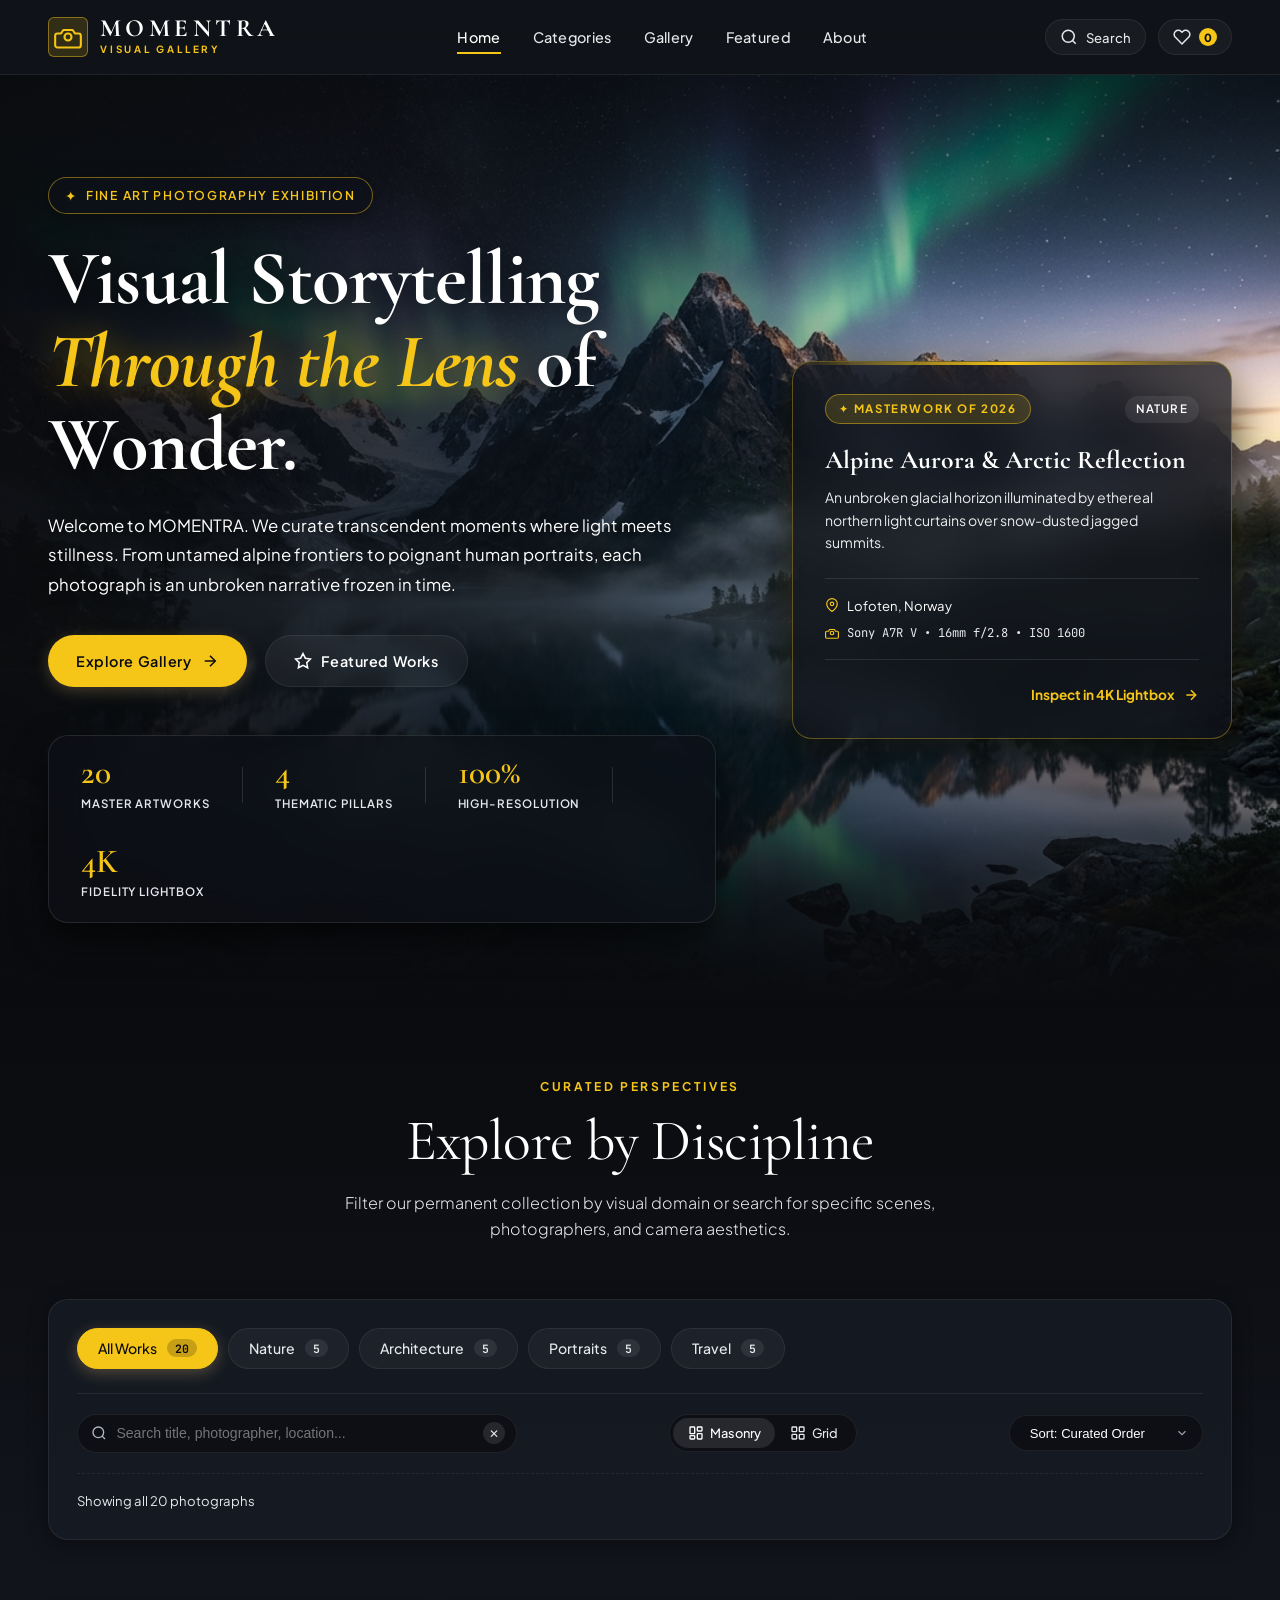
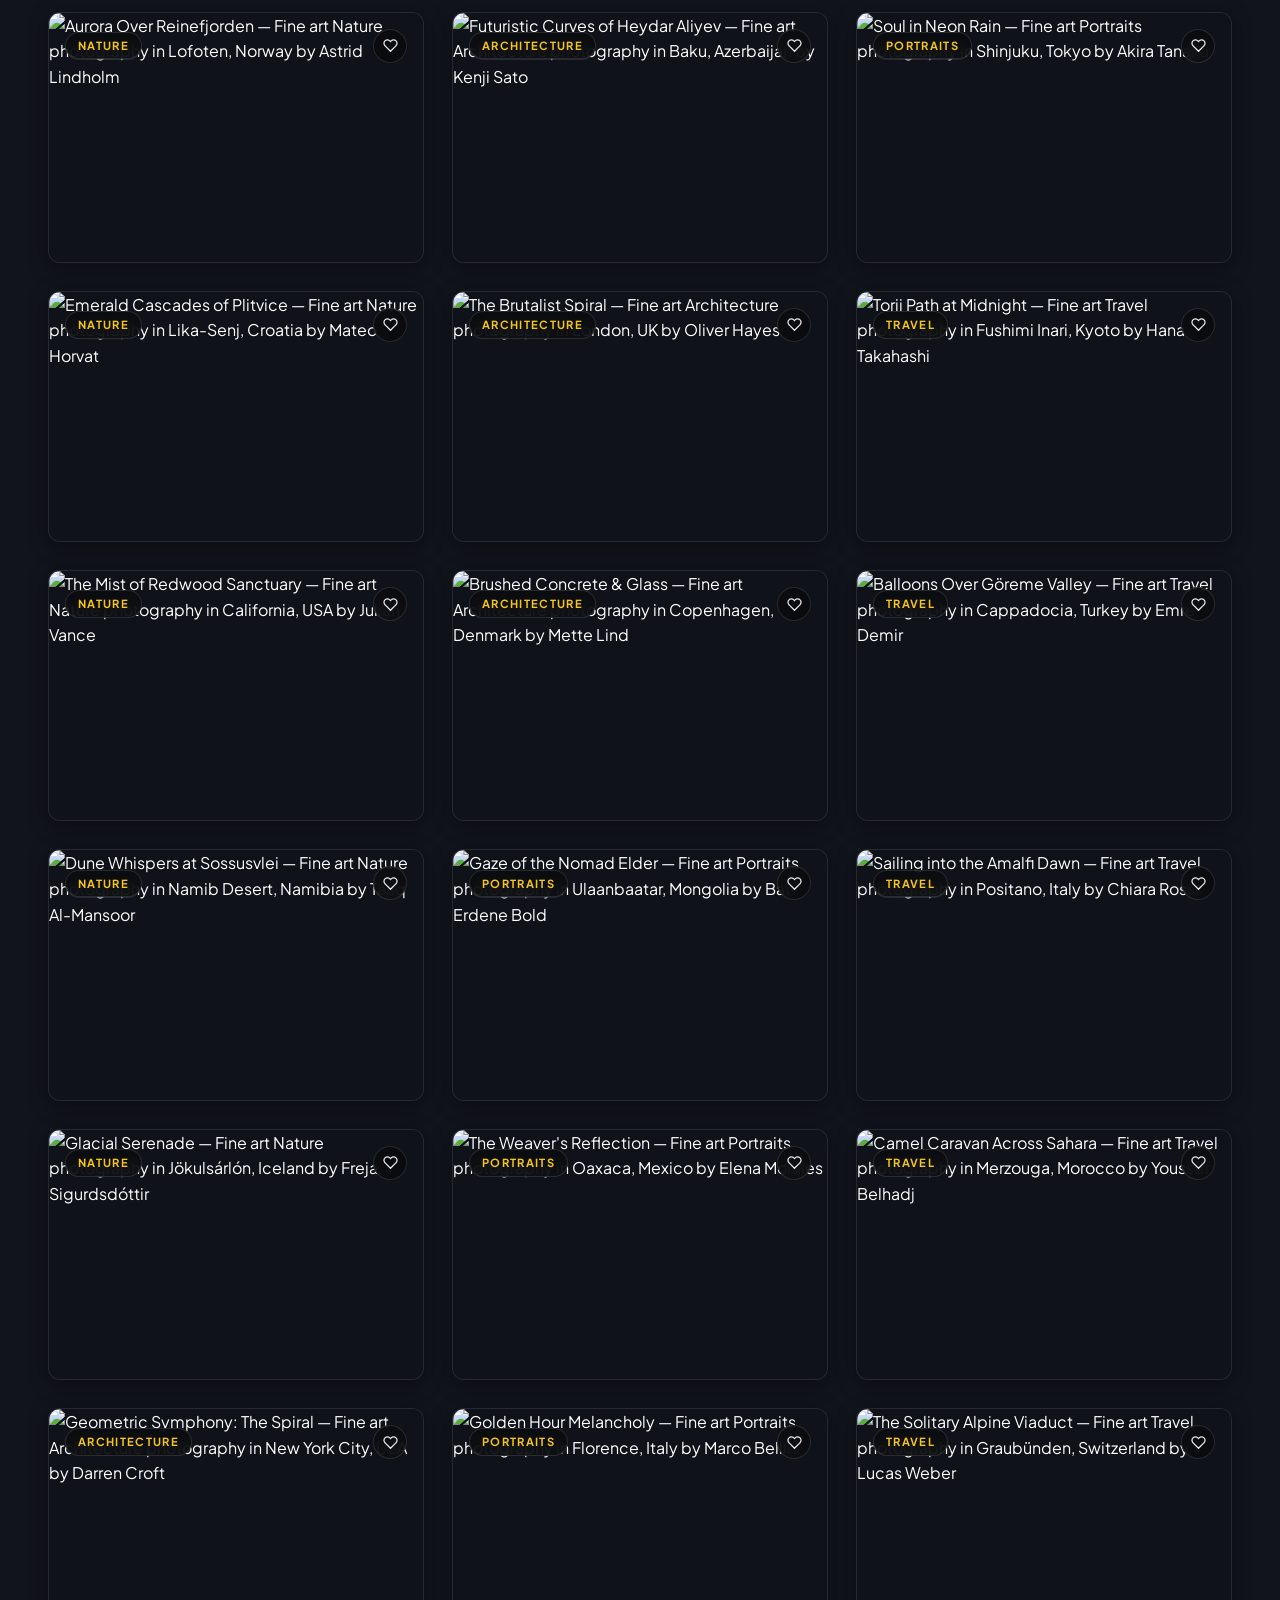
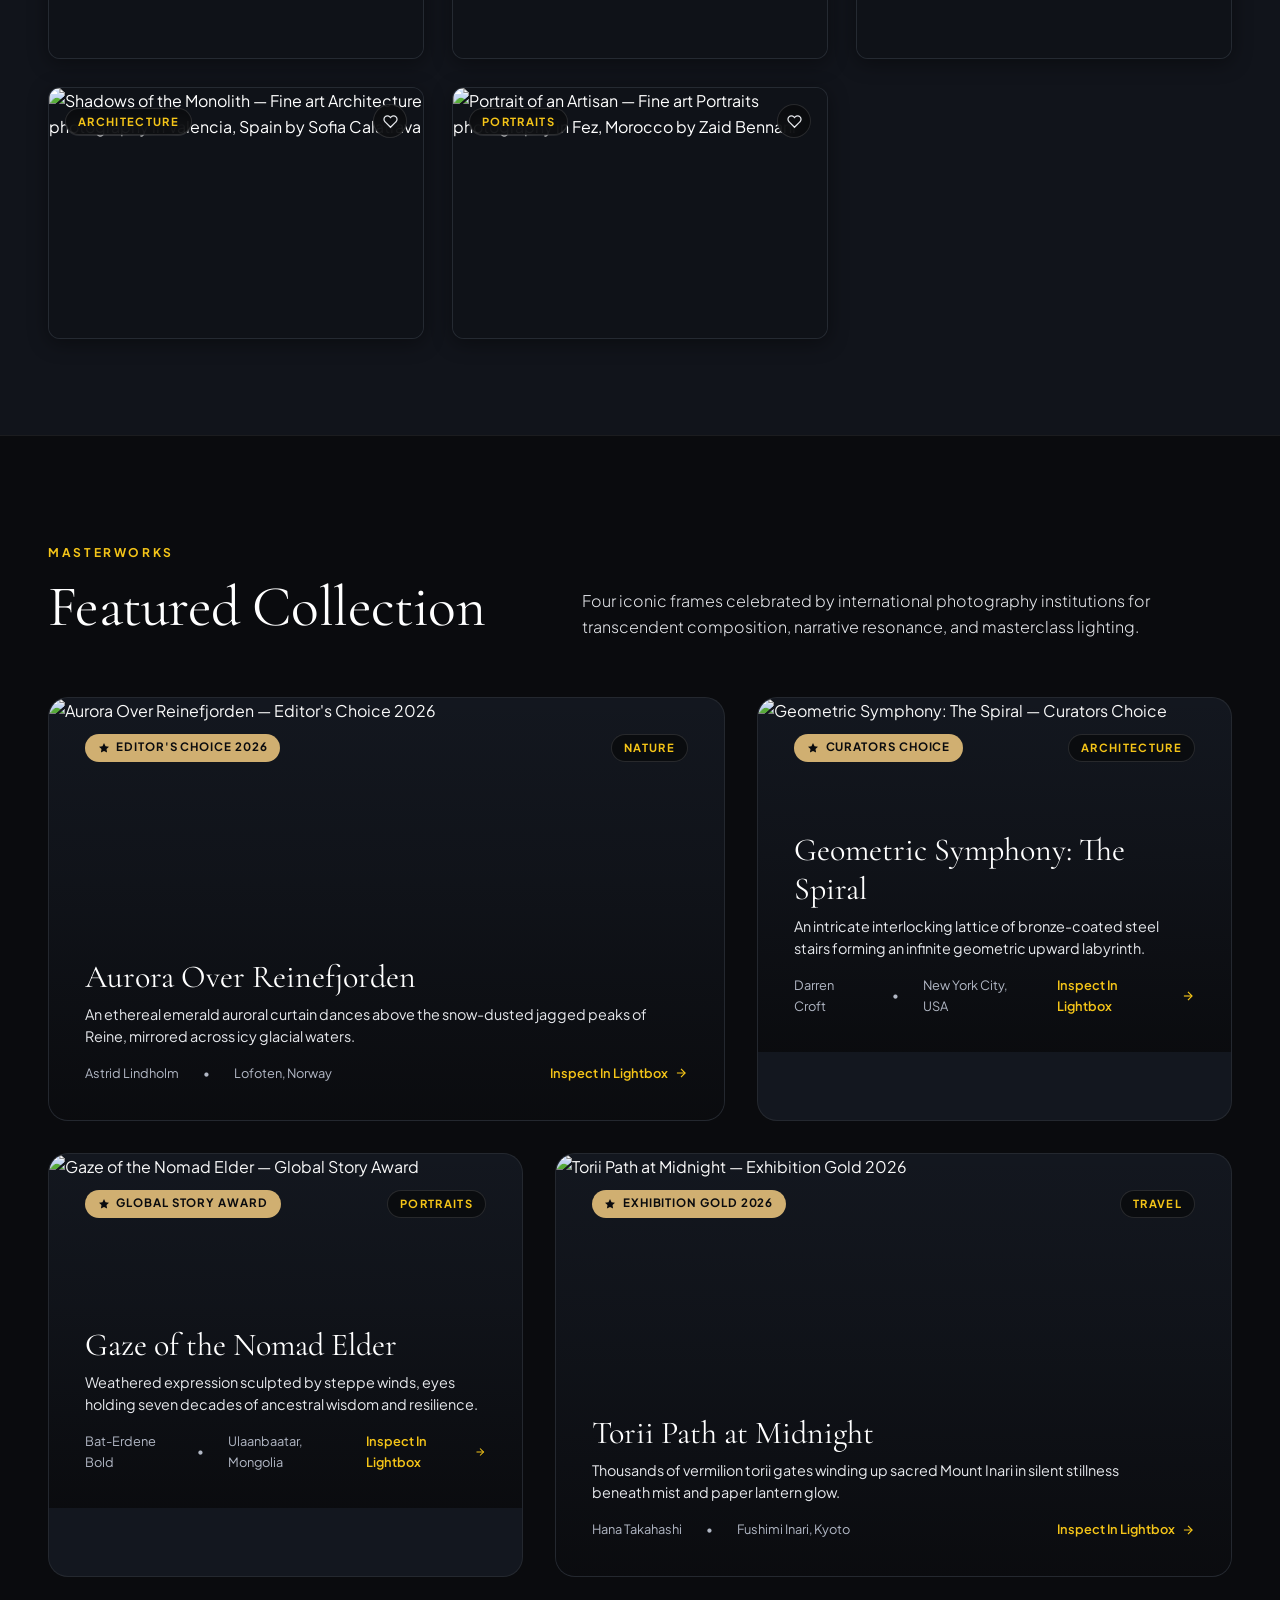
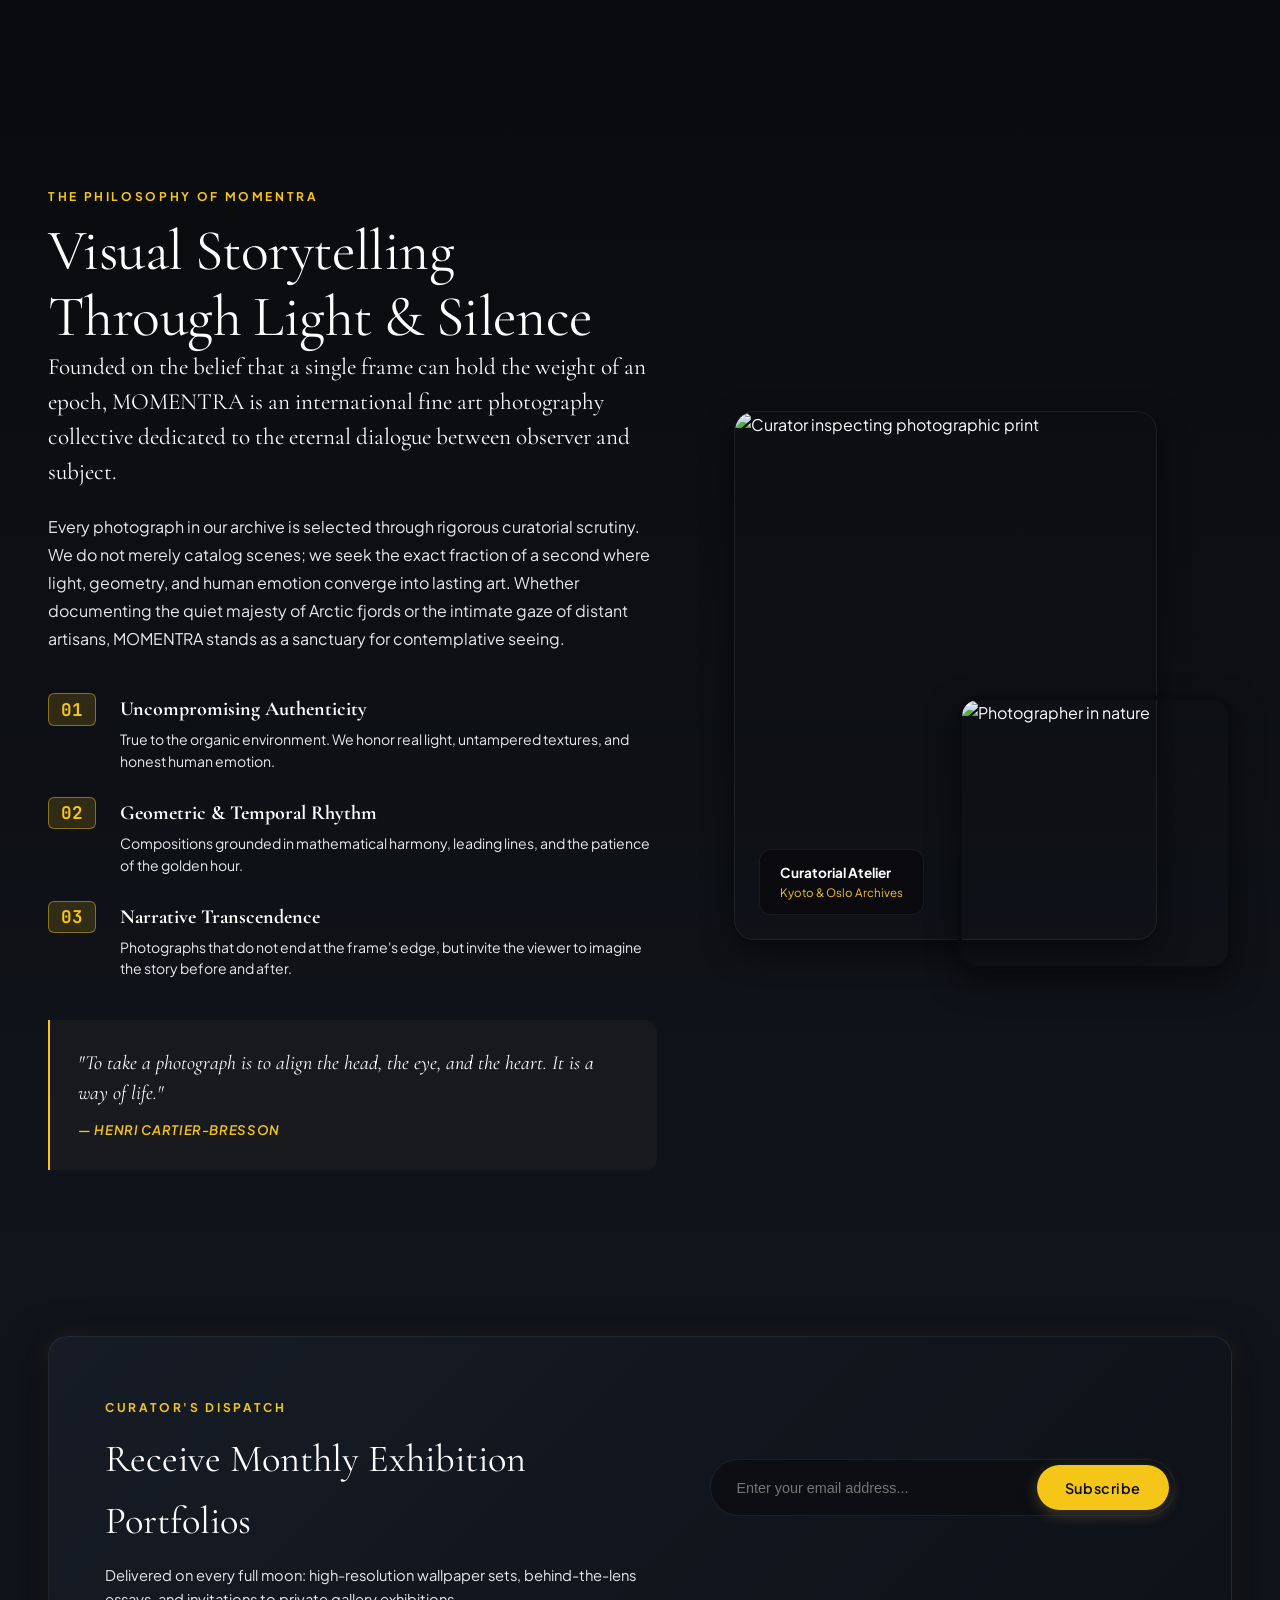
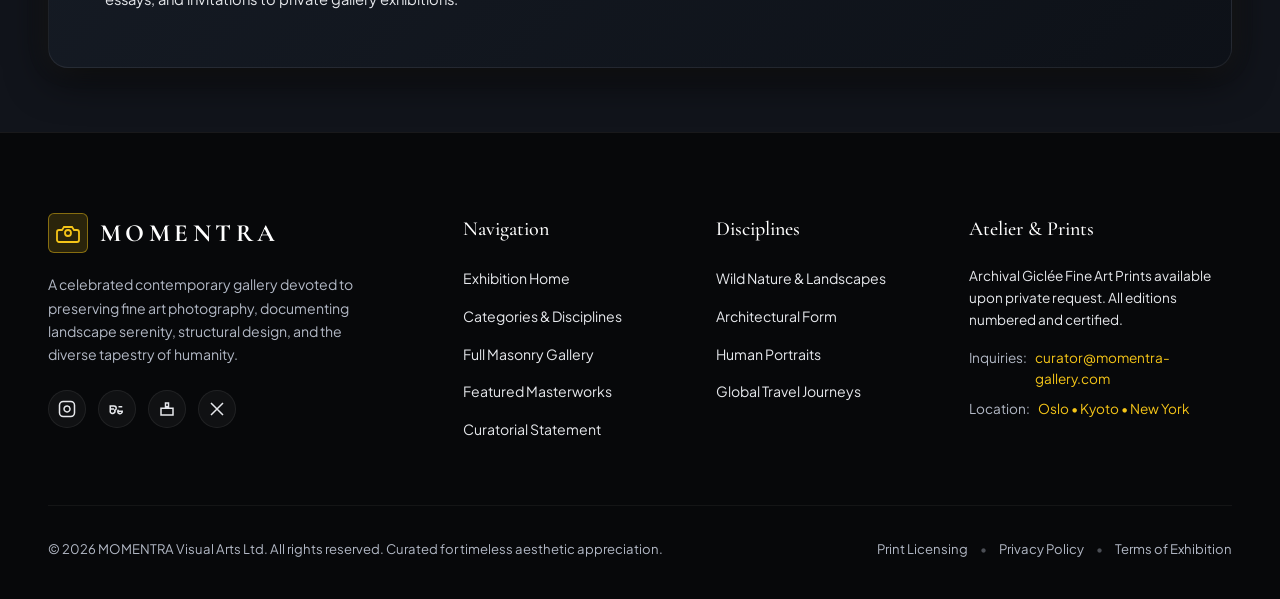
==== commit b6698c81: "Eliminate empty space on right side of hero section with 2-column balanced layout, clear right overl" ====
--- a/index.html
+++ b/index.html
@@ -182,12 +182,45 @@
           </div>
         </div>
 
-        <!-- Curatorial Photo Credit Badge -->
-        <div class="hero-curatorial-credit" aria-hidden="true">
-          <span class="credit-dot"></span>
-          <div class="credit-info">
-            <span class="credit-title">Alpine Aurora • Arctic Sanctuary</span>
-            <span class="credit-sub">Fine Art Master Series 2026</span>
+        <!-- Hero Right Side: VIP Showcase Card filling the right side -->
+        <div class="hero-showcase-panel">
+          <div class="hero-showcase-glass-card" id="hero-feature-card" tabindex="0" role="button" aria-label="Inspect Masterwork in 4K Lightbox">
+            <div class="showcase-card-top">
+              <span class="showcase-pill">✦ MASTERWORK OF 2026</span>
+              <span class="showcase-cat">Nature</span>
+            </div>
+
+            <div class="showcase-card-body">
+              <h3 class="showcase-card-title">Alpine Aurora & Arctic Reflection</h3>
+              <p class="showcase-card-desc">An unbroken glacial horizon illuminated by ethereal northern light curtains over snow-dusted jagged summits.</p>
+              
+              <div class="showcase-card-specs">
+                <span class="spec-item">
+                  <svg width="14" height="14" viewBox="0 0 24 24" fill="none" stroke="currentColor" stroke-width="2">
+                    <path d="M21 10c0 7-9 13-9 13s-9-6-9-13a9 9 0 0 1 18 0z"></path>
+                    <circle cx="12" cy="10" r="3"></circle>
+                  </svg>
+                  Lofoten, Norway
+                </span>
+                <span class="spec-item mono-text">
+                  <svg width="14" height="14" viewBox="0 0 24 24" fill="none" stroke="currentColor" stroke-width="2">
+                    <circle cx="12" cy="12" r="3"></circle>
+                    <path d="M3 9h3l2-3h8l2 3h3a2 2 0 0 1 2 2v8a2 2 0 0 1-2 2H3a2 2 0 0 1-2-2V11a2 2 0 0 1 2-2z"></path>
+                  </svg>
+                  Sony A7R V • 16mm f/2.8 • ISO 1600
+                </span>
+              </div>
+            </div>
+
+            <div class="showcase-card-footer">
+              <span class="showcase-action-btn">
+                <span>Inspect in 4K Lightbox</span>
+                <svg width="16" height="16" viewBox="0 0 24 24" fill="none" stroke="currentColor" stroke-width="2.2">
+                  <line x1="5" y1="12" x2="19" y2="12"></line>
+                  <polyline points="12 5 19 12 12 19"></polyline>
+                </svg>
+              </span>
+            </div>
           </div>
         </div>
 
--- a/styles.css
+++ b/styles.css
@@ -515,35 +515,33 @@
   width: 100%;
   height: 100%;
   object-fit: cover;
-  object-position: center;
+  object-position: 75% center;
   transform: scale(1.03);
   animation: heroKenBurns 28s infinite alternate ease-in-out;
 }
 
 @keyframes heroKenBurns {
   0% { transform: scale(1.02) translate(0, 0); }
-  50% { transform: scale(1.07) translate(-1%, -1%); }
-  100% { transform: scale(1.04) translate(1%, 0.5%); }
+  50% { transform: scale(1.06) translate(-1%, -1%); }
+  100% { transform: scale(1.03) translate(1%, 0.5%); }
 }
 
 .hero-bg-overlay {
   position: absolute;
   inset: 0;
   background: 
-    linear-gradient(to right, rgba(10, 11, 14, 0.95) 0%, rgba(10, 11, 14, 0.82) 45%, rgba(10, 11, 14, 0.45) 75%, rgba(10, 11, 14, 0.75) 100%),
-    linear-gradient(to bottom, rgba(10, 11, 14, 0.7) 0%, transparent 25%, transparent 60%, rgba(10, 11, 14, 0.98) 100%),
-    radial-gradient(circle at 75% 35%, rgba(245, 197, 24, 0.12) 0%, transparent 60%);
+    linear-gradient(to right, rgba(10, 11, 14, 0.94) 0%, rgba(10, 11, 14, 0.7) 42%, rgba(10, 11, 14, 0.15) 72%, transparent 95%),
+    linear-gradient(to bottom, rgba(10, 11, 14, 0.6) 0%, transparent 25%, transparent 65%, rgba(10, 11, 14, 0.98) 100%);
 }
 
 .hero-container {
   position: relative;
   z-index: 2;
   width: 100%;
-  display: flex;
-  align-items: flex-end;
-  justify-content: space-between;
-  gap: 2.5rem;
-  flex-wrap: wrap;
+  display: grid;
+  grid-template-columns: 1.18fr 0.82fr;
+  align-items: center;
+  gap: clamp(2rem, 4vw, 4rem);
 }
 
 .hero-content {
@@ -650,49 +648,135 @@
   background: rgba(255, 255, 255, 0.12);
 }
 
-/* Curatorial Photo Credit Badge */
-.hero-curatorial-credit {
+/* Hero Right Side: VIP Showcase Card (Fills right space) */
+.hero-showcase-panel {
+  display: flex;
+  justify-content: flex-end;
+  width: 100%;
+}
+
+.hero-showcase-glass-card {
+  width: 100%;
+  max-width: 440px;
+  background: rgba(14, 17, 24, 0.72);
+  backdrop-filter: blur(24px);
+  -webkit-backdrop-filter: blur(24px);
+  border: 1px solid rgba(245, 197, 24, 0.35);
+  border-radius: var(--radius-lg);
+  padding: 2rem;
+  box-shadow: 0 20px 50px rgba(0, 0, 0, 0.75), 0 0 30px rgba(245, 197, 24, 0.1);
+  transition: all var(--transition-normal);
+  cursor: pointer;
+  position: relative;
+  overflow: hidden;
+}
+
+.hero-showcase-glass-card::before {
+  content: '';
+  position: absolute;
+  top: 0;
+  left: 0;
+  right: 0;
+  height: 3px;
+  background: linear-gradient(90deg, transparent, var(--accent-gold), transparent);
+}
+
+.hero-showcase-glass-card:hover {
+  transform: translateY(-6px);
+  border-color: var(--accent-gold);
+  box-shadow: 0 25px 60px rgba(0, 0, 0, 0.85), 0 0 40px rgba(245, 197, 24, 0.2);
+}
+
+.showcase-card-top {
+  display: flex;
+  align-items: center;
+  justify-content: space-between;
+  margin-bottom: 1.25rem;
+}
+
+.showcase-pill {
+  font-size: 0.72rem;
+  font-weight: 700;
+  letter-spacing: 0.14em;
+  text-transform: uppercase;
+  color: var(--accent-gold);
+  background: var(--accent-gold-dim);
+  border: 1px solid var(--accent-gold-border);
+  padding: 0.3rem 0.8rem;
+  border-radius: var(--radius-pill);
+}
+
+.showcase-cat {
+  font-size: 0.72rem;
+  font-weight: 600;
+  letter-spacing: 0.1em;
+  text-transform: uppercase;
+  color: #ffffff;
+  background: rgba(255, 255, 255, 0.08);
+  padding: 0.25rem 0.7rem;
+  border-radius: var(--radius-pill);
+}
+
+.showcase-card-title {
+  font-family: var(--font-serif);
+  font-size: 1.6rem;
+  font-weight: 700;
+  color: #ffffff;
+  line-height: 1.25;
+  margin-bottom: 0.6rem;
+}
+
+.showcase-card-desc {
+  font-size: 0.88rem;
+  color: #ffffff;
+  line-height: 1.6;
+  margin-bottom: 1.5rem;
+  font-weight: 400;
+  opacity: 0.9;
+}
+
+.showcase-card-specs {
+  display: flex;
+  flex-direction: column;
+  gap: 0.5rem;
+  padding: 1rem 0;
+  border-top: 1px solid rgba(255, 255, 255, 0.1);
+  border-bottom: 1px solid rgba(255, 255, 255, 0.1);
+  margin-bottom: 1.5rem;
+  font-size: 0.82rem;
+  color: #ffffff;
+}
+
+.spec-item {
   display: inline-flex;
   align-items: center;
-  gap: 0.85rem;
-  padding: 0.75rem 1.4rem;
-  background: rgba(14, 17, 24, 0.75);
-  backdrop-filter: blur(18px);
-  -webkit-backdrop-filter: blur(18px);
-  border: 1px solid rgba(255, 255, 255, 0.12);
-  border-radius: var(--radius-pill);
-  box-shadow: 0 10px 30px rgba(0, 0, 0, 0.5);
-  margin-bottom: 0.5rem;
-}
-
-.credit-dot {
-  width: 8px;
-  height: 8px;
-  border-radius: 50%;
-  background: var(--accent-gold);
-  box-shadow: 0 0 10px var(--accent-gold);
-  animation: pulse-dot 2s infinite ease-in-out;
-}
-
-.credit-info {
-  display: flex;
-  flex-direction: column;
-}
-
-.credit-title {
-  font-family: var(--font-serif);
-  font-size: 0.98rem;
-  font-weight: 500;
-  color: var(--text-main);
-  letter-spacing: 0.02em;
-}
-
-.credit-sub {
-  font-size: 0.68rem;
-  font-weight: 600;
-  letter-spacing: 0.12em;
-  text-transform: uppercase;
-  color: var(--accent-gold);
+  gap: 0.5rem;
+  color: #ffffff;
+}
+
+.spec-item svg {
+  color: var(--accent-gold);
+}
+
+.showcase-card-footer {
+  display: flex;
+  align-items: center;
+  justify-content: flex-end;
+}
+
+.showcase-action-btn {
+  display: inline-flex;
+  align-items: center;
+  gap: 0.5rem;
+  font-size: 0.85rem;
+  font-weight: 700;
+  color: var(--accent-gold);
+  transition: gap var(--transition-fast), color var(--transition-fast);
+}
+
+.hero-showcase-glass-card:hover .showcase-action-btn {
+  gap: 0.75rem;
+  color: #ffffff;
 }
 
 @media (max-width: 960px) {
@@ -701,8 +785,14 @@
     padding: clamp(3rem, 7vw, 5rem) 0;
   }
   .hero-container {
-    flex-direction: column;
-    align-items: flex-start;
+    grid-template-columns: 1fr;
+    gap: 3rem;
+  }
+  .hero-showcase-panel {
+    justify-content: flex-start;
+  }
+  .hero-showcase-glass-card {
+    max-width: 100%;
   }
   .hero-stats-grid {
     width: 100%;
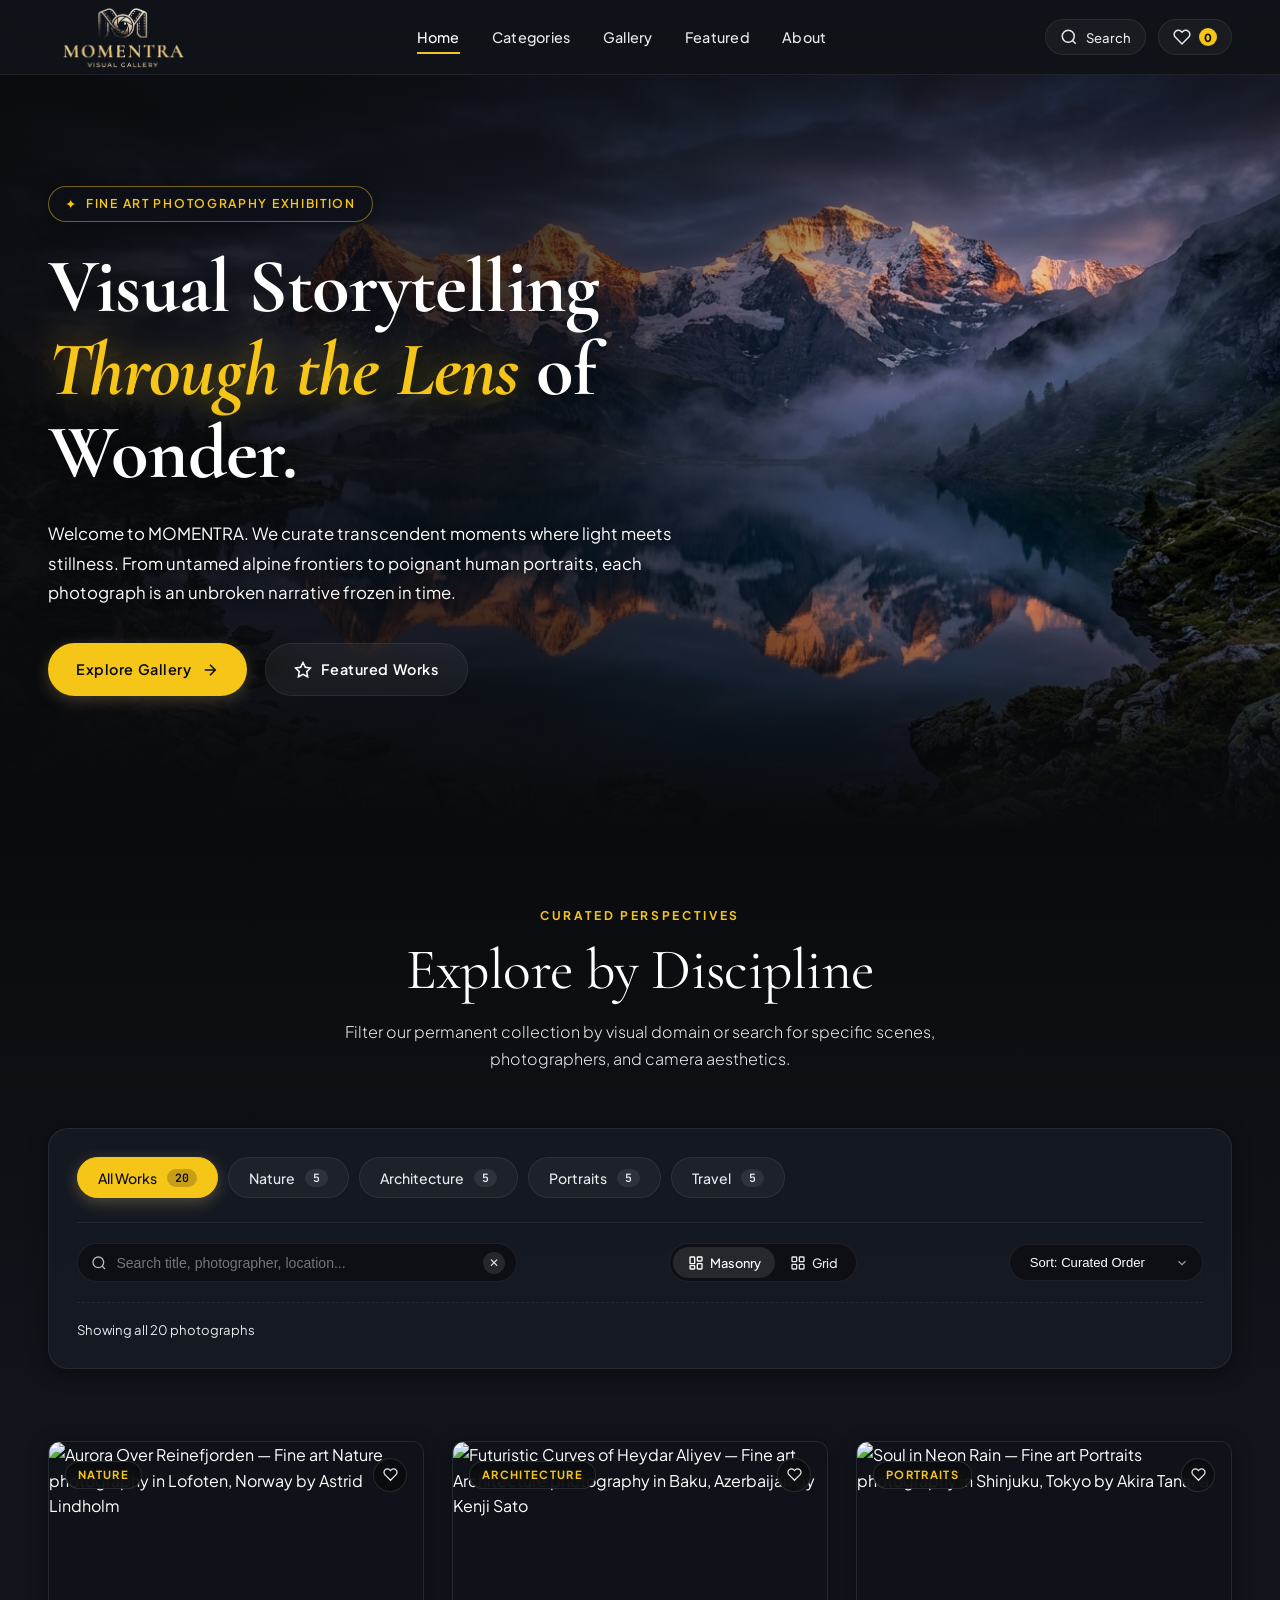
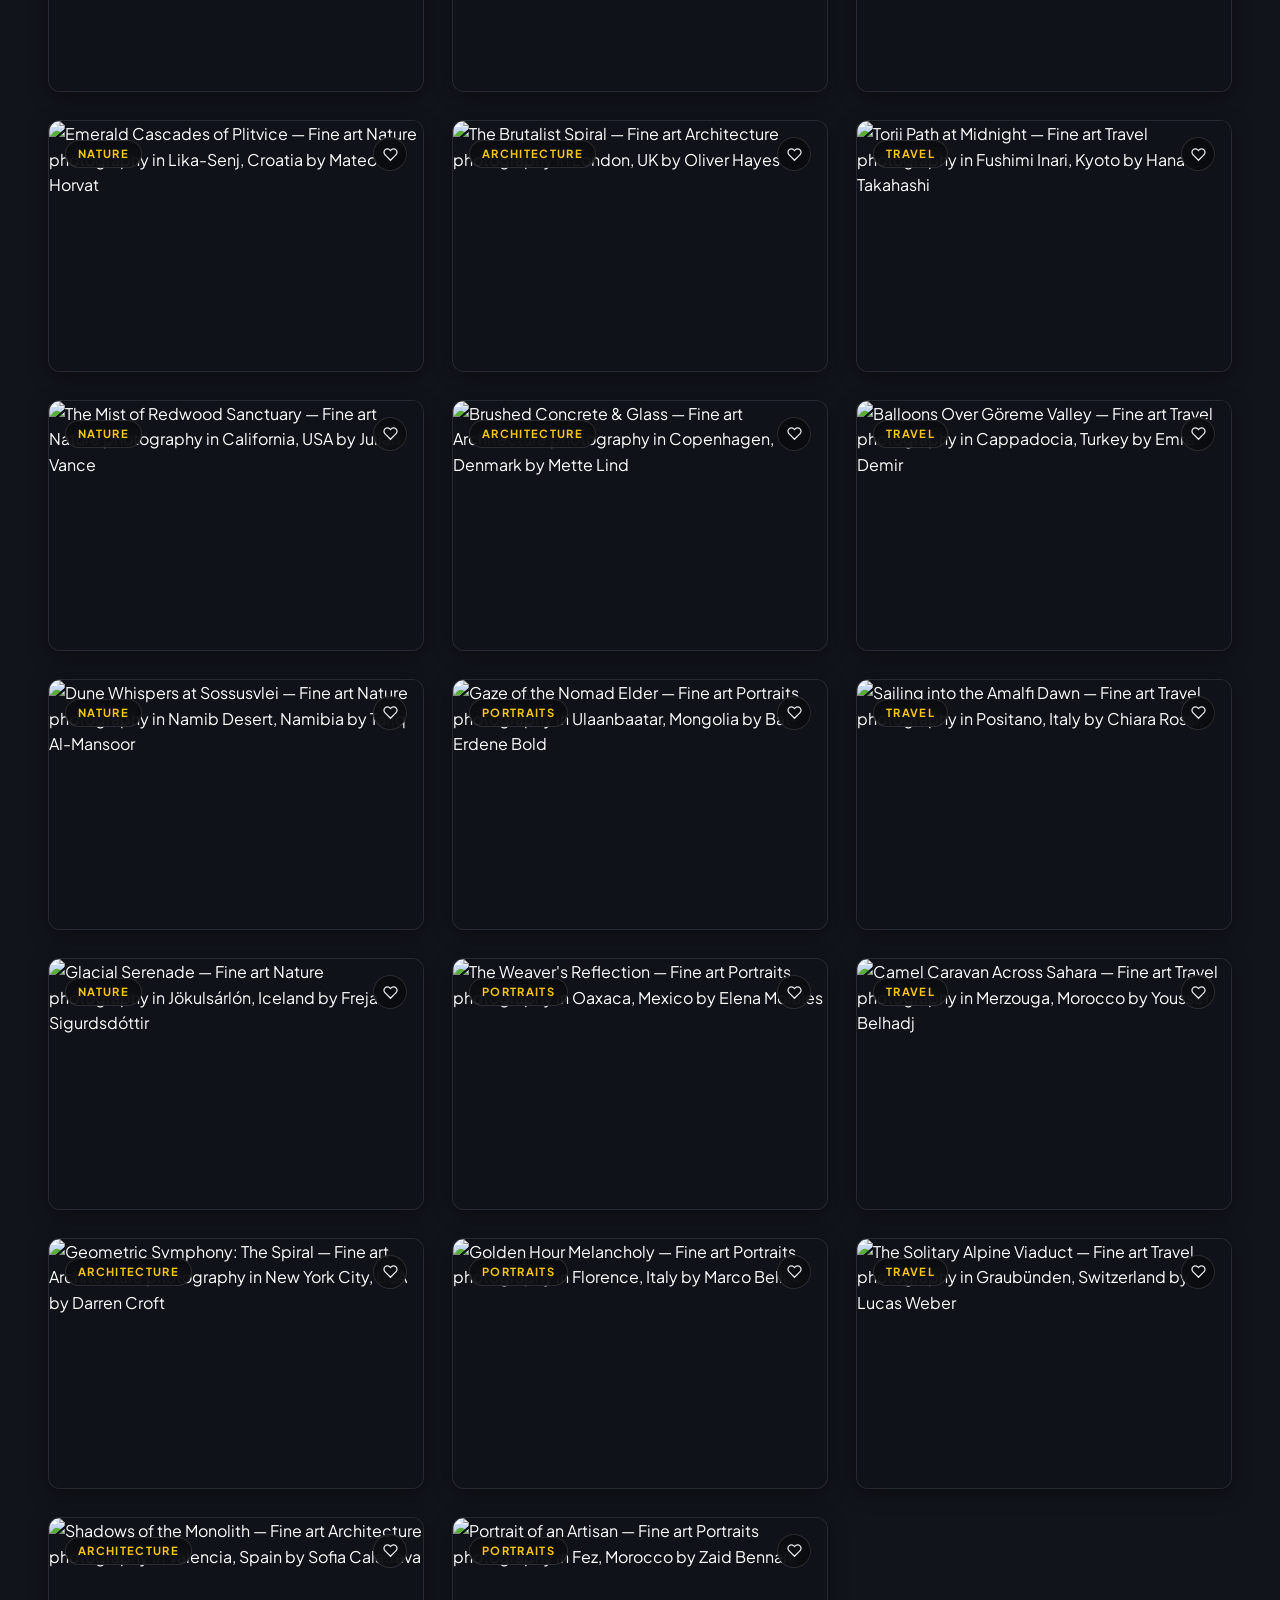
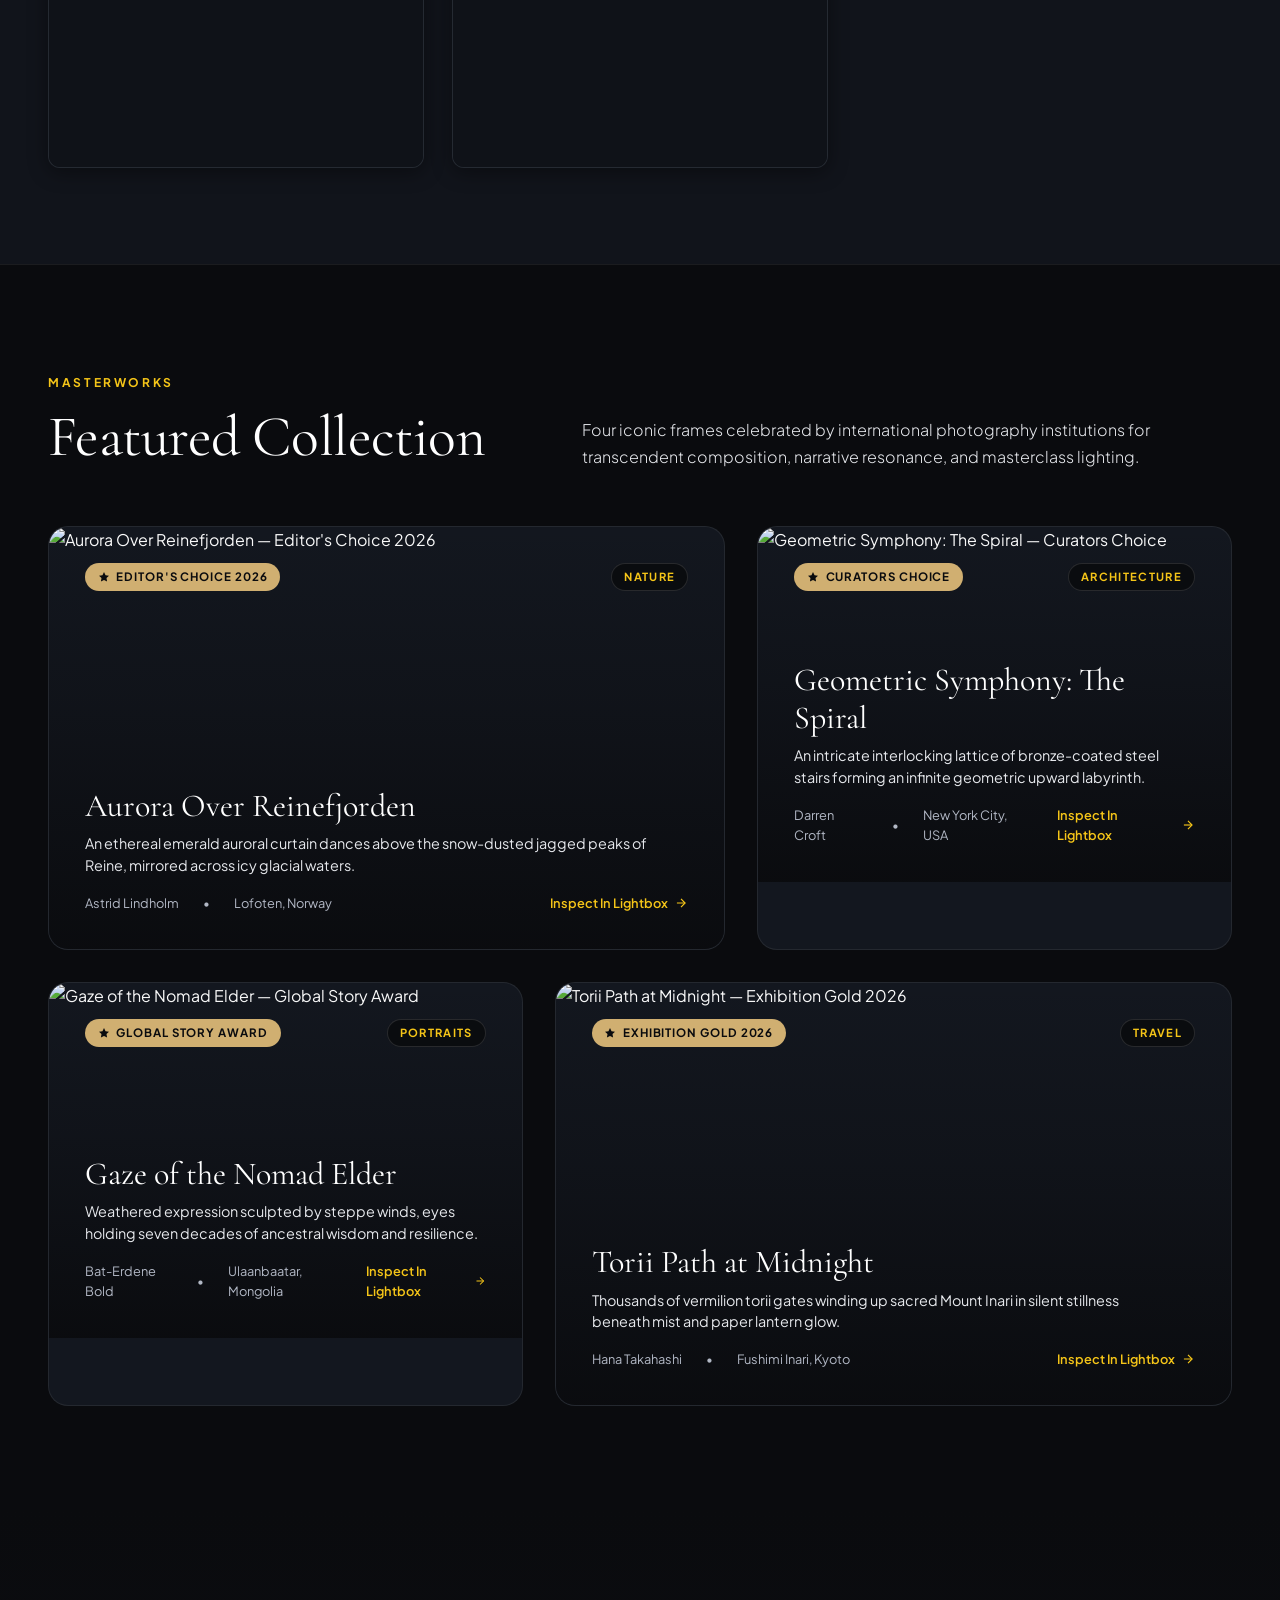
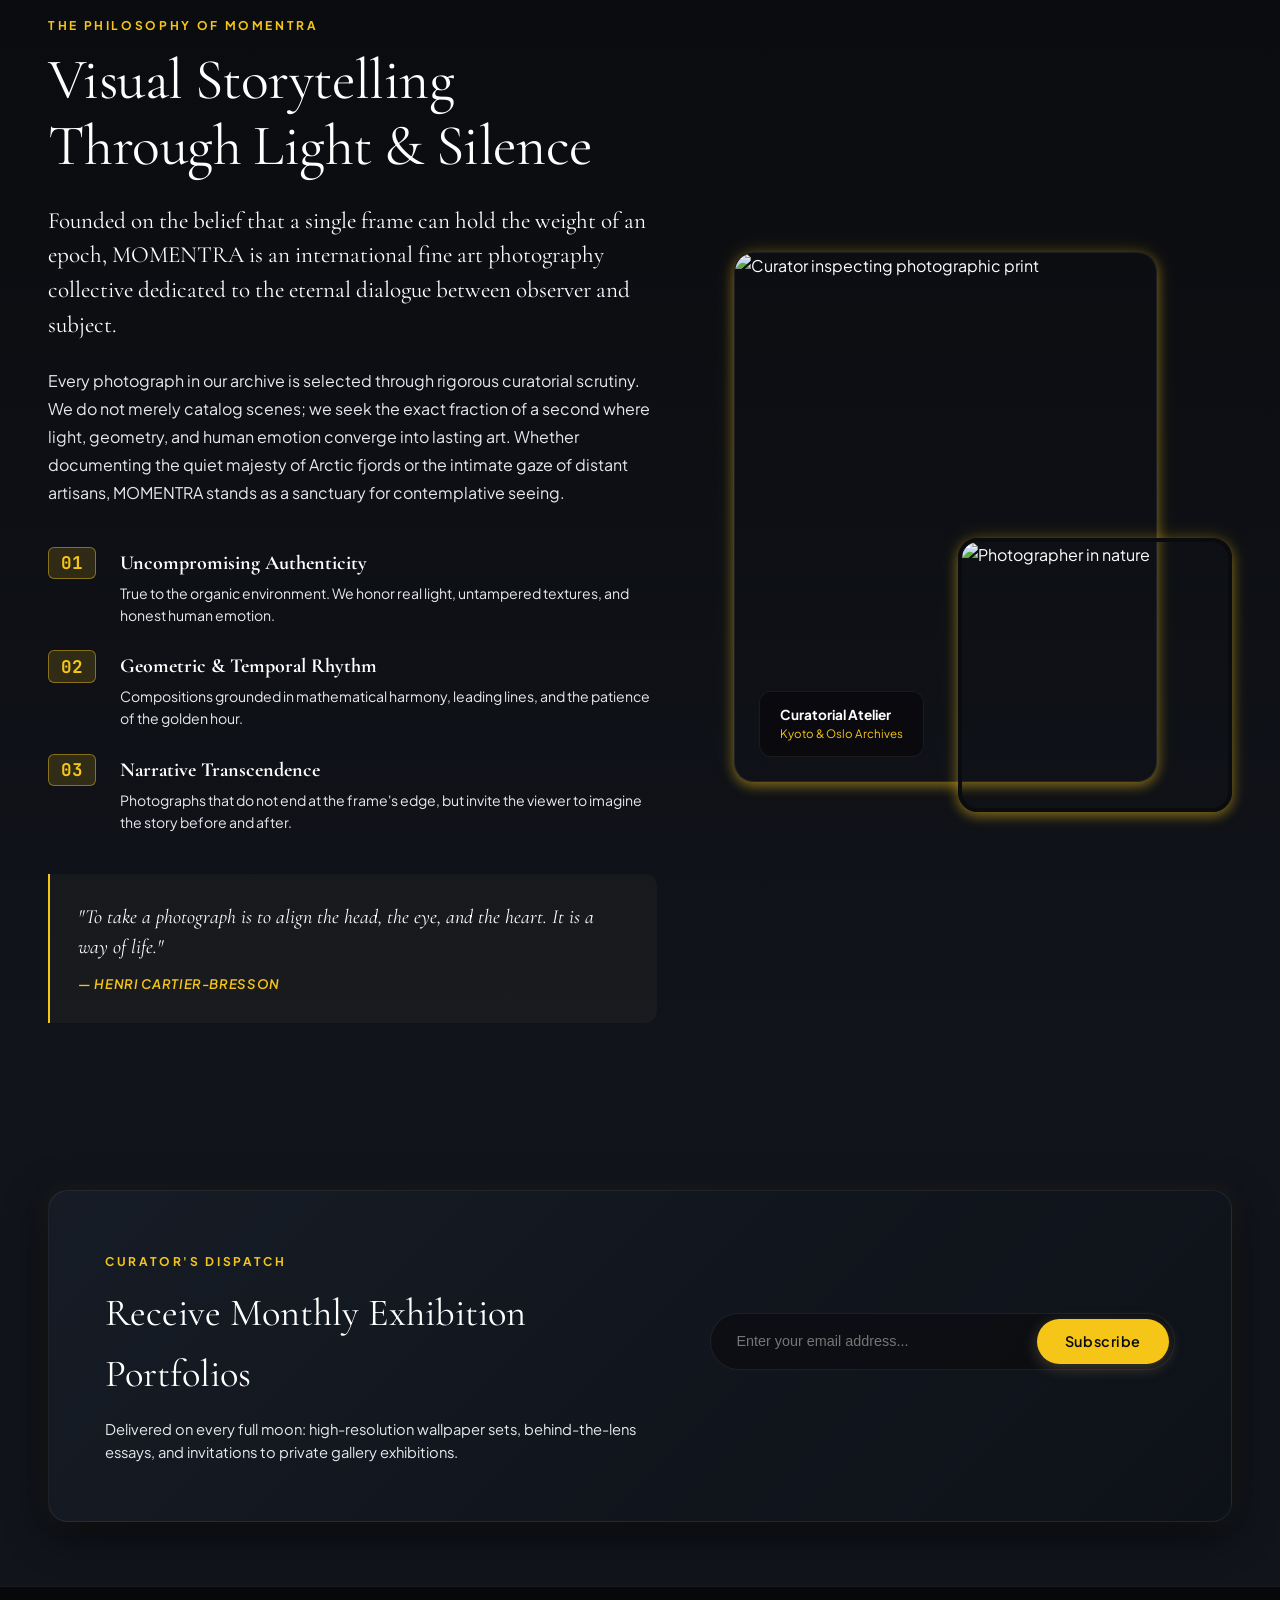
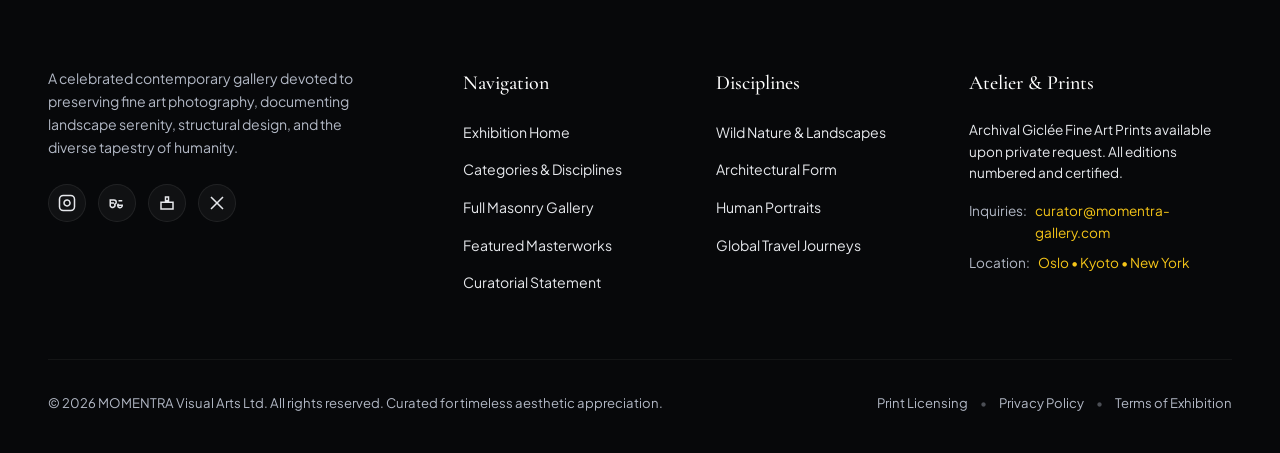
==== commit 785ced51: "Launch Momentra visual gallery website" ====
--- a/index.html
+++ b/index.html
@@ -1,46 +1,42 @@
 <!DOCTYPE html>
 <html lang="en">
+
 <head>
   <meta charset="UTF-8">
   <meta name="viewport" content="width=device-width, initial-scale=1.0">
   <title>MOMENTRA — Fine Art Photography & Visual Storytelling</title>
-  <meta name="description" content="Explore MOMENTRA, a curated photography exhibition capturing the world through timeless visual storytelling across Nature, Architecture, Portraits, and Travel.">
-  <meta name="keywords" content="photography, image gallery, masonry gallery, fine art photography, nature photography, portraits, travel, architecture">
+  <meta name="description"
+    content="Explore MOMENTRA, a curated photography exhibition capturing the world through timeless visual storytelling across Nature, Architecture, Portraits, and Travel.">
+  <meta name="keywords"
+    content="photography, image gallery, masonry gallery, fine art photography, nature photography, portraits, travel, architecture">
   <meta name="theme-color" content="#0a0b0e">
 
   <!-- Open Graph / Meta -->
   <meta property="og:type" content="website">
   <meta property="og:title" content="MOMENTRA — Fine Art Photography Gallery">
-  <meta property="og:description" content="A curated visual storytelling gallery celebrating light, geometry, and human emotion across the globe.">
-  
+  <meta property="og:description"
+    content="A curated visual storytelling gallery celebrating light, geometry, and human emotion across the globe.">
+
   <!-- Google Fonts -->
   <link rel="preconnect" href="https://fonts.googleapis.com">
   <link rel="preconnect" href="https://fonts.gstatic.com" crossorigin>
-  <link href="https://fonts.googleapis.com/css2?family=Cormorant+Garamond:ital,wght@0,400;0,600;0,700;1,400;1,600;1,700&family=JetBrains+Mono:wght@400;500&family=Plus+Jakarta+Sans:wght@300;400;500;600;700&display=swap" rel="stylesheet">
-  
+  <link
+    href="https://fonts.googleapis.com/css2?family=Cormorant+Garamond:ital,wght@0,400;0,600;0,700;1,400;1,600;1,700&family=JetBrains+Mono:wght@400;500&family=Plus+Jakarta+Sans:wght@300;400;500;600;700&display=swap"
+    rel="stylesheet">
+
   <!-- Stylesheet -->
   <link rel="stylesheet" href="styles.css">
 </head>
+
 <body>
 
 
   <!-- Global Header / Navigation -->
   <header class="site-header" id="site-header">
     <div class="container header-container">
-      <!-- Brand Logo -->
-      <a href="#hero" class="brand-logo" aria-label="MOMENTRA Home">
-        <span class="logo-mark" aria-hidden="true">
-          <svg width="28" height="28" viewBox="0 0 24 24" fill="none" stroke="currentColor" stroke-width="1.8" stroke-linecap="round" stroke-linejoin="round">
-            <circle cx="12" cy="12" r="3"></circle>
-            <path d="M3 9h3l2-3h8l2 3h3a2 2 0 0 1 2 2v8a2 2 0 0 1-2 2H3a2 2 0 0 1-2-2V11a2 2 0 0 1 2-2z"></path>
-          </svg>
-        </span>
-        <span class="logo-text">
-          <span class="logo-name">MOMENTRA</span>
-          <span class="logo-sub">VISUAL GALLERY</span>
-        </span>
+      <a href="index.html" class="brand-logo" aria-label="MOMENTRA Visual Gallery home">
+        <img src="assets/momentra-header-logo.png" alt="Momentra Visual Gallery" class="header-logo">
       </a>
-
       <!-- Desktop Navigation Links -->
       <nav class="desktop-nav" aria-label="Primary Navigation">
         <ul class="nav-list">
@@ -55,7 +51,8 @@
       <!-- Header Tools & Mobile Menu Toggle -->
       <div class="header-tools">
         <!-- Quick Search Toggle / Input in header -->
-        <button type="button" class="tool-btn" id="header-search-btn" aria-label="Search gallery images" title="Search Photographs">
+        <button type="button" class="tool-btn" id="header-search-btn" aria-label="Search gallery images"
+          title="Search Photographs">
           <svg width="18" height="18" viewBox="0 0 24 24" fill="none" stroke="currentColor" stroke-width="2">
             <circle cx="11" cy="11" r="8"></circle>
             <line x1="21" y1="21" x2="16.65" y2="16.65"></line>
@@ -64,15 +61,19 @@
         </button>
 
         <!-- View Favorites Toggle -->
-        <button type="button" class="tool-btn fav-tool-btn" id="view-favorites-btn" aria-label="View Saved Favorites" title="View Saved Favorites">
+        <button type="button" class="tool-btn fav-tool-btn" id="view-favorites-btn" aria-label="View Saved Favorites"
+          title="View Saved Favorites">
           <svg width="18" height="18" viewBox="0 0 24 24" fill="none" stroke="currentColor" stroke-width="2">
-            <path d="M20.84 4.61a5.5 5.5 0 0 0-7.78 0L12 5.67l-1.06-1.06a5.5 5.5 0 0 0-7.78 7.78l1.06 1.06L12 21.23l7.78-7.78 1.06-1.06a5.5 5.5 0 0 0 0-7.78z"></path>
+            <path
+              d="M20.84 4.61a5.5 5.5 0 0 0-7.78 0L12 5.67l-1.06-1.06a5.5 5.5 0 0 0-7.78 7.78l1.06 1.06L12 21.23l7.78-7.78 1.06-1.06a5.5 5.5 0 0 0 0-7.78z">
+            </path>
           </svg>
           <span class="fav-count" id="header-fav-count" aria-label="0 favorite photographs">0</span>
         </button>
 
         <!-- Mobile Menu Toggle Button -->
-        <button type="button" class="mobile-toggle" id="mobile-toggle" aria-expanded="false" aria-controls="mobile-nav" aria-label="Toggle navigation menu">
+        <button type="button" class="mobile-toggle" id="mobile-toggle" aria-expanded="false" aria-controls="mobile-nav"
+          aria-label="Toggle navigation menu">
           <span class="hamburger-bar"></span>
           <span class="hamburger-bar"></span>
           <span class="hamburger-bar"></span>
@@ -84,7 +85,7 @@
     <div class="mobile-nav-drawer" id="mobile-nav" aria-hidden="true">
       <div class="mobile-nav-inner">
         <div class="mobile-nav-header">
-          <span class="logo-name">MOMENTRA</span>
+
           <button type="button" class="mobile-nav-close" id="mobile-nav-close" aria-label="Close navigation menu">
             <svg width="22" height="22" viewBox="0 0 24 24" fill="none" stroke="currentColor" stroke-width="2">
               <line x1="18" y1="6" x2="6" y2="18"></line>
@@ -101,7 +102,8 @@
           <li><a href="#footer" class="mobile-nav-link">Contact & Social</a></li>
         </ul>
         <div class="mobile-nav-footer">
-          <p class="mobile-nav-desc">Visual storytelling captured through natural light, geometric harmony, and human grace.</p>
+          <p class="mobile-nav-desc">Visual storytelling captured through natural light, geometric harmony, and human
+            grace.</p>
           <div class="mobile-socials">
             <a href="#" aria-label="Instagram">Instagram</a> •
             <a href="#" aria-label="Behance">Behance</a> •
@@ -119,12 +121,13 @@
     <section class="hero-section" id="hero" aria-labelledby="hero-title">
       <!-- Full-bleed background image & cinematic overlay -->
       <div class="hero-bg-media" aria-hidden="true">
-        <img src="assets/hero-bg.jpg" alt="Majestic alpine mountains and auroral reflection" class="hero-bg-img" loading="eager" fetchpriority="high">
+        <img src="assets/hero-bg.jpg" alt="Majestic alpine mountains and auroral reflection" class="hero-bg-img"
+          loading="eager" fetchpriority="high">
         <div class="hero-bg-overlay"></div>
       </div>
 
       <div class="container hero-container">
-        
+
         <div class="hero-content">
           <div class="hero-pill-badge">
             <span class="badge-icon">✦</span>
@@ -137,8 +140,8 @@
           </h1>
 
           <p class="hero-description">
-            Welcome to MOMENTRA. We curate transcendent moments where light meets stillness. 
-            From untamed alpine frontiers to poignant human portraits, each photograph is an 
+            Welcome to MOMENTRA. We curate transcendent moments where light meets stillness.
+            From untamed alpine frontiers to poignant human portraits, each photograph is an
             unbroken narrative frozen in time.
           </p>
 
@@ -152,115 +155,57 @@
             </a>
             <a href="#featured" class="btn btn-secondary">
               <svg width="18" height="18" viewBox="0 0 24 24" fill="none" stroke="currentColor" stroke-width="2">
-                <polygon points="12 2 15.09 8.26 22 9.27 17 14.14 18.18 21.02 12 17.77 5.82 21.02 7 14.14 2 9.27 8.91 8.26 12 2"></polygon>
+                <polygon
+                  points="12 2 15.09 8.26 22 9.27 17 14.14 18.18 21.02 12 17.77 5.82 21.02 7 14.14 2 9.27 8.91 8.26 12 2">
+                </polygon>
               </svg>
               <span>Featured Works</span>
             </a>
           </div>
-
-          <!-- Hero Metrics Bar -->
-          <div class="hero-stats-grid" role="list">
-            <div class="stat-card" role="listitem">
-              <span class="stat-number" id="stat-photos-count">20+</span>
-              <span class="stat-label">Master Artworks</span>
-            </div>
-            <div class="stat-divider" aria-hidden="true"></div>
-            <div class="stat-card" role="listitem">
-              <span class="stat-number">4</span>
-              <span class="stat-label">Thematic Pillars</span>
-            </div>
-            <div class="stat-divider" aria-hidden="true"></div>
-            <div class="stat-card" role="listitem">
-              <span class="stat-number">100%</span>
-              <span class="stat-label">High-Resolution</span>
-            </div>
-            <div class="stat-divider" aria-hidden="true"></div>
-            <div class="stat-card" role="listitem">
-              <span class="stat-number">4K</span>
-              <span class="stat-label">Fidelity Lightbox</span>
-            </div>
-          </div>
-        </div>
-
-        <!-- Hero Right Side: VIP Showcase Card filling the right side -->
-        <div class="hero-showcase-panel">
-          <div class="hero-showcase-glass-card" id="hero-feature-card" tabindex="0" role="button" aria-label="Inspect Masterwork in 4K Lightbox">
-            <div class="showcase-card-top">
-              <span class="showcase-pill">✦ MASTERWORK OF 2026</span>
-              <span class="showcase-cat">Nature</span>
-            </div>
-
-            <div class="showcase-card-body">
-              <h3 class="showcase-card-title">Alpine Aurora & Arctic Reflection</h3>
-              <p class="showcase-card-desc">An unbroken glacial horizon illuminated by ethereal northern light curtains over snow-dusted jagged summits.</p>
-              
-              <div class="showcase-card-specs">
-                <span class="spec-item">
-                  <svg width="14" height="14" viewBox="0 0 24 24" fill="none" stroke="currentColor" stroke-width="2">
-                    <path d="M21 10c0 7-9 13-9 13s-9-6-9-13a9 9 0 0 1 18 0z"></path>
-                    <circle cx="12" cy="10" r="3"></circle>
-                  </svg>
-                  Lofoten, Norway
-                </span>
-                <span class="spec-item mono-text">
-                  <svg width="14" height="14" viewBox="0 0 24 24" fill="none" stroke="currentColor" stroke-width="2">
-                    <circle cx="12" cy="12" r="3"></circle>
-                    <path d="M3 9h3l2-3h8l2 3h3a2 2 0 0 1 2 2v8a2 2 0 0 1-2 2H3a2 2 0 0 1-2-2V11a2 2 0 0 1 2-2z"></path>
-                  </svg>
-                  Sony A7R V • 16mm f/2.8 • ISO 1600
-                </span>
-              </div>
-            </div>
-
-            <div class="showcase-card-footer">
-              <span class="showcase-action-btn">
-                <span>Inspect in 4K Lightbox</span>
-                <svg width="16" height="16" viewBox="0 0 24 24" fill="none" stroke="currentColor" stroke-width="2.2">
-                  <line x1="5" y1="12" x2="19" y2="12"></line>
-                  <polyline points="12 5 19 12 12 19"></polyline>
-                </svg>
-              </span>
-            </div>
-          </div>
-        </div>
-
+        </div>
       </div>
     </section>
 
     <!-- 2. CATEGORIES & FILTERS SECTION (FR-03) -->
     <section class="categories-section" id="categories" aria-labelledby="categories-heading">
       <div class="container">
-        
+
         <div class="section-header text-center">
           <span class="section-eyebrow">CURATED PERSPECTIVES</span>
           <h2 class="section-title" id="categories-heading">Explore by Discipline</h2>
           <p class="section-subtitle">
-            Filter our permanent collection by visual domain or search for specific scenes, photographers, and camera aesthetics.
+            Filter our permanent collection by visual domain or search for specific scenes, photographers, and camera
+            aesthetics.
           </p>
         </div>
 
         <!-- Filter Controls Container -->
         <div class="filter-controls-wrapper">
-          
+
           <!-- Category Filter Buttons (FR-03: All, Nature, Architecture, Portraits, Travel) -->
           <div class="category-filters-container" role="tablist" aria-label="Filter gallery by category">
-            <button type="button" class="filter-btn active" data-category="all" role="tab" aria-selected="true" id="filter-all">
+            <button type="button" class="filter-btn active" data-category="all" role="tab" aria-selected="true"
+              id="filter-all">
               <span class="filter-label">All Works</span>
               <span class="filter-badge" id="badge-all">0</span>
             </button>
-            <button type="button" class="filter-btn" data-category="nature" role="tab" aria-selected="false" id="filter-nature">
+            <button type="button" class="filter-btn" data-category="nature" role="tab" aria-selected="false"
+              id="filter-nature">
               <span class="filter-label">Nature</span>
               <span class="filter-badge" id="badge-nature">0</span>
             </button>
-            <button type="button" class="filter-btn" data-category="architecture" role="tab" aria-selected="false" id="filter-architecture">
+            <button type="button" class="filter-btn" data-category="architecture" role="tab" aria-selected="false"
+              id="filter-architecture">
               <span class="filter-label">Architecture</span>
               <span class="filter-badge" id="badge-architecture">0</span>
             </button>
-            <button type="button" class="filter-btn" data-category="portraits" role="tab" aria-selected="false" id="filter-portraits">
+            <button type="button" class="filter-btn" data-category="portraits" role="tab" aria-selected="false"
+              id="filter-portraits">
               <span class="filter-label">Portraits</span>
               <span class="filter-badge" id="badge-portraits">0</span>
             </button>
-            <button type="button" class="filter-btn" data-category="travel" role="tab" aria-selected="false" id="filter-travel">
+            <button type="button" class="filter-btn" data-category="travel" role="tab" aria-selected="false"
+              id="filter-travel">
               <span class="filter-label">Travel</span>
               <span class="filter-badge" id="badge-travel">0</span>
             </button>
@@ -268,22 +213,26 @@
 
           <!-- Secondary Toolbar: Search, Layout Toggle, Sort -->
           <div class="gallery-secondary-toolbar">
-            
+
             <!-- Live Search Bar -->
             <div class="search-input-box">
-              <svg class="search-icon" width="16" height="16" viewBox="0 0 24 24" fill="none" stroke="currentColor" stroke-width="2">
+              <svg class="search-icon" width="16" height="16" viewBox="0 0 24 24" fill="none" stroke="currentColor"
+                stroke-width="2">
                 <circle cx="11" cy="11" r="8"></circle>
                 <line x1="21" y1="21" x2="16.65" y2="16.65"></line>
               </svg>
-              <input type="text" id="gallery-search-input" placeholder="Search title, photographer, location..." aria-label="Search gallery images">
-              <button type="button" id="clear-search-btn" class="clear-search-btn" aria-label="Clear search input" hidden>
+              <input type="text" id="gallery-search-input" placeholder="Search title, photographer, location..."
+                aria-label="Search gallery images">
+              <button type="button" id="clear-search-btn" class="clear-search-btn" aria-label="Clear search input"
+                hidden>
                 ✕
               </button>
             </div>
 
             <!-- Layout Columns Toggle (Masonry Dynamic vs Equal Grid) -->
             <div class="layout-toggle-group" aria-label="Gallery Layout Mode">
-              <button type="button" class="layout-btn active" id="layout-masonry-btn" aria-pressed="true" title="Masonry Layout">
+              <button type="button" class="layout-btn active" id="layout-masonry-btn" aria-pressed="true"
+                title="Masonry Layout">
                 <svg width="16" height="16" viewBox="0 0 24 24" fill="none" stroke="currentColor" stroke-width="2">
                   <rect x="3" y="3" width="7" height="10" rx="1"></rect>
                   <rect x="14" y="3" width="7" height="6" rx="1"></rect>
@@ -331,7 +280,7 @@
     <!-- 3. MAIN IMAGE GALLERY (FR-02) -->
     <section class="gallery-section" id="gallery" aria-labelledby="gallery-heading">
       <div class="container">
-        
+
         <h2 id="gallery-heading" class="visually-hidden">Main Photographic Collection</h2>
 
         <!-- Masonry / Responsive Image Gallery Container -->
@@ -359,14 +308,15 @@
     <!-- 4. FEATURED COLLECTION SECTION (FR-06) -->
     <section class="featured-section" id="featured" aria-labelledby="featured-heading">
       <div class="container">
-        
+
         <div class="section-header featured-header">
           <div class="header-left">
             <span class="section-eyebrow">MASTERWORKS</span>
             <h2 class="section-title" id="featured-heading">Featured Collection</h2>
           </div>
           <p class="section-subtitle">
-            Four iconic frames celebrated by international photography institutions for transcendent composition, narrative resonance, and masterclass lighting.
+            Four iconic frames celebrated by international photography institutions for transcendent composition,
+            narrative resonance, and masterclass lighting.
           </p>
         </div>
 
@@ -382,18 +332,25 @@
     <section class="about-section" id="about" aria-labelledby="about-heading">
       <div class="container">
         <div class="about-grid">
-          
+
           <!-- Story Content -->
           <div class="about-content">
             <span class="section-eyebrow">THE PHILOSOPHY OF MOMENTRA</span>
-            <h2 class="section-title" id="about-heading">Visual Storytelling Through Light & Silence</h2>
-            
+            <div class="about-header">
+              <h2 class="section-title about-title-underline" id="about-heading">Visual Storytelling Through Light &amp;
+                Silence</h2>
+            </div>
+
             <p class="about-lead">
-              Founded on the belief that a single frame can hold the weight of an epoch, MOMENTRA is an international fine art photography collective dedicated to the eternal dialogue between observer and subject.
+              Founded on the belief that a single frame can hold the weight of an epoch, MOMENTRA is an international
+              fine art photography collective dedicated to the eternal dialogue between observer and subject.
             </p>
 
             <p class="about-body">
-              Every photograph in our archive is selected through rigorous curatorial scrutiny. We do not merely catalog scenes; we seek the exact fraction of a second where light, geometry, and human emotion converge into lasting art. Whether documenting the quiet majesty of Arctic fjords or the intimate gaze of distant artisans, MOMENTRA stands as a sanctuary for contemplative seeing.
+              Every photograph in our archive is selected through rigorous curatorial scrutiny. We do not merely catalog
+              scenes; we seek the exact fraction of a second where light, geometry, and human emotion converge into
+              lasting art. Whether documenting the quiet majesty of Arctic fjords or the intimate gaze of distant
+              artisans, MOMENTRA stands as a sanctuary for contemplative seeing.
             </p>
 
             <!-- Three Core Pillars -->
@@ -402,7 +359,8 @@
                 <div class="pillar-number">01</div>
                 <div class="pillar-text">
                   <h4 class="pillar-title">Uncompromising Authenticity</h4>
-                  <p class="pillar-desc">True to the organic environment. We honor real light, untampered textures, and honest human emotion.</p>
+                  <p class="pillar-desc">True to the organic environment. We honor real light, untampered textures, and
+                    honest human emotion.</p>
                 </div>
               </div>
 
@@ -410,7 +368,8 @@
                 <div class="pillar-number">02</div>
                 <div class="pillar-text">
                   <h4 class="pillar-title">Geometric & Temporal Rhythm</h4>
-                  <p class="pillar-desc">Compositions grounded in mathematical harmony, leading lines, and the patience of the golden hour.</p>
+                  <p class="pillar-desc">Compositions grounded in mathematical harmony, leading lines, and the patience
+                    of the golden hour.</p>
                 </div>
               </div>
 
@@ -418,7 +377,8 @@
                 <div class="pillar-number">03</div>
                 <div class="pillar-text">
                   <h4 class="pillar-title">Narrative Transcendence</h4>
-                  <p class="pillar-desc">Photographs that do not end at the frame's edge, but invite the viewer to imagine the story before and after.</p>
+                  <p class="pillar-desc">Photographs that do not end at the frame's edge, but invite the viewer to
+                    imagine the story before and after.</p>
                 </div>
               </div>
             </div>
@@ -434,14 +394,16 @@
           <!-- About Gallery Visual Collage -->
           <div class="about-visuals" aria-hidden="true">
             <div class="about-visual-card card-primary">
-              <img src="https://images.unsplash.com/photo-1542038784456-1ea8e935640e?w=800&q=80&auto=format" alt="Curator inspecting photographic print" loading="lazy">
+              <img src="https://images.unsplash.com/photo-1542038784456-1ea8e935640e?w=800&q=80&auto=format"
+                alt="Curator inspecting photographic print" loading="lazy">
               <div class="visual-badge">
                 <span class="badge-title">Curatorial Atelier</span>
                 <span class="badge-sub">Kyoto & Oslo Archives</span>
               </div>
             </div>
             <div class="about-visual-card card-secondary">
-              <img src="https://images.unsplash.com/photo-1452587925148-ce544e77e70d?w=800&q=80&auto=format" alt="Photographer in nature" loading="lazy">
+              <img src="https://images.unsplash.com/photo-1452587925148-ce544e77e70d?w=800&q=80&auto=format"
+                alt="Photographer in nature" loading="lazy">
             </div>
           </div>
 
@@ -456,11 +418,13 @@
           <div class="newsletter-text">
             <span class="section-eyebrow">CURATOR'S DISPATCH</span>
             <h2 class="newsletter-title" id="newsletter-heading">Receive Monthly Exhibition Portfolios</h2>
-            <p class="newsletter-desc">Delivered on every full moon: high-resolution wallpaper sets, behind-the-lens essays, and invitations to private gallery exhibitions.</p>
+            <p class="newsletter-desc">Delivered on every full moon: high-resolution wallpaper sets, behind-the-lens
+              essays, and invitations to private gallery exhibitions.</p>
           </div>
           <form class="newsletter-form" id="newsletter-form" novalidate>
             <div class="input-group">
-              <input type="email" id="newsletter-email" placeholder="Enter your email address..." required aria-label="Your email address">
+              <input type="email" id="newsletter-email" placeholder="Enter your email address..." required
+                aria-label="Your email address">
               <button type="submit" class="btn btn-primary">Subscribe</button>
             </div>
             <p class="form-feedback" id="newsletter-feedback" aria-live="polite"></p>
@@ -474,32 +438,26 @@
   <!-- 6. FOOTER SECTION (FR-08) -->
   <footer class="site-footer" id="footer">
     <div class="container footer-container">
-      
+
       <div class="footer-top-grid">
         <!-- Brand Column -->
         <div class="footer-col footer-brand-col">
-          <a href="#hero" class="brand-logo" aria-label="MOMENTRA Home">
-            <span class="logo-mark">
-              <svg width="24" height="24" viewBox="0 0 24 24" fill="none" stroke="currentColor" stroke-width="1.8">
-                <circle cx="12" cy="12" r="3"></circle>
-                <path d="M3 9h3l2-3h8l2 3h3a2 2 0 0 1 2 2v8a2 2 0 0 1-2 2H3a2 2 0 0 1-2-2V11a2 2 0 0 1 2-2z"></path>
-              </svg>
-            </span>
-            <span class="logo-name">MOMENTRA</span>
-          </a>
           <p class="footer-bio">
-            A celebrated contemporary gallery devoted to preserving fine art photography, documenting landscape serenity, structural design, and the diverse tapestry of humanity.
+            A celebrated contemporary gallery devoted to preserving fine art photography, documenting landscape
+            serenity, structural design, and the diverse tapestry of humanity.
           </p>
           <!-- Social Media Links (FR-08) -->
           <div class="social-links" aria-label="Social media channels">
-            <a href="https://instagram.com" target="_blank" rel="noopener noreferrer" class="social-link" aria-label="Instagram">
+            <a href="https://instagram.com" target="_blank" rel="noopener noreferrer" class="social-link"
+              aria-label="Instagram">
               <svg width="18" height="18" viewBox="0 0 24 24" fill="none" stroke="currentColor" stroke-width="2">
                 <rect x="2" y="2" width="20" height="20" rx="5" ry="5"></rect>
                 <path d="M16 11.37A4 4 0 1 1 12.63 8 4 4 0 0 1 16 11.37z"></path>
                 <line x1="17.5" y1="6.5" x2="17.51" y2="6.5"></line>
               </svg>
             </a>
-            <a href="https://behance.net" target="_blank" rel="noopener noreferrer" class="social-link" aria-label="Behance">
+            <a href="https://behance.net" target="_blank" rel="noopener noreferrer" class="social-link"
+              aria-label="Behance">
               <svg width="18" height="18" viewBox="0 0 24 24" fill="none" stroke="currentColor" stroke-width="2">
                 <path d="M3 8h5a3 3 0 0 1 3 3 2.5 2.5 0 0 1-2 2.5A3 3 0 0 1 3 16V8z"></path>
                 <line x1="3" y1="12" x2="8" y2="12"></line>
@@ -507,12 +465,14 @@
                 <line x1="14" y1="9" x2="19" y2="9"></line>
               </svg>
             </a>
-            <a href="https://unsplash.com" target="_blank" rel="noopener noreferrer" class="social-link" aria-label="Unsplash">
+            <a href="https://unsplash.com" target="_blank" rel="noopener noreferrer" class="social-link"
+              aria-label="Unsplash">
               <svg width="18" height="18" viewBox="0 0 24 24" fill="none" stroke="currentColor" stroke-width="2">
                 <path d="M10 9V4h4v5h-4zM4 11h16v9H4v-9z"></path>
               </svg>
             </a>
-            <a href="https://twitter.com" target="_blank" rel="noopener noreferrer" class="social-link" aria-label="X / Twitter">
+            <a href="https://twitter.com" target="_blank" rel="noopener noreferrer" class="social-link"
+              aria-label="X / Twitter">
               <svg width="18" height="18" viewBox="0 0 24 24" fill="none" stroke="currentColor" stroke-width="2">
                 <path d="M4 4l16 16M4 20L20 4"></path>
               </svg>
@@ -546,7 +506,8 @@
         <!-- Curatorial Inquiries Column -->
         <div class="footer-col">
           <h4 class="footer-col-title">Atelier & Prints</h4>
-          <p class="footer-text">Archival Giclée Fine Art Prints available upon private request. All editions numbered and certified.</p>
+          <p class="footer-text">Archival Giclée Fine Art Prints available upon private request. All editions numbered
+            and certified.</p>
           <p class="footer-contact-item">
             <span class="contact-label">Inquiries:</span>
             <a href="mailto:curator@momentra-gallery.com" class="contact-val">curator@momentra-gallery.com</a>
@@ -565,11 +526,11 @@
           © 2026 MOMENTRA Visual Arts Ltd. All rights reserved. Curated for timeless aesthetic appreciation.
         </p>
         <div class="footer-bottom-links">
-          <a href="#">Print Licensing</a>
+          <a href="print-licensing.html">Print Licensing</a>
           <span class="bullet-sep">•</span>
-          <a href="#">Privacy Policy</a>
+          <a href="privacy-policy.html">Privacy Policy</a>
           <span class="bullet-sep">•</span>
-          <a href="#">Terms of Exhibition</a>
+          <a href="terms-of-exhibition.html">Terms of Exhibition</a>
         </div>
       </div>
 
@@ -586,14 +547,15 @@
   <!-- ========================================================================= -->
   <!-- IMAGE LIGHTBOX MODAL OVERLAY (FR-04, FR-05)                               -->
   <!-- ========================================================================= -->
-  <div class="lightbox-overlay" id="lightbox-modal" role="dialog" aria-modal="true" aria-labelledby="lightbox-title" aria-hidden="true" tabindex="-1">
-    
+  <div class="lightbox-overlay" id="lightbox-modal" role="dialog" aria-modal="true" aria-labelledby="lightbox-title"
+    aria-hidden="true" tabindex="-1">
+
     <!-- Lightbox Background Backdrop -->
     <div class="lightbox-backdrop" id="lightbox-backdrop"></div>
 
     <!-- Lightbox Main Frame -->
     <div class="lightbox-container" id="lightbox-container">
-      
+
       <!-- Top Bar: Counter, Title snippet, Actions (Close, Zoom, Share) -->
       <header class="lightbox-header">
         <div class="lightbox-meta-top">
@@ -608,7 +570,8 @@
 
         <div class="lightbox-top-actions">
           <!-- Toggle Zoom -->
-          <button type="button" class="lb-action-btn" id="lb-zoom-btn" aria-label="Toggle zoom magnification" title="Zoom In/Out">
+          <button type="button" class="lb-action-btn" id="lb-zoom-btn" aria-label="Toggle zoom magnification"
+            title="Zoom In/Out">
             <svg width="18" height="18" viewBox="0 0 24 24" fill="none" stroke="currentColor" stroke-width="2">
               <circle cx="11" cy="11" r="8"></circle>
               <line x1="21" y1="21" x2="16.65" y2="16.65"></line>
@@ -620,12 +583,15 @@
           <!-- Toggle Favorite from Lightbox -->
           <button type="button" class="lb-action-btn" id="lb-fav-btn" aria-label="Add to favorites" title="Favorite">
             <svg width="18" height="18" viewBox="0 0 24 24" fill="none" stroke="currentColor" stroke-width="2">
-              <path d="M20.84 4.61a5.5 5.5 0 0 0-7.78 0L12 5.67l-1.06-1.06a5.5 5.5 0 0 0-7.78 7.78l1.06 1.06L12 21.23l7.78-7.78 1.06-1.06a5.5 5.5 0 0 0 0-7.78z"></path>
+              <path
+                d="M20.84 4.61a5.5 5.5 0 0 0-7.78 0L12 5.67l-1.06-1.06a5.5 5.5 0 0 0-7.78 7.78l1.06 1.06L12 21.23l7.78-7.78 1.06-1.06a5.5 5.5 0 0 0 0-7.78z">
+              </path>
             </svg>
           </button>
 
           <!-- Close Button (FR-04) -->
-          <button type="button" class="lb-action-btn lb-close-btn" id="lb-close-btn" aria-label="Close image viewer (Press Escape)" title="Close (Esc)">
+          <button type="button" class="lb-action-btn lb-close-btn" id="lb-close-btn"
+            aria-label="Close image viewer (Press Escape)" title="Close (Esc)">
             <svg width="20" height="20" viewBox="0 0 24 24" fill="none" stroke="currentColor" stroke-width="2.2">
               <line x1="18" y1="6" x2="6" y2="18"></line>
               <line x1="6" y1="6" x2="18" y2="18"></line>
@@ -636,9 +602,10 @@
 
       <!-- Center Body: Prev Button, Image Viewer Stage, Next Button -->
       <div class="lightbox-stage">
-        
+
         <!-- Previous Image Control (FR-04, FR-05) -->
-        <button type="button" class="lb-nav-btn lb-prev-btn" id="lb-prev-btn" aria-label="Previous photograph (Left arrow)" title="Previous (Left Arrow)">
+        <button type="button" class="lb-nav-btn lb-prev-btn" id="lb-prev-btn"
+          aria-label="Previous photograph (Left arrow)" title="Previous (Left Arrow)">
           <svg width="28" height="28" viewBox="0 0 24 24" fill="none" stroke="currentColor" stroke-width="2.5">
             <polyline points="15 18 9 12 15 6"></polyline>
           </svg>
@@ -651,7 +618,8 @@
         </div>
 
         <!-- Next Image Control (FR-04, FR-05) -->
-        <button type="button" class="lb-nav-btn lb-next-btn" id="lb-next-btn" aria-label="Next photograph (Right arrow)" title="Next (Right Arrow)">
+        <button type="button" class="lb-nav-btn lb-next-btn" id="lb-next-btn" aria-label="Next photograph (Right arrow)"
+          title="Next (Right Arrow)">
           <svg width="28" height="28" viewBox="0 0 24 24" fill="none" stroke="currentColor" stroke-width="2.5">
             <polyline points="9 18 15 12 9 6"></polyline>
           </svg>
@@ -664,9 +632,10 @@
         <div class="lightbox-info-pane">
           <div class="lb-info-primary">
             <h3 class="lightbox-image-title" id="lightbox-title">Aurora Over Reinefjorden</h3>
-            <p class="lightbox-image-caption" id="lightbox-caption">An ethereal green auroral curtain dances above the snow-dusted jagged peaks of Reine, mirrored in glacial waters.</p>
-          </div>
-          
+            <p class="lightbox-image-caption" id="lightbox-caption">An ethereal green auroral curtain dances above the
+              snow-dusted jagged peaks of Reine, mirrored in glacial waters.</p>
+          </div>
+
           <div class="lb-info-secondary">
             <div class="lb-meta-item">
               <span class="meta-icon">
@@ -675,6 +644,7 @@
                   <circle cx="12" cy="10" r="3"></circle>
                 </svg>
               </span>
+              <img src="assets/header-image.png" alt="Header Image" class="header-img" />
               <span class="meta-text" id="lightbox-location">Lofoten, Norway</span>
             </div>
 
@@ -685,6 +655,7 @@
                   <circle cx="12" cy="7" r="4"></circle>
                 </svg>
               </span>
+              <img src="assets/header-image.png" alt="Header Image" class="header-img" />
               <span class="meta-text" id="lightbox-photographer">Astrid Lindholm</span>
             </div>
 
@@ -695,6 +666,7 @@
                   <path d="M3 9h3l2-3h8l2 3h3a2 2 0 0 1 2 2v8a2 2 0 0 1-2 2H3a2 2 0 0 1-2-2V11a2 2 0 0 1 2-2z"></path>
                 </svg>
               </span>
+              <img src="assets/header-image.png" alt="Header Image" class="header-img" />
               <span class="meta-text mono-text" id="lightbox-exif">Sony A7R V • 16mm f/2.8 • ISO 1600 • 15s</span>
             </div>
           </div>
@@ -715,4 +687,5 @@
   <!-- JavaScript -->
   <script src="app.js"></script>
 </body>
+
 </html>
--- a/styles.css
+++ b/styles.css
@@ -70,11 +70,15 @@
   font-family: var(--font-sans);
   -webkit-font-smoothing: antialiased;
   -moz-osx-font-smoothing: grayscale;
+  overflow-x: hidden;
+  max-width: 100%;
 }
 
 body {
   line-height: 1.6;
   overflow-x: hidden;
+  max-width: 100%;
+  width: 100%;
   background-color: var(--bg-primary);
   position: relative;
   min-height: 100vh;
@@ -251,6 +255,15 @@
   text-decoration: none;
 }
 
+/* Supplied Momentra Visual Gallery brand artwork in the header. */
+.header-logo {
+  display: block;
+  width: 150px;
+  height: 68px;
+  object-fit: contain;
+  object-position: center;
+}
+
 .logo-mark {
   display: flex;
   align-items: center;
@@ -391,11 +404,11 @@
   transition: transform var(--transition-normal), opacity var(--transition-fast);
 }
 
-/* Mobile Navigation Drawer */
+/* Mobile Navigation Drawer (Transform-based to prevent horizontal overflow) */
 .mobile-nav-drawer {
   position: fixed;
   top: 0;
-  right: -100%;
+  right: 0;
   width: 100%;
   max-width: 360px;
   height: 100vh;
@@ -404,12 +417,17 @@
   -webkit-backdrop-filter: blur(25px);
   border-left: 1px solid var(--border-subtle);
   z-index: 1000;
-  transition: right var(--transition-smooth);
+  transform: translateX(100%);
+  visibility: hidden;
+  pointer-events: none;
+  transition: transform var(--transition-smooth), visibility var(--transition-smooth);
   box-shadow: -10px 0 40px rgba(0, 0, 0, 0.8);
 }
 
 .mobile-nav-drawer.open {
-  right: 0;
+  transform: translateX(0);
+  visibility: visible;
+  pointer-events: auto;
 }
 
 .mobile-nav-inner {
@@ -478,6 +496,11 @@
 }
 
 @media (max-width: 900px) {
+  .header-logo {
+    width: 126px;
+    height: 58px;
+  }
+
   .desktop-nav {
     display: none;
   }
@@ -1090,8 +1113,8 @@
 
 .gallery-card:hover {
   transform: translateY(-6px);
-  border-color: var(--border-hover);
-  box-shadow: var(--shadow-glow);
+  border-color: rgba(245, 197, 24, 0.5);
+  box-shadow: 0 10px 40px rgba(245, 197, 24, 0.3), 0 0 25px rgba(245, 197, 24, 0.2), 0 0 60px rgba(245, 197, 24, 0.1);
 }
 
 .gallery-card-img-wrap {
@@ -1332,8 +1355,8 @@
 
 .featured-item:hover {
   transform: translateY(-8px);
-  border-color: var(--accent-gold-border);
-  box-shadow: var(--shadow-glow);
+  border-color: rgba(245, 197, 24, 0.5);
+  box-shadow: 0 10px 40px rgba(245, 197, 24, 0.3), 0 0 25px rgba(245, 197, 24, 0.2), 0 0 60px rgba(245, 197, 24, 0.1);
 }
 
 .featured-item:nth-child(1) {
@@ -1551,7 +1574,23 @@
   border-radius: var(--radius-lg);
   overflow: hidden;
   border: 1px solid var(--border-subtle);
-  box-shadow: var(--shadow-card);
+  box-shadow: 0 4px 12px rgba(245, 197, 24, 0.4), 0 0 20px rgba(245, 197, 24, 0.2);
+}
+
+/* About header: title + right‑side image on one line */
+.about-header {
+  display: flex;
+  align-items: center;
+  justify-content: space-between;
+  gap: 1rem;
+  margin-bottom: 1.5rem;
+}
+
+.about-header-img {
+  max-width: 200px;
+  height: auto;
+  border-radius: var(--radius-md);
+  box-shadow: 0 4px 12px rgba(245, 197, 24, 0.4), 0 0 20px rgba(245, 197, 24, 0.2);
 }
 
 .about-visual-card img {
@@ -1882,18 +1921,22 @@
 .lightbox-overlay {
   position: fixed;
   inset: 0;
+  width: 100%;
+  height: 100%;
   z-index: 2000;
   display: flex;
   align-items: center;
   justify-content: center;
   opacity: 0;
   visibility: hidden;
+  pointer-events: none;
   transition: opacity var(--transition-normal), visibility var(--transition-normal);
 }
 
 .lightbox-overlay.active {
   opacity: 1;
   visibility: visible;
+  pointer-events: auto;
 }
 
 .lightbox-backdrop {
